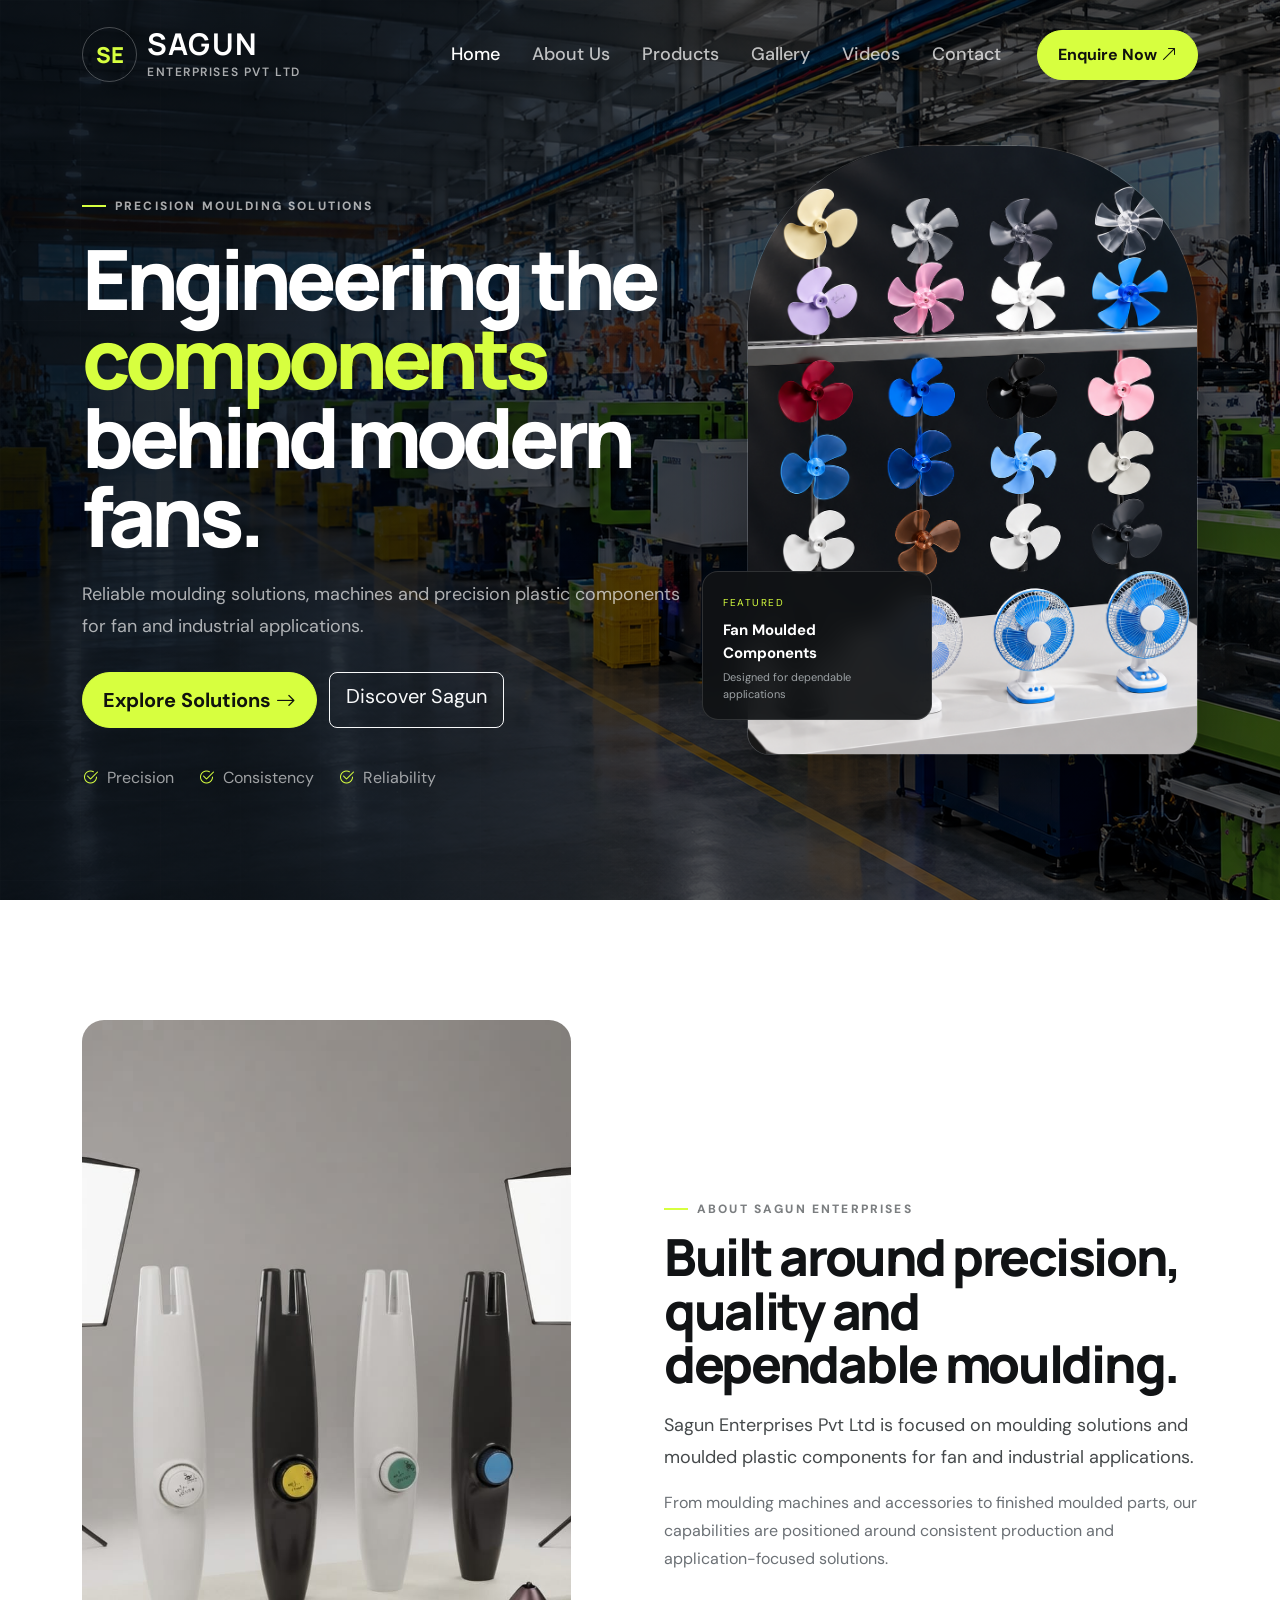
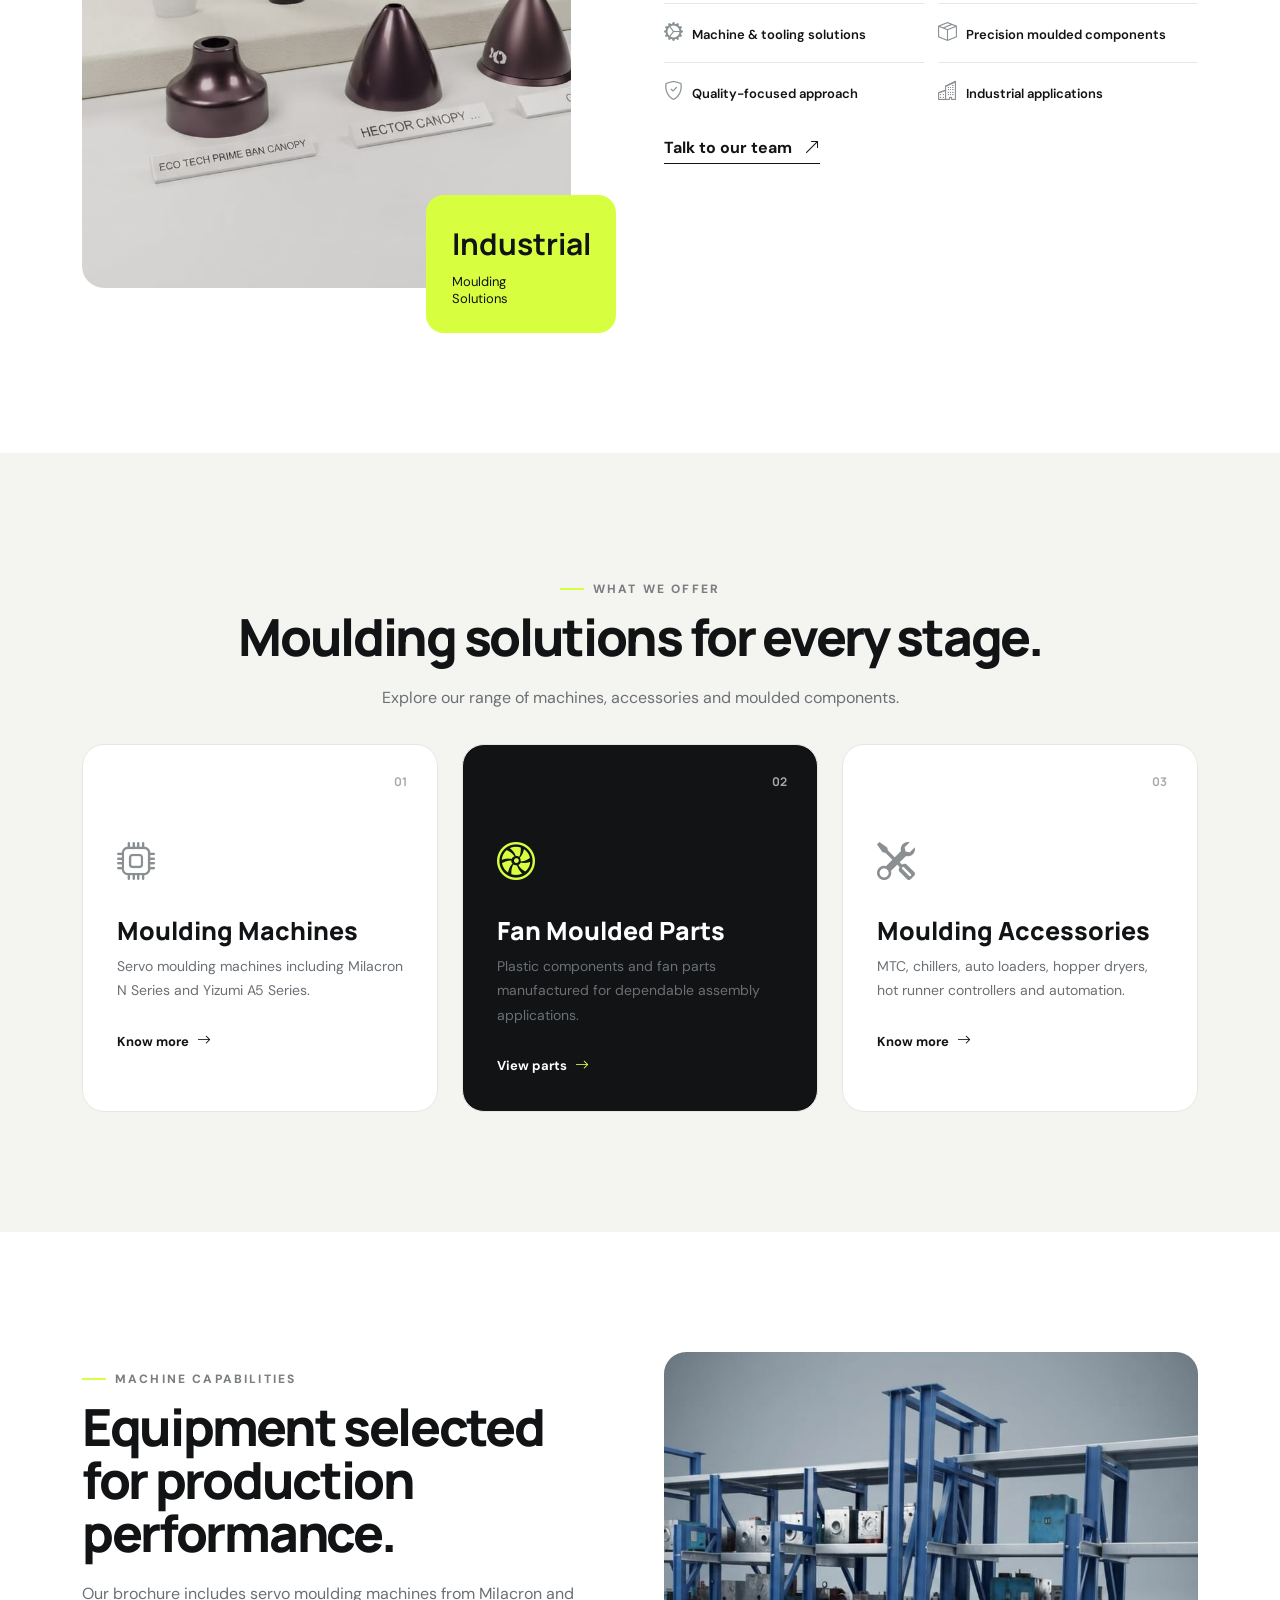
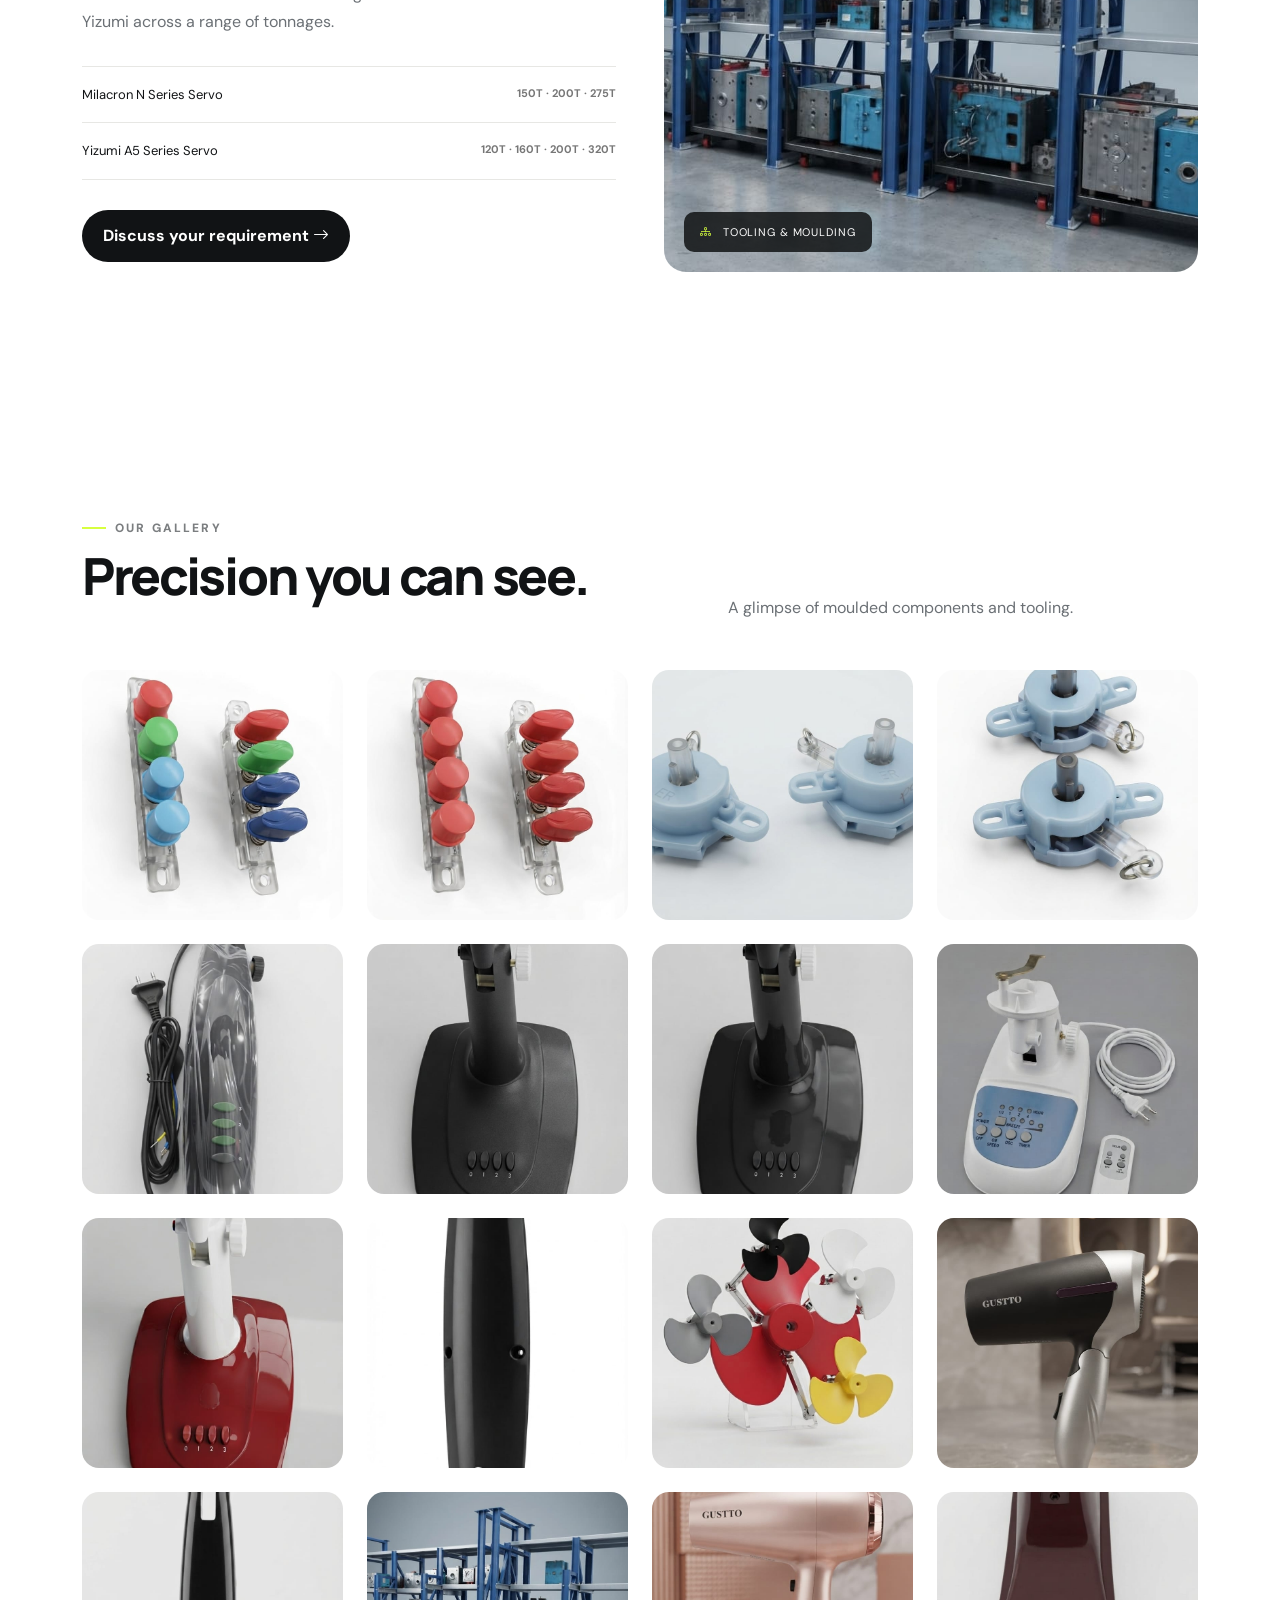
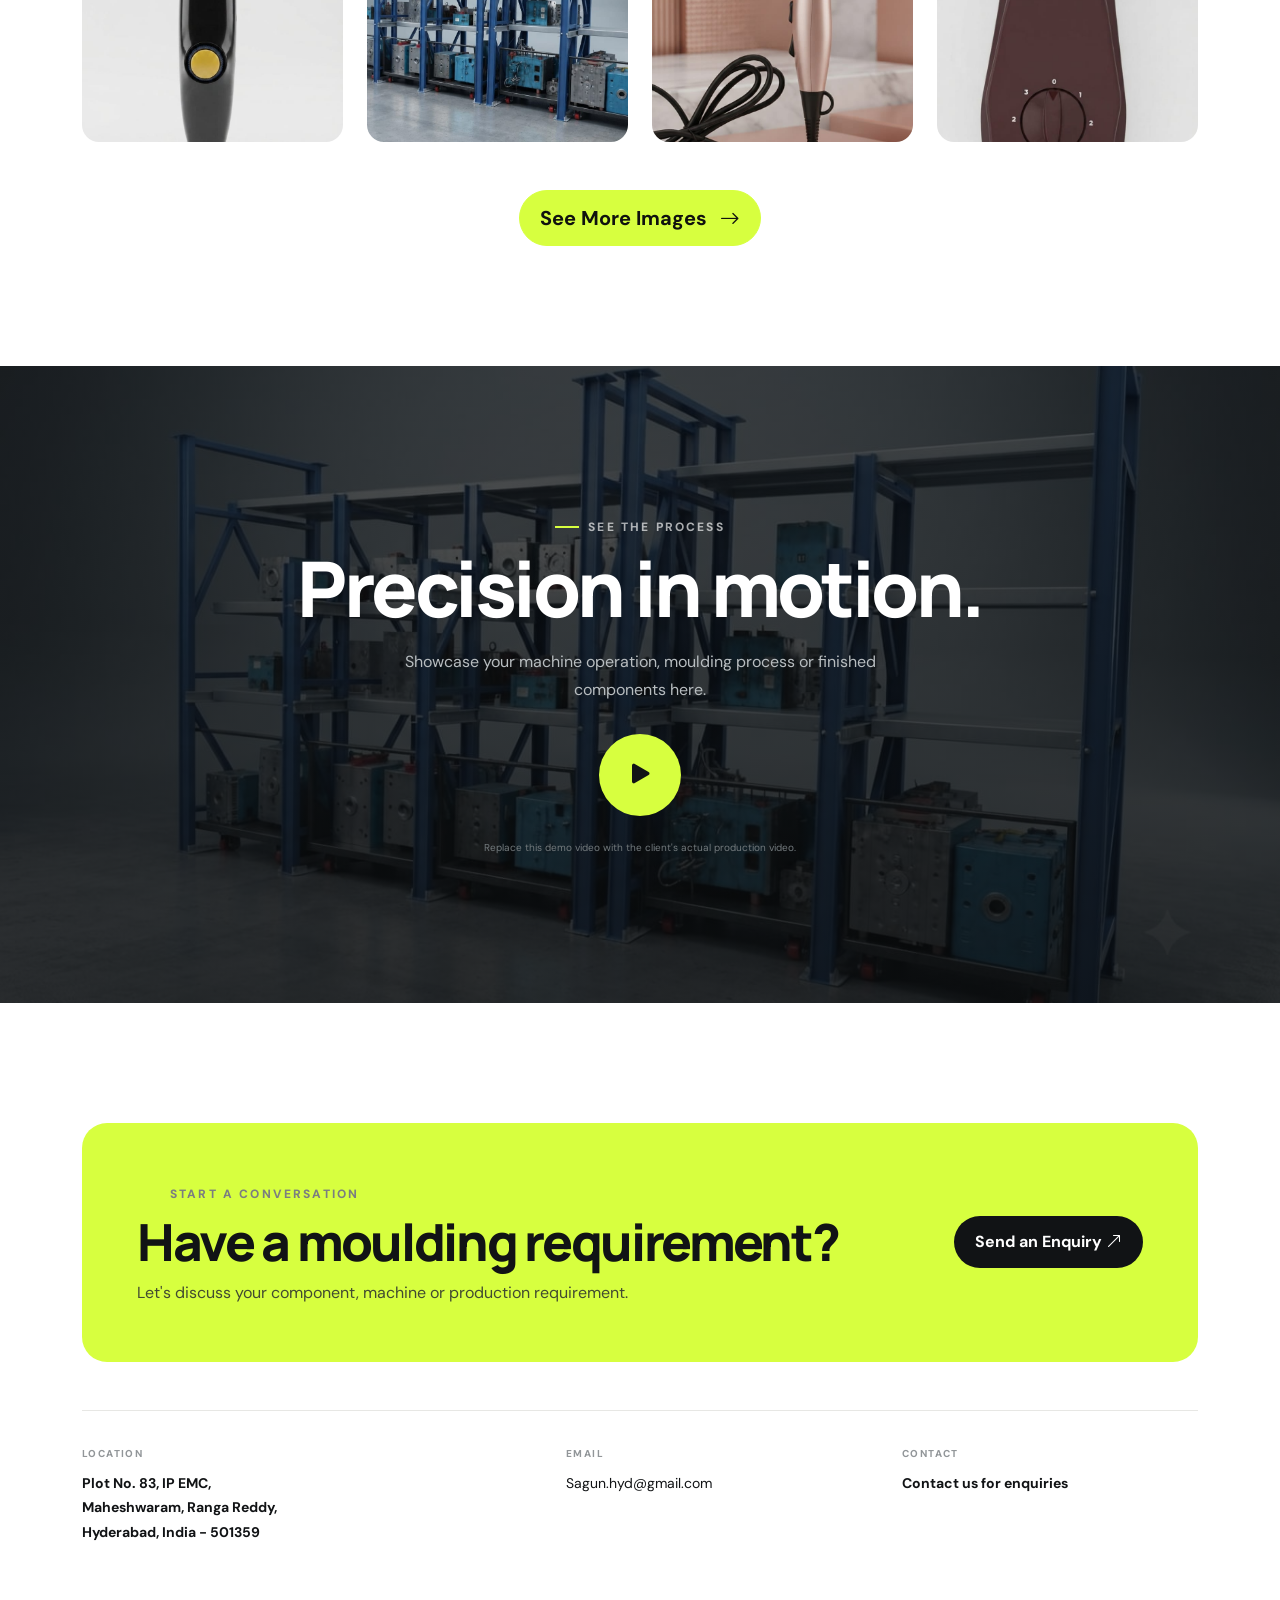
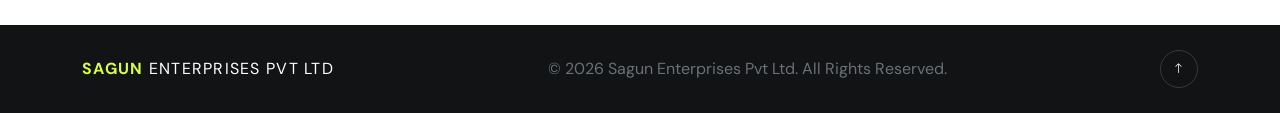
==== sagun-enterprises-static-site/index.html @ 35cd3218 "Initial landing page" ====
<!DOCTYPE html>
<html lang="en">

<head>
  <meta charset="UTF-8">
  <meta name="viewport" content="width=device-width, initial-scale=1.0">
  <meta name="description"
    content="Sagun Enterprises Pvt Ltd - Moulding machines, fan moulded components and industrial moulding solutions in Hyderabad.">
  <title>Sagun Enterprises Pvt Ltd | Moulding Solutions</title>

  <link rel="preconnect" href="https://fonts.googleapis.com">
  <link rel="preconnect" href="https://fonts.gstatic.com" crossorigin>
  <link
    href="https://fonts.googleapis.com/css2?family=DM+Sans:wght@400;500;600;700&family=Manrope:wght@500;600;700;800&display=swap"
    rel="stylesheet">

  <link href="https://cdn.jsdelivr.net/npm/bootstrap@5.3.3/dist/css/bootstrap.min.css" rel="stylesheet">
  <link href="https://cdn.jsdelivr.net/npm/bootstrap-icons@1.11.3/font/bootstrap-icons.min.css" rel="stylesheet">
  <link href="https://unpkg.com/aos@2.3.4/dist/aos.css" rel="stylesheet">
  <link rel="stylesheet" href="https://cdn.jsdelivr.net/npm/@fancyapps/ui@5.0/dist/fancybox/fancybox.css">

  <link rel="stylesheet" href="css/style.css">
</head>

<body>
  <!-- Header -->
  <header class="site-header">
    <nav class="navbar navbar-expand-lg navbar-dark">
      <div class="container">
        <a class="navbar-brand" href="#home">
          <span class="brand-mark">SE</span>
          <span>
            <strong>SAGUN</strong>
            <small>ENTERPRISES PVT LTD</small>
          </span>
        </a>

        <button class="navbar-toggler" type="button" data-bs-toggle="collapse" data-bs-target="#mainNav"
          aria-controls="mainNav" aria-expanded="false" aria-label="Toggle navigation">
          <span class="navbar-toggler-icon"></span>
        </button>

        <div class="collapse navbar-collapse" id="mainNav">
          <ul class="navbar-nav ms-auto align-items-lg-center gap-lg-2">
            <li class="nav-item"><a class="nav-link active" href="#home">Home</a></li>
            <li class="nav-item"><a class="nav-link" href="#about">About Us</a></li>
            <li class="nav-item"><a class="nav-link" href="#products">Products</a></li>
            <li class="nav-item"><a class="nav-link" href="#gallery">Gallery</a></li>
            <li class="nav-item"><a class="nav-link" href="#videos">Videos</a></li>
            <li class="nav-item"><a class="nav-link" href="#contact">Contact</a></li>
          </ul>
          <a href="#contact" class="btn btn-accent ms-lg-4">Enquire Now <i class="bi bi-arrow-up-right"></i></a>
        </div>
      </div>
    </nav>
  </header>

  <main>
    <!-- Hero -->
    <section class="hero" id="home">
      <div class="hero-grid"></div>
      <div class="container position-relative">
        <div class="row align-items-center min-vh-100 py-5">
          <div class="col-lg-7">
            <div class="hero-copy" data-aos="fade-up">
              <span class="eyebrow"><span></span> PRECISION MOULDING SOLUTIONS</span>
              <h1>Engineering the <em>components</em> behind modern fans.</h1>
              <p class="hero-text">
                Reliable moulding solutions, machines and precision plastic components
                for fan and industrial applications.
              </p>
              <div class="hero-actions">
                <a href="#products" class="btn btn-accent btn-lg">Explore Solutions <i
                    class="bi bi-arrow-right"></i></a>
                <a href="#about" class="btn btn-outline-light btn-lg">Discover Sagun</a>
              </div>

              <div class="hero-points">
                <span><i class="bi bi-check2-circle"></i> Precision</span>
                <span><i class="bi bi-check2-circle"></i> Consistency</span>
                <span><i class="bi bi-check2-circle"></i> Reliability</span>
              </div>
            </div>
          </div>

          <div class="col-lg-5 d-none d-lg-block">
            <div class="hero-product" data-aos="zoom-in" data-aos-delay="150">
              <div class="hero-image-frame">
                <img src="assets/images/sagun28.png" alt="Moulded fan component">
              </div>
              <div class="hero-float-card">
                <span>Featured</span>
                <strong>Fan Moulded Components</strong>
                <small>Designed for dependable applications</small>
              </div>
            </div>
          </div>
        </div>
      </div>
    </section>

    <!-- About -->
    <section class="section about-section" id="about">
      <div class="container">
        <div class="row align-items-center g-5">
          <div class="col-lg-6" data-aos="fade-right">
            <div class="image-stack">
              <img class="main-about-img" src="assets/images/sagun20.jpeg" alt="Moulded plastic component">
              <div class="experience-card">
                <strong>Industrial</strong>
                <span>Moulding<br>Solutions</span>
              </div>
            </div>
          </div>

          <div class="col-lg-6" data-aos="fade-left">
            <span class="eyebrow dark"><span></span> ABOUT SAGUN ENTERPRISES</span>
            <h2>Built around precision, quality and dependable moulding.</h2>
            <p class="lead-text">
              Sagun Enterprises Pvt Ltd is focused on moulding solutions and moulded
              plastic components for fan and industrial applications.
            </p>
            <p>
              From moulding machines and accessories to finished moulded parts,
              our capabilities are positioned around consistent production and
              application-focused solutions.
            </p>

            <div class="about-features">
              <div><i class="bi bi-gear-wide-connected"></i><span>Machine & tooling solutions</span></div>
              <div><i class="bi bi-box-seam"></i><span>Precision moulded components</span></div>
              <div><i class="bi bi-shield-check"></i><span>Quality-focused approach</span></div>
              <div><i class="bi bi-buildings"></i><span>Industrial applications</span></div>
            </div>

            <a href="#contact" class="text-link">Talk to our team <i class="bi bi-arrow-up-right"></i></a>
          </div>
        </div>
      </div>
    </section>

    <!-- Product categories -->
    <section class="section products-section" id="products">
      <div class="container">
        <div class="section-heading text-center" data-aos="fade-up">
          <span class="eyebrow dark"><span></span> WHAT WE OFFER</span>
          <h2>Moulding solutions for every stage.</h2>
          <p>Explore our range of machines, accessories and moulded components.</p>
        </div>

        <div class="row g-4 mt-2">
          <div class="col-md-6 col-xl-4" data-aos="fade-up">
            <article class="service-card">
              <div class="service-number">01</div>
              <i class="bi bi-cpu"></i>
              <h3>Moulding Machines</h3>
              <p>Servo moulding machines including Milacron N Series and Yizumi A5 Series.</p>
              <a href="#contact">Know more <i class="bi bi-arrow-right"></i></a>
            </article>
          </div>

          <div class="col-md-6 col-xl-4" data-aos="fade-up" data-aos-delay="100">
            <article class="service-card featured">
              <div class="service-number">02</div>
              <i class="bi bi-fan"></i>
              <h3>Fan Moulded Parts</h3>
              <p>Plastic components and fan parts manufactured for dependable assembly applications.</p>
              <a href="#gallery">View parts <i class="bi bi-arrow-right"></i></a>
            </article>
          </div>

          <div class="col-md-6 col-xl-4" data-aos="fade-up" data-aos-delay="200">
            <article class="service-card">
              <div class="service-number">03</div>
              <i class="bi bi-tools"></i>
              <h3>Moulding Accessories</h3>
              <p>MTC, chillers, auto loaders, hopper dryers, hot runner controllers and automation.</p>
              <a href="#contact">Know more <i class="bi bi-arrow-right"></i></a>
            </article>
          </div>
        </div>
      </div>
    </section>

    <!-- Featured parts -->
    <!-- Machines -->
    <section class="section machine-section">
      <div class="container">
        <div class="row align-items-center g-5">
          <div class="col-lg-6 order-lg-2" data-aos="fade-left">
            <div class="machine-image">
              <img src="assets/images/moulds-rack.jpg" alt="Moulds and tooling storage">
              <div class="image-label"><i class="bi bi-diagram-3"></i> TOOLING & MOULDING</div>
            </div>
          </div>

          <div class="col-lg-6 order-lg-1" data-aos="fade-right">
            <span class="eyebrow dark"><span></span> MACHINE CAPABILITIES</span>
            <h2>Equipment selected for production performance.</h2>
            <p>
              Our brochure includes servo moulding machines from Milacron and Yizumi
              across a range of tonnages.
            </p>

            <div class="machine-list">
              <div><span>Milacron N Series Servo</span><b>150T · 200T · 275T</b></div>
              <div><span>Yizumi A5 Series Servo</span><b>120T · 160T · 200T · 320T</b></div>
            </div>

            <a href="#contact" class="btn btn-dark-custom">Discuss your requirement <i
                class="bi bi-arrow-right"></i></a>
          </div>
        </div>
      </div>
    </section>
    <!-- Gallery -->
    <section class="section gallery-section" id="gallery">
      <div class="container">
        <div class="section-heading" data-aos="fade-up"> <span class="eyebrow dark"><span></span> OUR GALLERY</span>
          <div class="d-flex flex-column flex-lg-row justify-content-between align-items-lg-end gap-3">
            <h2>Precision you can see.</h2>
            <p class="mb-0">A glimpse of moulded components and tooling.</p>
          </div>
        </div> <!-- Gallery -->
        <div class="row g-4 mt-4"> <!-- Image 1 -->
          <div class="col-6 col-md-4 col-lg-3 col-xl-3 gallery-image"> <a data-fancybox="gallery"
              href="assets/images/sagun1.jpeg" data-caption="">
              <div class="gallery-item"> <img src="assets/images/sagun1.jpeg" alt="Gallery Image 1"> <span><i
                    class="bi bi-arrows-fullscreen"></i></span> </div>
            </a> </div> <!-- Image 2 -->
          <div class="col-6 col-md-4 col-lg-3 col-xl-3 gallery-image"> <a data-fancybox="gallery"
              href="assets/images/sagun2.jpeg" data-caption="">
              <div class="gallery-item"> <img src="assets/images/sagun2.jpeg" alt="Gallery Image 2"> <span><i
                    class="bi bi-arrows-fullscreen"></i></span> </div>
            </a> </div> <!-- Image 3 -->
          <div class="col-6 col-md-4 col-lg-3 col-xl-3 gallery-image"> <a data-fancybox="gallery"
              href="assets/images/sagun3.jpeg" data-caption="">
              <div class="gallery-item"> <img src="assets/images/sagun3.jpeg" alt="Gallery Image 3"> <span><i
                    class="bi bi-arrows-fullscreen"></i></span> </div>
            </a> </div> <!-- Image 4 -->
          <div class="col-6 col-md-4 col-lg-3 col-xl-3 gallery-image"> <a data-fancybox="gallery"
              href="assets/images/sagun4.jpeg" data-caption="">
              <div class="gallery-item"> <img src="assets/images/sagun4.jpeg" alt="Gallery Image 4"> <span><i
                    class="bi bi-arrows-fullscreen"></i></span> </div>
            </a> </div> <!-- Image 5 -->
          <div class="col-6 col-md-4 col-lg-3 col-xl-3 gallery-image"> <a data-fancybox="gallery"
              href="assets/images/sagun5.jpeg" data-caption="">
              <div class="gallery-item"> <img src="assets/images/sagun5.jpeg" alt="Gallery Image 5"> <span><i
                    class="bi bi-arrows-fullscreen"></i></span> </div>
            </a> </div> <!-- Image 6 -->
          <div class="col-6 col-md-4 col-lg-3 col-xl-3 gallery-image"> <a data-fancybox="gallery"
              href="assets/images/sagun6.jpeg" data-caption="">
              <div class="gallery-item"> <img src="assets/images/sagun6.jpeg" alt="Gallery Image 6"> <span><i
                    class="bi bi-arrows-fullscreen"></i></span> </div>
            </a> </div> <!-- Image 7 -->
          <div class="col-6 col-md-4 col-lg-3 col-xl-3 gallery-image"> <a data-fancybox="gallery"
              href="assets/images/sagun7.jpeg" data-caption="">
              <div class="gallery-item"> <img src="assets/images/sagun7.jpeg" alt="Gallery Image 7"> <span><i
                    class="bi bi-arrows-fullscreen"></i></span> </div>
            </a> </div> <!-- Image 8 -->
          <div class="col-6 col-md-4 col-lg-3 col-xl-3 gallery-image"> <a data-fancybox="gallery"
              href="assets/images/sagun8.jpeg" data-caption="">
              <div class="gallery-item"> <img src="assets/images/sagun8.jpeg" alt="Gallery Image 8"> <span><i
                    class="bi bi-arrows-fullscreen"></i></span> </div>
            </a> </div> <!-- Image 9 -->
          <div class="col-6 col-md-4 col-lg-3 col-xl-3 gallery-image"> <a data-fancybox="gallery"
              href="assets/images/sagun9.jpeg" data-caption="">
              <div class="gallery-item"> <img src="assets/images/sagun9.jpeg" alt="Gallery Image 9"> <span><i
                    class="bi bi-arrows-fullscreen"></i></span> </div>
            </a> </div> <!-- Image 10 -->
          <div class="col-6 col-md-4 col-lg-3 col-xl-3 gallery-image"> <a data-fancybox="gallery"
              href="assets/images/sagun10.jpeg" data-caption="">
              <div class="gallery-item"> <img src="assets/images/sagun10.jpeg" alt="Gallery Image 10"> <span><i
                    class="bi bi-arrows-fullscreen"></i></span> </div>
            </a> </div> <!-- Image 11 -->
          <div class="col-6 col-md-4 col-lg-3 col-xl-3 gallery-image"> <a data-fancybox="gallery"
              href="assets/images/sagun11.jpeg" data-caption="">
              <div class="gallery-item"> <img src="assets/images/sagun11.jpeg" alt="Gallery Image 11"> <span><i
                    class="bi bi-arrows-fullscreen"></i></span> </div>
            </a> </div> <!-- Image 12 -->
          <div class="col-6 col-md-4 col-lg-3 col-xl-3 gallery-image"> <a data-fancybox="gallery"
              href="assets/images/sagun12.jpeg" data-caption="">
              <div class="gallery-item"> <img src="assets/images/sagun12.jpeg" alt="Gallery Image 12"> <span><i
                    class="bi bi-arrows-fullscreen"></i></span> </div>
            </a> </div> <!-- Image 13 -->
          <div class="col-6 col-md-4 col-lg-3 col-xl-3 gallery-image"> <a data-fancybox="gallery"
              href="assets/images/sagun13.jpeg" data-caption="">
              <div class="gallery-item"> <img src="assets/images/sagun13.jpeg" alt="Gallery Image 13"> <span><i
                    class="bi bi-arrows-fullscreen"></i></span> </div>
            </a> </div> <!-- Image 14 -->
          <div class="col-6 col-md-4 col-lg-3 col-xl-3 gallery-image"> <a data-fancybox="gallery"
              href="assets/images/sagun14.jpeg" data-caption="">
              <div class="gallery-item"> <img src="assets/images/sagun14.jpeg" alt="Gallery Image 14"> <span><i
                    class="bi bi-arrows-fullscreen"></i></span> </div>
            </a> </div> <!-- Image 15 -->
          <div class="col-6 col-md-4 col-lg-3 col-xl-3 gallery-image"> <a data-fancybox="gallery"
              href="assets/images/sagun15.jpeg" data-caption="">
              <div class="gallery-item"> <img src="assets/images/sagun15.jpeg" alt="Gallery Image 15"> <span><i
                    class="bi bi-arrows-fullscreen"></i></span> </div>
            </a> </div> <!-- Image 16 -->
          <div class="col-6 col-md-4 col-lg-3 col-xl-3 gallery-image"> <a data-fancybox="gallery"
              href="assets/images/sagun16.jpeg" data-caption="">
              <div class="gallery-item"> <img src="assets/images/sagun16.jpeg" alt="Gallery Image 16"> <span><i
                    class="bi bi-arrows-fullscreen"></i></span> </div>
            </a> </div> <!-- Hidden Images 17-27 -->
          <div class="col-6 col-md-4 col-lg-3 col-xl-3 gallery-image extra-gallery"> <a data-fancybox="gallery"
              href="assets/images/sagun17.jpeg" data-caption="">
              <div class="gallery-item"> <img src="assets/images/sagun17.jpeg" alt="Gallery Image 17"> <span><i
                    class="bi bi-arrows-fullscreen"></i></span> </div>
            </a> </div>
          <div class="col-6 col-md-4 col-lg-3 col-xl-3 gallery-image extra-gallery"> <a data-fancybox="gallery"
              href="assets/images/sagun18.jpeg" data-caption="">
              <div class="gallery-item"> <img src="assets/images/sagun18.jpeg" alt="Gallery Image 18"> <span><i
                    class="bi bi-arrows-fullscreen"></i></span> </div>
            </a> </div>
          <div class="col-6 col-md-4 col-lg-3 col-xl-3 gallery-image extra-gallery"> <a data-fancybox="gallery"
              href="assets/images/sagun19.jpeg" data-caption="">
              <div class="gallery-item"> <img src="assets/images/sagun19.jpeg" alt="Gallery Image 19"> <span><i
                    class="bi bi-arrows-fullscreen"></i></span> </div>
            </a> </div>
          <div class="col-6 col-md-4 col-lg-3 col-xl-3 gallery-image extra-gallery"> <a data-fancybox="gallery"
              href="assets/images/sagun20.jpeg" data-caption="">
              <div class="gallery-item"> <img src="assets/images/sagun20.jpeg" alt="Gallery Image 20"> <span><i
                    class="bi bi-arrows-fullscreen"></i></span> </div>
            </a> </div>
          <div class="col-6 col-md-4 col-lg-3 col-xl-3 gallery-image extra-gallery"> <a data-fancybox="gallery"
              href="assets/images/sagun21.jpeg" data-caption="">
              <div class="gallery-item"> <img src="assets/images/sagun21.jpeg" alt="Gallery Image 21"> <span><i
                    class="bi bi-arrows-fullscreen"></i></span> </div>
            </a> </div>
          <div class="col-6 col-md-4 col-lg-3 col-xl-3 gallery-image extra-gallery"> <a data-fancybox="gallery"
              href="assets/images/sagun22.jpeg" data-caption="">
              <div class="gallery-item"> <img src="assets/images/sagun22.jpeg" alt="Gallery Image 22"> <span><i
                    class="bi bi-arrows-fullscreen"></i></span> </div>
            </a> </div>
          <div class="col-6 col-md-4 col-lg-3 col-xl-3 gallery-image extra-gallery"> <a data-fancybox="gallery"
              href="assets/images/sagun23.jpeg" data-caption="">
              <div class="gallery-item"> <img src="assets/images/sagun23.jpeg" alt="Gallery Image 23"> <span><i
                    class="bi bi-arrows-fullscreen"></i></span> </div>
            </a> </div>
          <div class="col-6 col-md-4 col-lg-3 col-xl-3 gallery-image extra-gallery"> <a data-fancybox="gallery"
              href="assets/images/sagun24.jpeg" data-caption="">
              <div class="gallery-item"> <img src="assets/images/sagun24.jpeg" alt="Gallery Image 24"> <span><i
                    class="bi bi-arrows-fullscreen"></i></span> </div>
            </a> </div>
          <div class="col-6 col-md-4 col-lg-3 col-xl-3 gallery-image extra-gallery"> <a data-fancybox="gallery"
              href="assets/images/sagun25.jpeg" data-caption="">
              <div class="gallery-item"> <img src="assets/images/sagun25.jpeg" alt="Gallery Image 25"> <span><i
                    class="bi bi-arrows-fullscreen"></i></span> </div>
            </a> </div>
          <div class="col-6 col-md-4 col-lg-3 col-xl-3 gallery-image extra-gallery"> <a data-fancybox="gallery"
              href="assets/images/sagun26.jpeg" data-caption="">
              <div class="gallery-item"> <img src="assets/images/sagun26.jpeg" alt="Gallery Image 26"> <span><i
                    class="bi bi-arrows-fullscreen"></i></span> </div>
            </a> </div>
          <div class="col-6 col-md-4 col-lg-3 col-xl-3 gallery-image extra-gallery"> <a data-fancybox="gallery"
              href="assets/images/sagun27.jpeg" data-caption="">
              <div class="gallery-item"> <img src="assets/images/sagun27.jpeg" alt="Gallery Image 27"> <span><i
                    class="bi bi-arrows-fullscreen"></i></span> </div>
            </a> </div>
        </div> <!-- See More Button -->

        <div class="text-center mt-5"> <button type="button" class="btn btn-accent btn-lg" id="seeMoreGallery"> See More
            Images <i class="bi bi-arrow-right ms-2"></i> </button> </div>
      </div>
    </section>

    <!-- Video -->
    <section class="video-section" id="videos">
      <div class="video-overlay"></div>
      <div class="container position-relative">
        <div class="row justify-content-center text-center">
          <div class="col-lg-8">
            <span class="eyebrow"><span></span> SEE THE PROCESS</span>
            <h2>Precision in motion.</h2>
            <p>Showcase your machine operation, moulding process or finished components here.</p>
            <a data-fancybox href="assets/video/videodummy.mp4" class="play-button"
              aria-label="Play video">
              <i class="bi bi-play-fill"></i>
            </a>
            <small class="video-note">Replace this demo video with the client's actual production video.</small>
          </div>
        </div>
      </div>
    </section>

    <!-- CTA / Contact -->
    <section class="section cta-section" id="contact">
      <div class="container">
        <div class="cta-box">
          <div>
            <span class="eyebrow dark"><span></span> START A CONVERSATION</span>
            <h2>Have a moulding requirement?</h2>
            <p>Let's discuss your component, machine or production requirement.</p>
          </div>
          <a href="mailto:Sagun.hyd@gmail.com" class="btn btn-dark-custom">Send an Enquiry <i
              class="bi bi-arrow-up-right"></i></a>
        </div>

        <div class="contact-info mt-5">
          <div>
            <span>LOCATION</span>
            <strong>Plot No. 83, IP EMC,<br>Maheshwaram, Ranga Reddy,<br>Hyderabad, India - 501359</strong>
          </div>
          <div>
            <span>EMAIL</span>
            <a href="mailto:Sagun.hyd@gmail.com">Sagun.hyd@gmail.com</a>
          </div>
          <div>
            <span>CONTACT</span>
            <strong>Contact us for enquiries</strong>
          </div>
        </div>
      </div>
    </section>
  </main>

  <footer class="footer">
    <div class="container d-flex flex-column flex-md-row justify-content-between align-items-center gap-3">
      <div class="footer-brand"><strong>SAGUN</strong> ENTERPRISES PVT LTD</div>
      <p class="mb-0 fs-6">© 2026 Sagun Enterprises Pvt Ltd. All Rights Reserved.</p>
      <a href="#home" class="back-top"><i class="bi bi-arrow-up"></i></a>
    </div>
  </footer>

  <script src="https://cdn.jsdelivr.net/npm/bootstrap@5.3.3/dist/js/bootstrap.bundle.min.js"></script>
  <script src="https://unpkg.com/aos@2.3.4/dist/aos.js"></script>
  <script src="https://cdn.jsdelivr.net/npm/@fancyapps/ui@5.0/dist/fancybox/fancybox.umd.js"></script>
  <script src="js/main.js"></script>
  <script>
    document.addEventListener("DOMContentLoaded", function () {

      const galleryImages = document.querySelectorAll(".gallery-image");
      const seeMoreBtn = document.getElementById("seeMoreGallery");

      // Sirf first 16 images page par show karo
      galleryImages.forEach((item, index) => {
        if (index >= 16) {
          item.style.display = "none";
        }
      });

      // See More button par click
      seeMoreBtn.addEventListener("click", function () {

        // 17th image se Fancybox open karo
        const remainingImages = document.querySelectorAll(".extra-gallery a");

        if (remainingImages.length > 0) {
          remainingImages[0].click();
        }

      });

    });
  </script>
</body>

</html>
---- sagun-enterprises-static-site/css/style.css ----
:root {
  --ink: #111315;
  --ink-2: #181b1e;
  --muted: #6b7075;
  --line: #e7e7e4;
  --soft: #f4f4f1;
  --accent: #d7ff3f;
  --white: #fff;
  --radius: 22px;
}

* {
  box-sizing: border-box;
}

html {
  scroll-behavior: smooth;
}

body {
  margin: 0;
  font-family: "DM Sans", sans-serif;
  color: var(--ink);
  background: #fff;
  overflow-x: hidden;
}

h1,
h2,
h3,
.navbar-brand {
  font-family: "Manrope", sans-serif;
}

h2 {
  font-size: clamp(2.2rem, 4vw, 4rem);
  line-height: 1.04;
  letter-spacing: -0.045em;
  font-weight: 800;
  margin: 12px 0 20px;
}

p {
  color: var(--muted);
  line-height: 1.75;
}

.site-header {
  position: absolute;
  top: 0;
  left: 0;
  right: 0;
  z-index: 1000;
}

.navbar {
  padding: 22px 0;
}

.navbar-brand {
  display: flex;
  align-items: center;
  gap: 10px;
  color: #fff !important;
  line-height: 1;
}

.navbar-brand strong {
  display: block;
  font-size: 30px;
  letter-spacing: .04em;
}

.navbar-brand small {
  display: block;
  font: 600 8px "DM Sans", sans-serif;
  letter-spacing: .13em;
  margin-top: 5px;
  opacity: .65;
  font-size: 12px;
}

.brand-mark {
  width: 55px;
  height: 55px;
  border: 1px solid rgba(255, 255, 255, .25);
  border-radius: 50%;
  display: grid;
  place-items: center;
  font: 800 22px "Manrope";
  color: var(--accent);
}

.nav-link {
  color: rgba(255, 255, 255, .72) !important;
  font-size: 18px;
  font-weight: 500;
  padding: 10px 12px !important;
}

.nav-link:hover,
.nav-link.active {
  color: #fff !important;
}

.btn-accent {
  background: var(--accent);
  border: 1px solid var(--accent);
  color: #10120e;
  font-weight: 700;
  border-radius: 100px;
  padding: 12px 20px;
}

.btn-accent:hover {
  background: #e4ff77;
  border-color: #e4ff77;
  color: #10120e;
  transform: translateY(-2px);
}

.hero {
  min-height: 100vh;
  position: relative;
  color: #fff;
  background:
    radial-gradient(circle at 78% 45%, rgba(91, 108, 116, .28), transparent 34%),
    linear-gradient(115deg, #0d0f10 0%, #171b1e 60%, #101315 100%);
  overflow: hidden;
  background-image:
    linear-gradient(rgba(0, 0, 0, 0.65),
      rgba(0, 0, 0, 0.65)),
    url("../assets/images/sagun.png");

}

.hero-grid {
  position: absolute;
  inset: 0;
  opacity: .12;
  background-image:
    linear-gradient(rgba(255, 255, 255, .08) 1px, transparent 1px),
    linear-gradient(90deg, rgba(255, 255, 255, .08) 1px, transparent 1px);
  background-size: 80px 80px;
  mask-image: linear-gradient(to right, black, transparent 80%);
}

.hero-copy {
  padding-top: 80px;
}

.eyebrow {
  display: inline-flex;
  align-items: center;
  gap: 9px;
  font-size: 12px;
  font-weight: 800;
  letter-spacing: .18em;
  color: rgba(255, 255, 255, .65);
}

.eyebrow span {
  width: 24px;
  height: 2px;
  background: var(--accent);
  display: inline-block;
}

.eyebrow.dark {
  color: #7b7e80;
}

.hero h1 {
  max-width: 800px;
  font-size: clamp(3.3rem, 6.5vw, 6.8rem);
  line-height: .95;
  letter-spacing: -.065em;
  margin: 24px 0;
  font-weight: 800;
}

.hero h1 em {
  color: var(--accent);
  font-style: normal;
}

.hero-text {
  max-width: 600px;
  font-size: 18px;
  color: rgba(255, 255, 255, .66);
}

.hero-actions {
  display: flex;
  flex-wrap: wrap;
  gap: 12px;
  margin-top: 30px;
}

.hero-points {
  display: flex;
  flex-wrap: wrap;
  gap: 24px;
  margin-top: 38px;
  color: rgba(255, 255, 255, .6);
  font-size: 16px;
}

.hero-points i {
  color: var(--accent);
  margin-right: 5px;
}

.hero-product {
  position: relative;
}

.hero-image-frame {
  height: 610px;
  border-radius: 180px 180px 22px 22px;
  overflow: hidden;
  border: 1px solid rgba(255, 255, 255, .14);
  box-shadow: 0 30px 80px rgba(0, 0, 0, .4);
}

.hero-image-frame img {
  width: 100%;
  height: 100%;
  object-fit: cover;
}

.hero-float-card {
  position: absolute;
  left: -45px;
  bottom: 35px;
  background: rgba(17, 19, 21, .92);
  backdrop-filter: blur(12px);
  border: 1px solid rgba(255, 255, 255, .13);
  border-radius: 16px;
  padding: 17px 20px;
  width: 230px;
}

.hero-float-card span {
  color: var(--accent);
  font-size: 10px;
  text-transform: uppercase;
  letter-spacing: .15em;
}

.hero-float-card strong,
.hero-float-card small {
  display: block;
}

.hero-float-card strong {
  margin-top: 6px;
  font-size: 15px;
}

.hero-float-card small {
  color: #9da2a5;
  margin-top: 5px;
  font-size: 11px;
}


.section {
  padding: 120px 0;
}

.about-section {
  background: #fff;
}

.image-stack {
  position: relative;
  padding: 0 45px 45px 0;
}

.main-about-img {
  width: 100%;
  object-fit: contain;
  border-radius: var(--radius);
}

.experience-card {
  position: absolute;
  right: 0;
  bottom: 0;
  background: var(--accent);
  padding: 26px;
  width: 190px;
  border-radius: 18px;
}

.experience-card strong {
  display: block;
  font-size: 30px;
  font-family: "Manrope";
}

.experience-card span {
  display: block;
  margin-top: 8px;
  font-size: 13px;
  line-height: 1.3;
}

.lead-text {
  font-size: 18px;
  color: #45494b;
}

.about-features {
  display: grid;
  grid-template-columns: 1fr 1fr;
  gap: 14px;
  margin: 30px 0;
}

.about-features div {
  border-top: 1px solid var(--line);
  padding-top: 15px;
  font-size: 13px;
  font-weight: 600;
}

.about-features i {
  color: #8b9296;
  font-size: 19px;
  margin-right: 9px;
}

.text-link {
  color: var(--ink);
  font-weight: 700;
  text-decoration: none;
  border-bottom: 1px solid var(--ink);
  padding-bottom: 5px;
}

.text-link i {
  margin-left: 8px;
}

.products-section {
  background: var(--soft);
}

.section-heading p {
  max-width: 600px;
  margin: 0 auto;
}

.service-card {
  height: 100%;
  background: #fff;
  border: 1px solid #e6e6e2;
  border-radius: var(--radius);
  padding: 34px;
  position: relative;
  overflow: hidden;
  transition: .3s ease;
}

.service-card:hover {
  transform: translateY(-8px);
  box-shadow: 0 25px 60px rgba(0, 0, 0, .08);
}

.service-card.featured {
  background: var(--ink);
  color: #fff;
}

.service-card i {
  display: block;
  font-size: 38px;
  margin: 55px 0 25px;
  color: #8a8f92;
}

.service-card.featured i {
  color: var(--accent);
}

.service-card h3 {
  font-size: 25px;
  font-weight: 800;
}

.service-card p {
  font-size: 14px;
}

.service-card a {
  display: inline-block;
  margin-top: 12px;
  color: inherit;
  font-size: 13px;
  font-weight: 700;
  text-decoration: none;
}

.service-card a i {
  display: inline;
  font-size: 14px;
  margin: 0 0 0 5px;
  color: inherit;
}

.service-number {
  position: absolute;
  top: 28px;
  right: 30px;
  font: 700 12px "Manrope";
  color: #a7aaab;
}

.dark-section {
  background: var(--ink);
  color: #fff;
}

.dark-section h2 {
  max-width: 700px;
}

.dark-muted {
  color: #969c9f;
}

.product-showcase {
  height: 520px;
  position: relative;
  overflow: hidden;
  border-radius: var(--radius);
  background: #25292c;
}

.product-showcase img {
  width: 100%;
  height: 100%;
  object-fit: cover;
  transition: transform .7s ease;
}

.product-showcase:hover img {
  transform: scale(1.05);
}

.product-showcase:after {
  content: "";
  position: absolute;
  inset: 40% 0 0;
  background: linear-gradient(transparent, rgba(0, 0, 0, .85));
}

.product-caption {
  position: absolute;
  z-index: 2;
  bottom: 28px;
  left: 30px;
}

.product-caption span {
  font-size: 10px;
  color: var(--accent);
  letter-spacing: .15em;
  font-weight: 800;
}

.product-caption h3 {
  margin: 7px 0 0;
  font-size: 25px;
}

.materials-row {
  display: flex;
  flex-wrap: wrap;
  align-items: center;
  gap: 10px;
  margin-top: 35px;
  border-top: 1px solid rgba(255, 255, 255, .12);
  padding-top: 24px;
}

.materials-row span {
  font-size: 10px;
  letter-spacing: .13em;
  color: #8f9699;
  margin-right: 12px;
}

.materials-row strong {
  border: 1px solid rgba(255, 255, 255, .18);
  border-radius: 50px;
  padding: 8px 15px;
  font-size: 11px;
}

.machine-image {
  height: 520px;
  position: relative;
  border-radius: var(--radius);
  overflow: hidden;
}

.machine-image img {
  width: 100%;
  height: 100%;
  object-fit: cover;
}

.image-label {
  position: absolute;
  left: 20px;
  bottom: 20px;
  background: rgba(17, 19, 21, .85);
  color: #fff;
  padding: 12px 16px;
  border-radius: 10px;
  font-size: 11px;
  letter-spacing: .08em;
}

.image-label i {
  color: var(--accent);
  margin-right: 7px;
}

.machine-list {
  margin: 30px 0;
  border-top: 1px solid var(--line);
}

.machine-list div {
  display: flex;
  justify-content: space-between;
  gap: 20px;
  padding: 18px 0;
  border-bottom: 1px solid var(--line);
  font-size: 13px;
}

.machine-list b {
  font-size: 11px;
  color: #777;
}

.btn-dark-custom {
  background: var(--ink);
  color: #fff;
  border-radius: 100px;
  padding: 13px 20px;
  font-weight: 700;
}

.btn-dark-custom:hover {
  color: var(--accent);
}

.gallery-section {
  background: #fff;
}

.gallery-grid {
  display: grid;
  grid-template-columns: 1.1fr .9fr .9fr;
  grid-template-rows: 280px 280px;
  gap: 14px;
}

.gallery-item {
  position: relative;
  overflow: hidden;
  border-radius: 17px;
  background: #eee;
  height: 250px;
}

.gallery-item img {
  width: 100%;
  height: 100%;
  object-fit: cover;
  transition: .6s ease;
}

.gallery-item:hover img {
  transform: scale(1.06);
}

.gallery-item>span {
  position: absolute;
  right: 14px;
  top: 14px;
  width: 38px;
  height: 38px;
  border-radius: 50%;
  display: grid;
  place-items: center;
  background: rgba(255, 255, 255, .9);
  color: var(--ink);
  opacity: 0;
  transform: translateY(-5px);
  transition: .3s ease;
}

.gallery-item:hover>span {
  opacity: 1;
  transform: none;
}

.video-section {
  position: relative;
  padding: 145px 0;
  background:
    linear-gradient(rgba(10, 12, 13, .7), rgba(10, 12, 13, .82)),
    url("../assets/images/moulds-rack.jpg") center/cover;
  color: #fff;
  overflow: hidden;
}

.video-section h2 {
  font-size: clamp(3rem, 6vw, 6rem);
}

.video-section p {
  color: #b8bdc0;
  max-width: 550px;
  margin: 0 auto 30px;
}

.play-button {
  width: 82px;
  height: 82px;
  display: grid;
  place-items: center;
  margin: 25px auto 18px;
  border-radius: 50%;
  background: var(--accent);
  color: var(--ink);
  font-size: 35px;
  text-decoration: none;
  transition: .3s ease;
}

.play-button:hover {
  transform: scale(1.08);
  color: var(--ink);
}

.video-note {
  color: #747b7e;
  font-size: 10px;
}

.cta-section {
  padding-bottom: 80px;
}

.cta-box {
  background: var(--accent);
  border-radius: 25px;
  padding: 55px;
  display: flex;
  justify-content: space-between;
  align-items: center;
  gap: 30px;
}

.cta-box h2 {
  margin-bottom: 10px;
}

.cta-box p {
  color: #424b31;
  margin: 0;
}

.contact-info {
  display: grid;
  grid-template-columns: 1.5fr 1fr 1fr;
  gap: 40px;
  border-top: 1px solid var(--line);
  padding-top: 35px;
}

.contact-info span {
  display: block;
  color: #929699;
  font-size: 10px;
  letter-spacing: .14em;
  font-weight: 800;
  margin-bottom: 10px;
}

.contact-info strong,
.contact-info a {
  color: var(--ink);
  text-decoration: none;
  font-size: 14px;
  line-height: 1.7;
}

.footer {
  background: var(--ink);
  color: #8e9497;
  padding: 25px 0;
  font-size: 11px;
}

.footer-brand {
  color: #fff;
  letter-spacing: .08em;
  font-size: 16px;
}

.footer-brand strong {
  color: var(--accent);
}

.back-top {
  width: 38px;
  height: 38px;
  border: 1px solid #353a3d;
  border-radius: 50%;
  display: grid;
  place-items: center;
  color: #fff;
  text-decoration: none;
}

@media (max-width: 991px) {
  .navbar-collapse {
    background: rgba(15, 17, 18, .98);
    margin-top: 12px;
    padding: 15px;
    border-radius: 15px;
  }

  .hero h1 {
    font-size: clamp(3rem, 10vw, 5rem);
  }

  .section {
    padding: 90px 0;
  }

  .gallery-grid {
    grid-template-columns: 1fr 1fr;
    grid-template-rows: repeat(3, 260px);
  }

  .gallery-item.gallery-tall {
    grid-row: span 2;
  }

  .gallery-item.gallery-wide {
    grid-column: span 2;
  }

  .contact-info {
    grid-template-columns: 1fr 1fr;
  }
}

@media (max-width: 767px) {
  .navbar {
    padding: 15px 0;
  }

  .brand-mark {
    width: 38px;
    height: 38px;
  }

  .hero-copy {
    padding-top: 70px;
  }

  .hero h1 {
    font-size: 3.1rem;
  }

  .hero-text {
    font-size: 16px;
  }

  .hero-actions .btn {
    width: 100%;
  }

  .hero-points {
    gap: 10px 18px;
  }

  .section {
    padding: 75px 0;
  }

  h2 {
    font-size: 2.5rem;
  }

  .main-about-img {
    height: 430px;
  }

  .about-features {
    grid-template-columns: 1fr;
  }

  .product-showcase {
    height: 380px;
  }

  .machine-image {
    height: 390px;
  }

  .gallery-grid {
    display: grid;
    grid-template-columns: 1fr 1fr;
    grid-template-rows: repeat(4, 210px);
  }

  .gallery-item.gallery-tall {
    grid-row: span 2;
  }

  .gallery-item.gallery-wide {
    grid-column: span 2;
  }

  .cta-box {
    padding: 32px 25px;
    display: block;
  }

  .cta-box .btn {
    margin-top: 22px;
  }

  .contact-info {
    grid-template-columns: 1fr;
    gap: 25px;
  }

  .footer {
    text-align: center;
  }
}

@media (max-width: 480px) {
  .gallery-grid {
    grid-template-columns: 1fr;
    grid-template-rows: repeat(5, 260px);
  }

  .gallery-item.gallery-tall,
  .gallery-item.gallery-wide {
    grid-row: auto;
    grid-column: auto;
  }
}

.site-header.scrolled {
  position: fixed;
  background: rgba(13, 15, 16, .94);
  backdrop-filter: blur(14px);
  box-shadow: 0 8px 30px rgba(0, 0, 0, .15);
}

.site-header.scrolled .navbar {
  padding-top: 12px;
  padding-bottom: 12px;
}
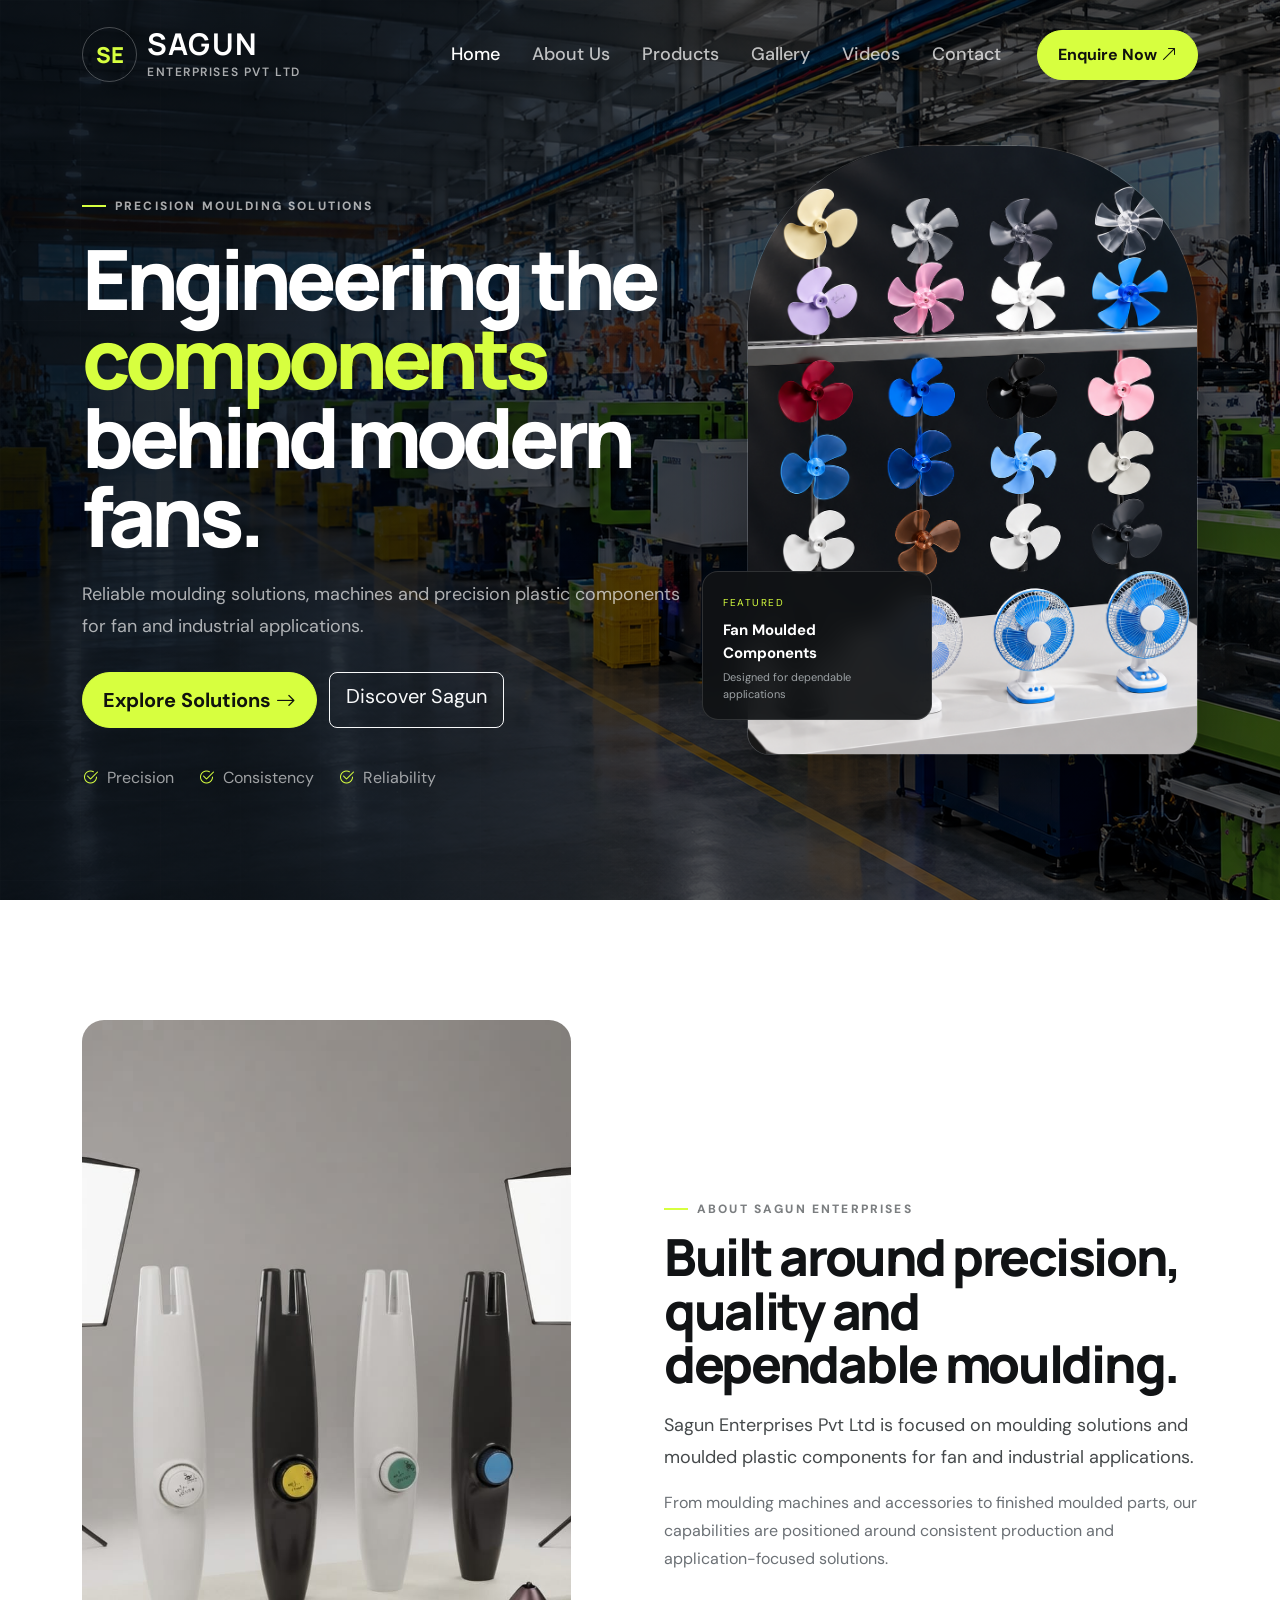
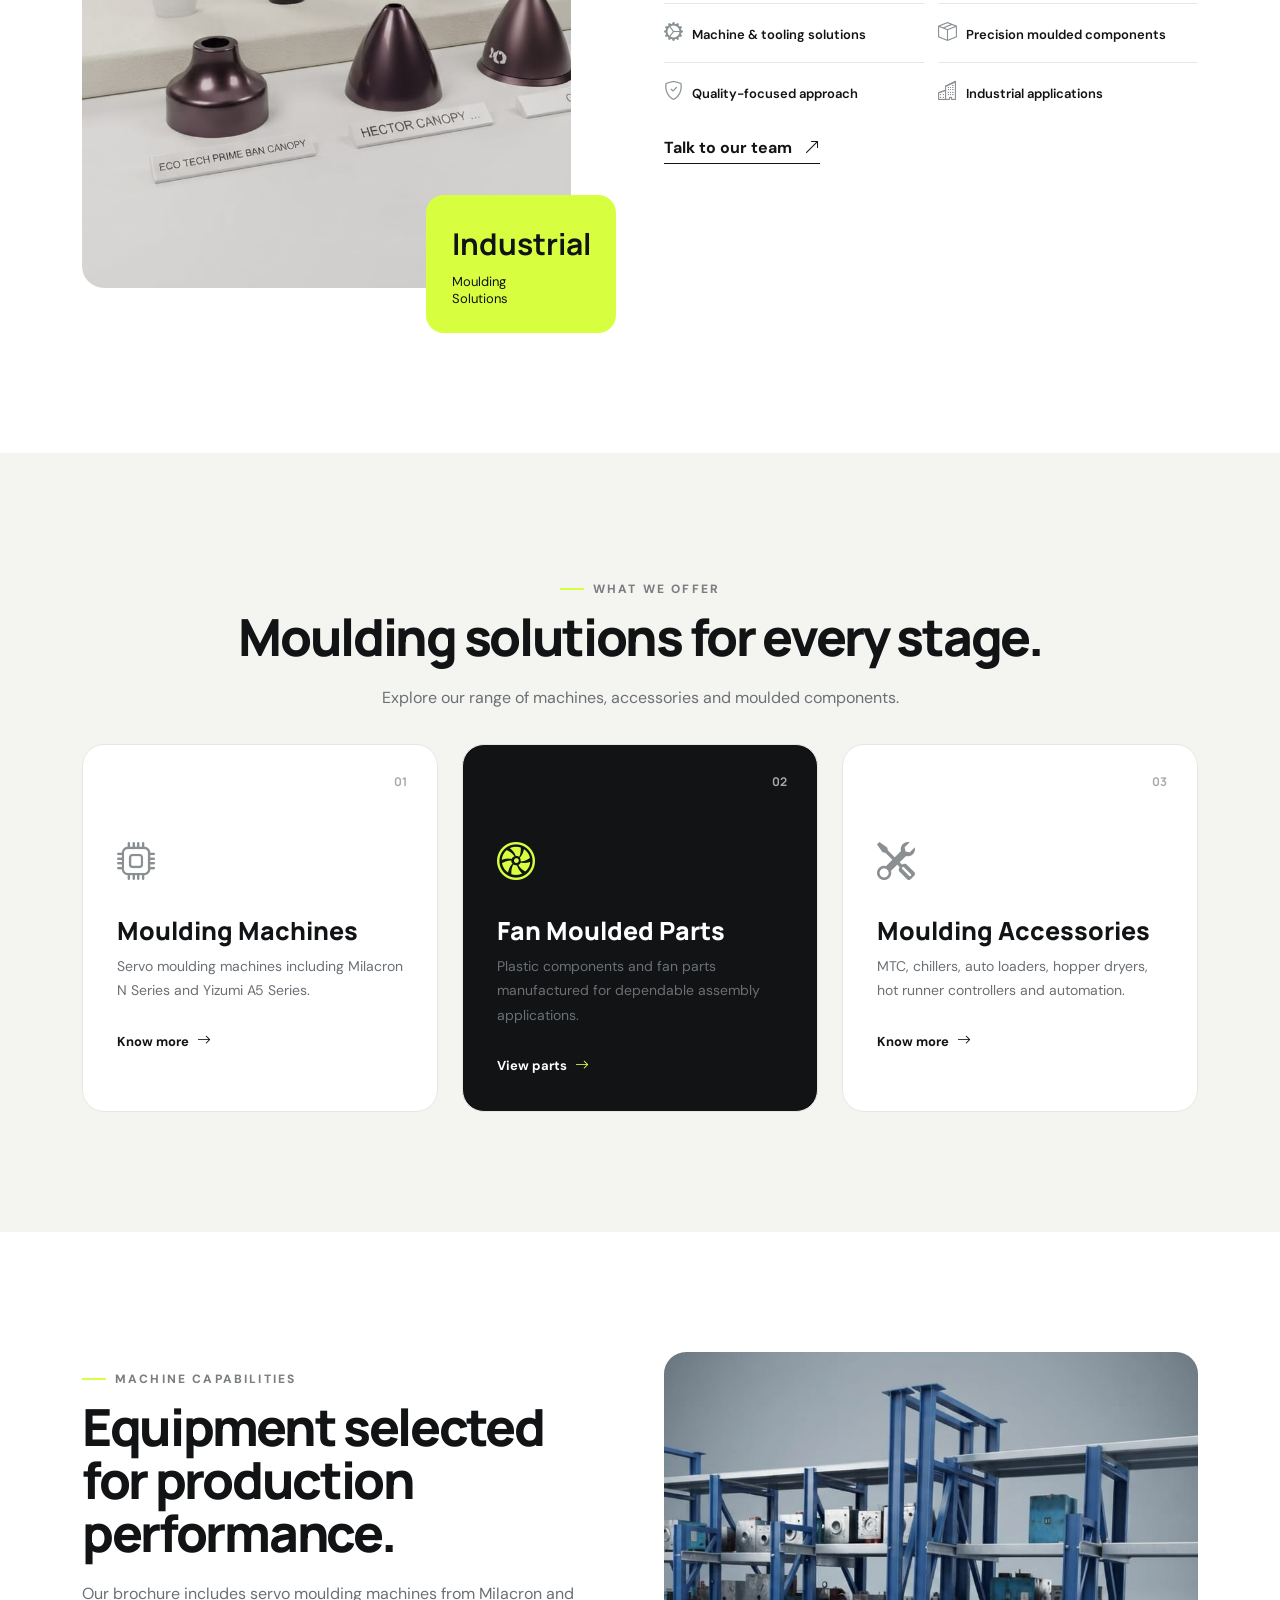
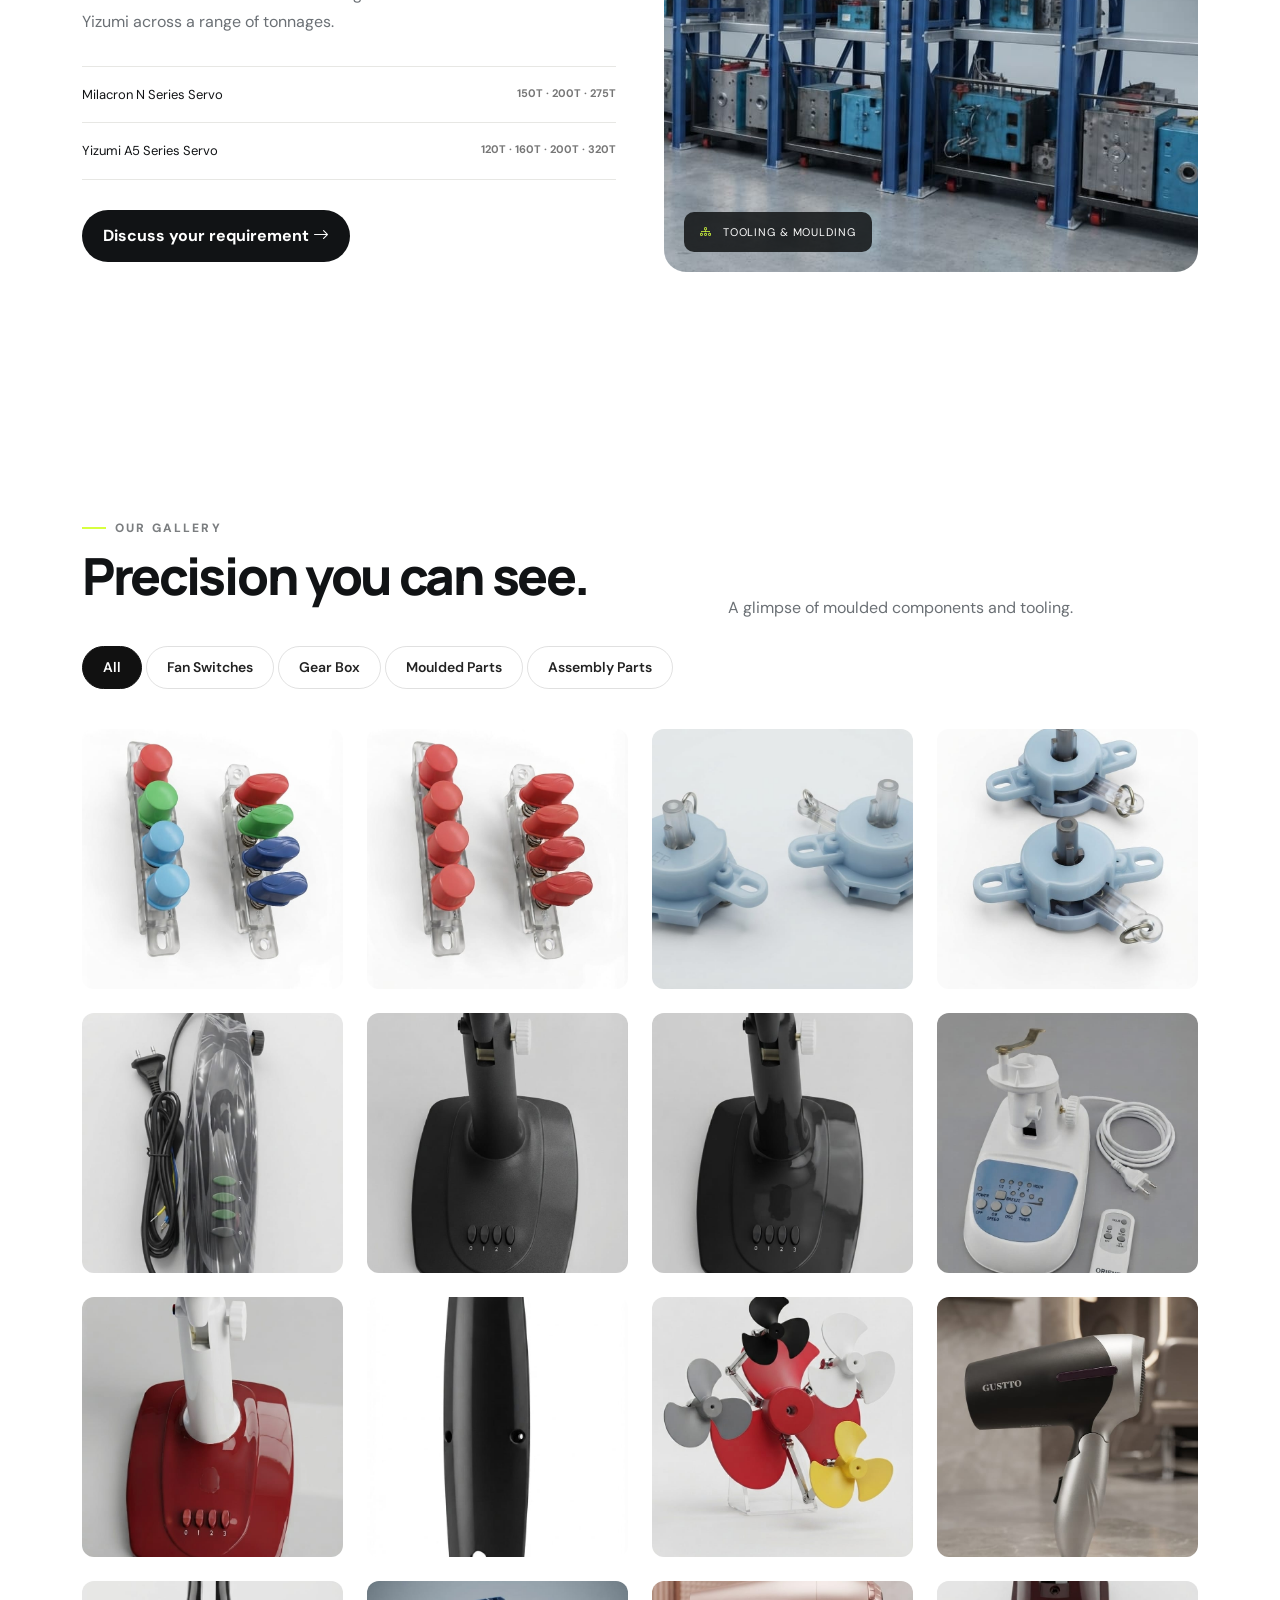
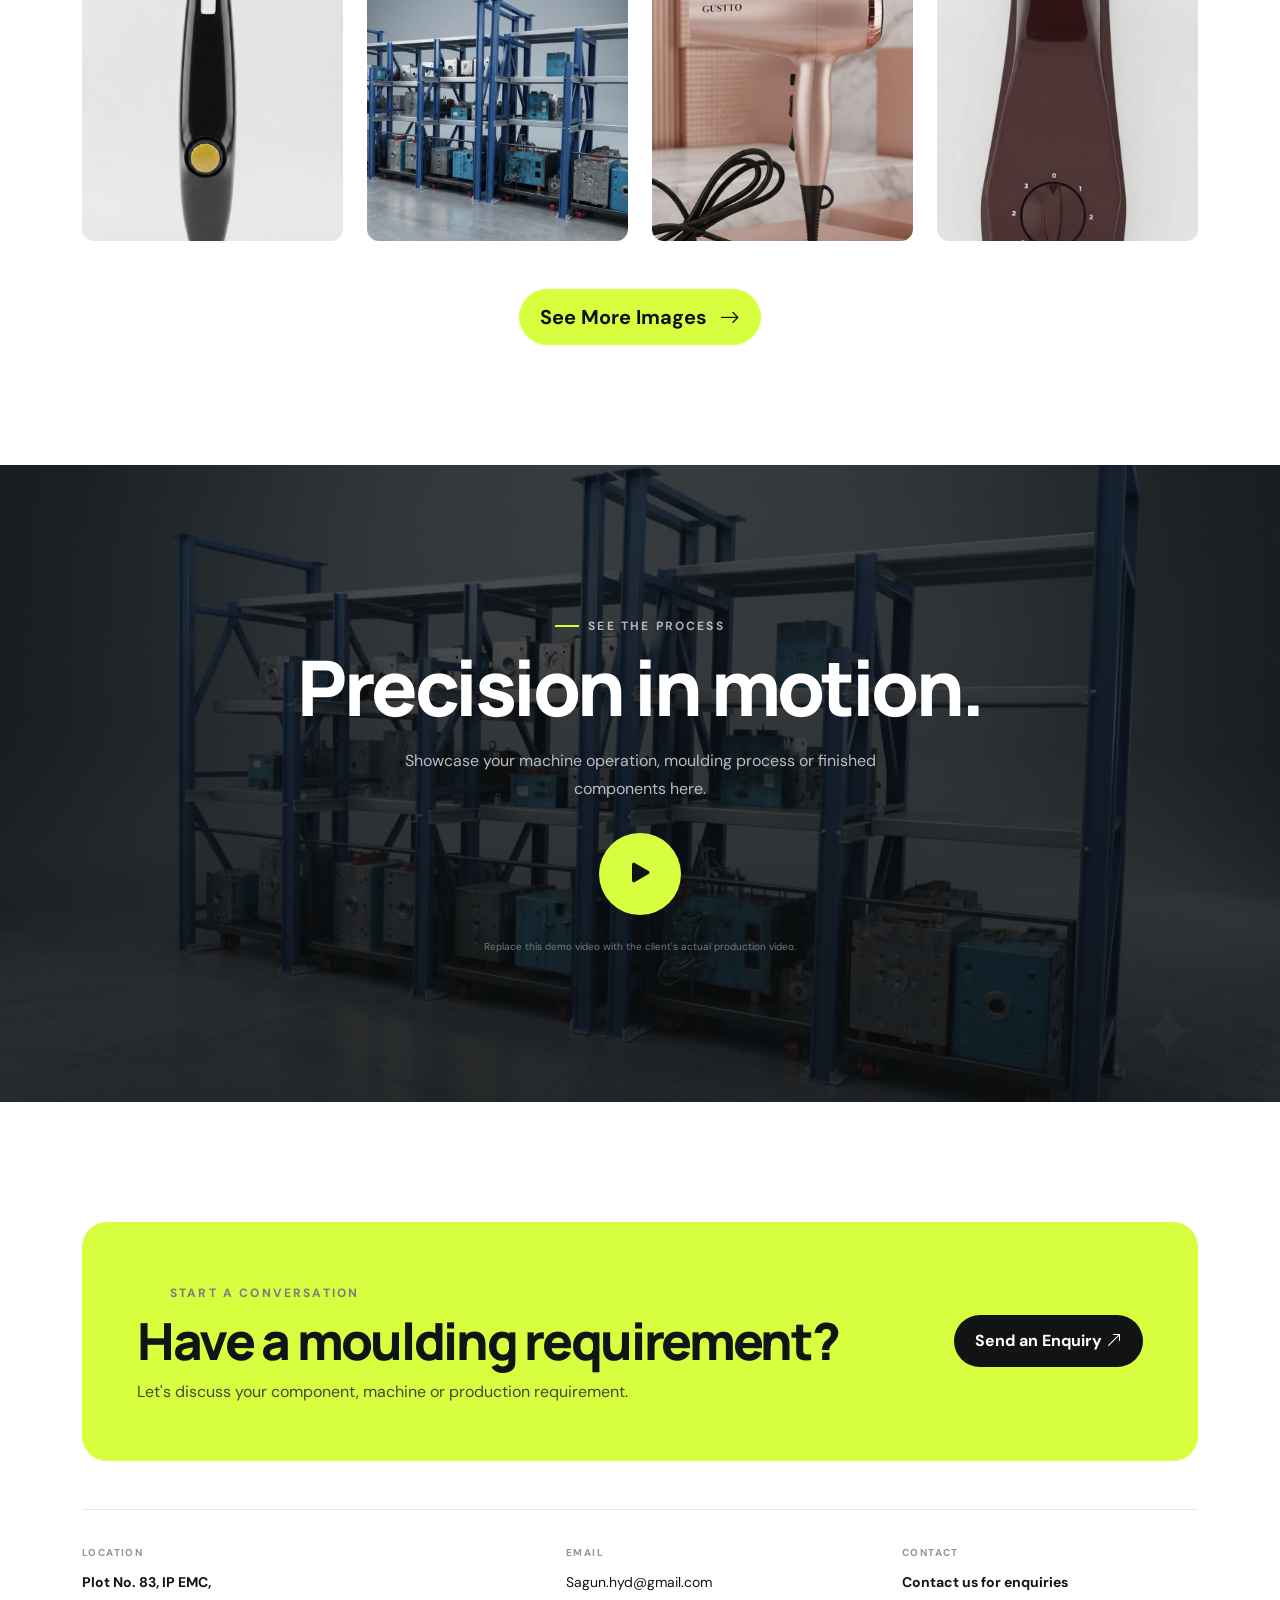
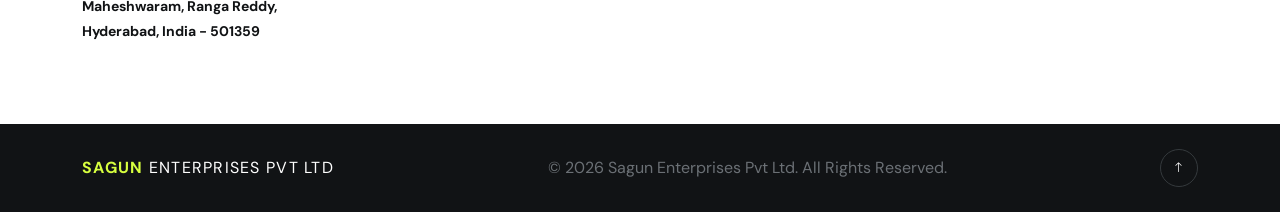
==== commit 6af3c399: "Updated website new" ====
--- a/sagun-enterprises-static-site/index.html
+++ b/sagun-enterprises-static-site/index.html
@@ -216,152 +216,645 @@
     <!-- Gallery -->
     <section class="section gallery-section" id="gallery">
       <div class="container">
-        <div class="section-heading" data-aos="fade-up"> <span class="eyebrow dark"><span></span> OUR GALLERY</span>
+
+        <!-- Gallery Heading -->
+        <div class="section-heading" data-aos="fade-up">
+
+          <span class="eyebrow dark">
+            <span></span> OUR GALLERY
+          </span>
+
           <div class="d-flex flex-column flex-lg-row justify-content-between align-items-lg-end gap-3">
+
             <h2>Precision you can see.</h2>
-            <p class="mb-0">A glimpse of moulded components and tooling.</p>
-          </div>
-        </div> <!-- Gallery -->
-        <div class="row g-4 mt-4"> <!-- Image 1 -->
-          <div class="col-6 col-md-4 col-lg-3 col-xl-3 gallery-image"> <a data-fancybox="gallery"
-              href="assets/images/sagun1.jpeg" data-caption="">
-              <div class="gallery-item"> <img src="assets/images/sagun1.jpeg" alt="Gallery Image 1"> <span><i
-                    class="bi bi-arrows-fullscreen"></i></span> </div>
-            </a> </div> <!-- Image 2 -->
-          <div class="col-6 col-md-4 col-lg-3 col-xl-3 gallery-image"> <a data-fancybox="gallery"
-              href="assets/images/sagun2.jpeg" data-caption="">
-              <div class="gallery-item"> <img src="assets/images/sagun2.jpeg" alt="Gallery Image 2"> <span><i
-                    class="bi bi-arrows-fullscreen"></i></span> </div>
-            </a> </div> <!-- Image 3 -->
-          <div class="col-6 col-md-4 col-lg-3 col-xl-3 gallery-image"> <a data-fancybox="gallery"
-              href="assets/images/sagun3.jpeg" data-caption="">
-              <div class="gallery-item"> <img src="assets/images/sagun3.jpeg" alt="Gallery Image 3"> <span><i
-                    class="bi bi-arrows-fullscreen"></i></span> </div>
-            </a> </div> <!-- Image 4 -->
-          <div class="col-6 col-md-4 col-lg-3 col-xl-3 gallery-image"> <a data-fancybox="gallery"
-              href="assets/images/sagun4.jpeg" data-caption="">
-              <div class="gallery-item"> <img src="assets/images/sagun4.jpeg" alt="Gallery Image 4"> <span><i
-                    class="bi bi-arrows-fullscreen"></i></span> </div>
-            </a> </div> <!-- Image 5 -->
-          <div class="col-6 col-md-4 col-lg-3 col-xl-3 gallery-image"> <a data-fancybox="gallery"
-              href="assets/images/sagun5.jpeg" data-caption="">
-              <div class="gallery-item"> <img src="assets/images/sagun5.jpeg" alt="Gallery Image 5"> <span><i
-                    class="bi bi-arrows-fullscreen"></i></span> </div>
-            </a> </div> <!-- Image 6 -->
-          <div class="col-6 col-md-4 col-lg-3 col-xl-3 gallery-image"> <a data-fancybox="gallery"
-              href="assets/images/sagun6.jpeg" data-caption="">
-              <div class="gallery-item"> <img src="assets/images/sagun6.jpeg" alt="Gallery Image 6"> <span><i
-                    class="bi bi-arrows-fullscreen"></i></span> </div>
-            </a> </div> <!-- Image 7 -->
-          <div class="col-6 col-md-4 col-lg-3 col-xl-3 gallery-image"> <a data-fancybox="gallery"
-              href="assets/images/sagun7.jpeg" data-caption="">
-              <div class="gallery-item"> <img src="assets/images/sagun7.jpeg" alt="Gallery Image 7"> <span><i
-                    class="bi bi-arrows-fullscreen"></i></span> </div>
-            </a> </div> <!-- Image 8 -->
-          <div class="col-6 col-md-4 col-lg-3 col-xl-3 gallery-image"> <a data-fancybox="gallery"
-              href="assets/images/sagun8.jpeg" data-caption="">
-              <div class="gallery-item"> <img src="assets/images/sagun8.jpeg" alt="Gallery Image 8"> <span><i
-                    class="bi bi-arrows-fullscreen"></i></span> </div>
-            </a> </div> <!-- Image 9 -->
-          <div class="col-6 col-md-4 col-lg-3 col-xl-3 gallery-image"> <a data-fancybox="gallery"
-              href="assets/images/sagun9.jpeg" data-caption="">
-              <div class="gallery-item"> <img src="assets/images/sagun9.jpeg" alt="Gallery Image 9"> <span><i
-                    class="bi bi-arrows-fullscreen"></i></span> </div>
-            </a> </div> <!-- Image 10 -->
-          <div class="col-6 col-md-4 col-lg-3 col-xl-3 gallery-image"> <a data-fancybox="gallery"
-              href="assets/images/sagun10.jpeg" data-caption="">
-              <div class="gallery-item"> <img src="assets/images/sagun10.jpeg" alt="Gallery Image 10"> <span><i
-                    class="bi bi-arrows-fullscreen"></i></span> </div>
-            </a> </div> <!-- Image 11 -->
-          <div class="col-6 col-md-4 col-lg-3 col-xl-3 gallery-image"> <a data-fancybox="gallery"
-              href="assets/images/sagun11.jpeg" data-caption="">
-              <div class="gallery-item"> <img src="assets/images/sagun11.jpeg" alt="Gallery Image 11"> <span><i
-                    class="bi bi-arrows-fullscreen"></i></span> </div>
-            </a> </div> <!-- Image 12 -->
-          <div class="col-6 col-md-4 col-lg-3 col-xl-3 gallery-image"> <a data-fancybox="gallery"
-              href="assets/images/sagun12.jpeg" data-caption="">
-              <div class="gallery-item"> <img src="assets/images/sagun12.jpeg" alt="Gallery Image 12"> <span><i
-                    class="bi bi-arrows-fullscreen"></i></span> </div>
-            </a> </div> <!-- Image 13 -->
-          <div class="col-6 col-md-4 col-lg-3 col-xl-3 gallery-image"> <a data-fancybox="gallery"
-              href="assets/images/sagun13.jpeg" data-caption="">
-              <div class="gallery-item"> <img src="assets/images/sagun13.jpeg" alt="Gallery Image 13"> <span><i
-                    class="bi bi-arrows-fullscreen"></i></span> </div>
-            </a> </div> <!-- Image 14 -->
-          <div class="col-6 col-md-4 col-lg-3 col-xl-3 gallery-image"> <a data-fancybox="gallery"
-              href="assets/images/sagun14.jpeg" data-caption="">
-              <div class="gallery-item"> <img src="assets/images/sagun14.jpeg" alt="Gallery Image 14"> <span><i
-                    class="bi bi-arrows-fullscreen"></i></span> </div>
-            </a> </div> <!-- Image 15 -->
-          <div class="col-6 col-md-4 col-lg-3 col-xl-3 gallery-image"> <a data-fancybox="gallery"
-              href="assets/images/sagun15.jpeg" data-caption="">
-              <div class="gallery-item"> <img src="assets/images/sagun15.jpeg" alt="Gallery Image 15"> <span><i
-                    class="bi bi-arrows-fullscreen"></i></span> </div>
-            </a> </div> <!-- Image 16 -->
-          <div class="col-6 col-md-4 col-lg-3 col-xl-3 gallery-image"> <a data-fancybox="gallery"
-              href="assets/images/sagun16.jpeg" data-caption="">
-              <div class="gallery-item"> <img src="assets/images/sagun16.jpeg" alt="Gallery Image 16"> <span><i
-                    class="bi bi-arrows-fullscreen"></i></span> </div>
-            </a> </div> <!-- Hidden Images 17-27 -->
-          <div class="col-6 col-md-4 col-lg-3 col-xl-3 gallery-image extra-gallery"> <a data-fancybox="gallery"
-              href="assets/images/sagun17.jpeg" data-caption="">
-              <div class="gallery-item"> <img src="assets/images/sagun17.jpeg" alt="Gallery Image 17"> <span><i
-                    class="bi bi-arrows-fullscreen"></i></span> </div>
-            </a> </div>
-          <div class="col-6 col-md-4 col-lg-3 col-xl-3 gallery-image extra-gallery"> <a data-fancybox="gallery"
-              href="assets/images/sagun18.jpeg" data-caption="">
-              <div class="gallery-item"> <img src="assets/images/sagun18.jpeg" alt="Gallery Image 18"> <span><i
-                    class="bi bi-arrows-fullscreen"></i></span> </div>
-            </a> </div>
-          <div class="col-6 col-md-4 col-lg-3 col-xl-3 gallery-image extra-gallery"> <a data-fancybox="gallery"
-              href="assets/images/sagun19.jpeg" data-caption="">
-              <div class="gallery-item"> <img src="assets/images/sagun19.jpeg" alt="Gallery Image 19"> <span><i
-                    class="bi bi-arrows-fullscreen"></i></span> </div>
-            </a> </div>
-          <div class="col-6 col-md-4 col-lg-3 col-xl-3 gallery-image extra-gallery"> <a data-fancybox="gallery"
-              href="assets/images/sagun20.jpeg" data-caption="">
-              <div class="gallery-item"> <img src="assets/images/sagun20.jpeg" alt="Gallery Image 20"> <span><i
-                    class="bi bi-arrows-fullscreen"></i></span> </div>
-            </a> </div>
-          <div class="col-6 col-md-4 col-lg-3 col-xl-3 gallery-image extra-gallery"> <a data-fancybox="gallery"
-              href="assets/images/sagun21.jpeg" data-caption="">
-              <div class="gallery-item"> <img src="assets/images/sagun21.jpeg" alt="Gallery Image 21"> <span><i
-                    class="bi bi-arrows-fullscreen"></i></span> </div>
-            </a> </div>
-          <div class="col-6 col-md-4 col-lg-3 col-xl-3 gallery-image extra-gallery"> <a data-fancybox="gallery"
-              href="assets/images/sagun22.jpeg" data-caption="">
-              <div class="gallery-item"> <img src="assets/images/sagun22.jpeg" alt="Gallery Image 22"> <span><i
-                    class="bi bi-arrows-fullscreen"></i></span> </div>
-            </a> </div>
-          <div class="col-6 col-md-4 col-lg-3 col-xl-3 gallery-image extra-gallery"> <a data-fancybox="gallery"
-              href="assets/images/sagun23.jpeg" data-caption="">
-              <div class="gallery-item"> <img src="assets/images/sagun23.jpeg" alt="Gallery Image 23"> <span><i
-                    class="bi bi-arrows-fullscreen"></i></span> </div>
-            </a> </div>
-          <div class="col-6 col-md-4 col-lg-3 col-xl-3 gallery-image extra-gallery"> <a data-fancybox="gallery"
-              href="assets/images/sagun24.jpeg" data-caption="">
-              <div class="gallery-item"> <img src="assets/images/sagun24.jpeg" alt="Gallery Image 24"> <span><i
-                    class="bi bi-arrows-fullscreen"></i></span> </div>
-            </a> </div>
-          <div class="col-6 col-md-4 col-lg-3 col-xl-3 gallery-image extra-gallery"> <a data-fancybox="gallery"
-              href="assets/images/sagun25.jpeg" data-caption="">
-              <div class="gallery-item"> <img src="assets/images/sagun25.jpeg" alt="Gallery Image 25"> <span><i
-                    class="bi bi-arrows-fullscreen"></i></span> </div>
-            </a> </div>
-          <div class="col-6 col-md-4 col-lg-3 col-xl-3 gallery-image extra-gallery"> <a data-fancybox="gallery"
-              href="assets/images/sagun26.jpeg" data-caption="">
-              <div class="gallery-item"> <img src="assets/images/sagun26.jpeg" alt="Gallery Image 26"> <span><i
-                    class="bi bi-arrows-fullscreen"></i></span> </div>
-            </a> </div>
-          <div class="col-6 col-md-4 col-lg-3 col-xl-3 gallery-image extra-gallery"> <a data-fancybox="gallery"
-              href="assets/images/sagun27.jpeg" data-caption="">
-              <div class="gallery-item"> <img src="assets/images/sagun27.jpeg" alt="Gallery Image 27"> <span><i
-                    class="bi bi-arrows-fullscreen"></i></span> </div>
-            </a> </div>
-        </div> <!-- See More Button -->
-
-        <div class="text-center mt-5"> <button type="button" class="btn btn-accent btn-lg" id="seeMoreGallery"> See More
-            Images <i class="bi bi-arrow-right ms-2"></i> </button> </div>
+
+            <p class="mb-0">
+              A glimpse of moulded components and tooling.
+            </p>
+
+          </div>
+
+        </div>
+
+
+        <!-- Gallery Tabs -->
+        <div class="gallery-tabs mt-4" data-aos="fade-up">
+
+          <button class="gallery-tab active" data-filter="all">
+            All
+          </button>
+
+          <button class="gallery-tab" data-filter="switches">
+            Fan Switches
+          </button>
+
+          <button class="gallery-tab" data-filter="gearbox">
+            Gear Box
+          </button>
+
+          <button class="gallery-tab" data-filter="moulded">
+            Moulded Parts
+          </button>
+
+          <button class="gallery-tab" data-filter="assembly">
+            Assembly Parts
+          </button>
+
+        </div>
+
+
+        <!-- Gallery Grid -->
+        <div class="row g-4 mt-3" id="galleryGrid">
+
+
+          <!-- =========================
+           IMAGE 01 - FAN SWITCHES
+      ========================== -->
+
+          <div class="col-6 col-md-4 col-lg-3 gallery-image" data-category="switches">
+
+            <a data-fancybox="gallery" href="assets/images/sagun1.jpeg">
+
+              <div class="gallery-item">
+
+                <img src="assets/images/sagun1.jpeg" alt="Sagun Enterprises Fan Switches">
+
+                <span>
+                  <i class="bi bi-arrows-fullscreen"></i>
+                </span>
+
+              </div>
+
+            </a>
+
+          </div>
+
+
+          <!-- IMAGE 02 -->
+
+          <div class="col-6 col-md-4 col-lg-3 gallery-image" data-category="switches">
+
+            <a data-fancybox="gallery" href="assets/images/sagun2.jpeg">
+
+              <div class="gallery-item">
+
+                <img src="assets/images/sagun2.jpeg" alt="Sagun Enterprises Fan Switches">
+
+                <span>
+                  <i class="bi bi-arrows-fullscreen"></i>
+                </span>
+
+              </div>
+
+            </a>
+
+          </div>
+
+
+          <!-- IMAGE 03 -->
+
+          <div class="col-6 col-md-4 col-lg-3 gallery-image" data-category="switches">
+
+            <a data-fancybox="gallery" href="assets/images/sagun3.jpeg">
+
+              <div class="gallery-item">
+
+                <img src="assets/images/sagun3.jpeg" alt="Sagun Enterprises Fan Switches">
+
+                <span>
+                  <i class="bi bi-arrows-fullscreen"></i>
+                </span>
+
+              </div>
+
+            </a>
+
+          </div>
+
+
+          <!-- IMAGE 04 -->
+
+          <div class="col-6 col-md-4 col-lg-3 gallery-image" data-category="switches">
+
+            <a data-fancybox="gallery" href="assets/images/sagun4.jpeg">
+
+              <div class="gallery-item">
+
+                <img src="assets/images/sagun4.jpeg" alt="Sagun Enterprises Fan Switches">
+
+                <span>
+                  <i class="bi bi-arrows-fullscreen"></i>
+                </span>
+
+              </div>
+
+            </a>
+
+          </div>
+
+
+          <!-- IMAGE 05 -->
+
+          <div class="col-6 col-md-4 col-lg-3 gallery-image" data-category="switches">
+
+            <a data-fancybox="gallery" href="assets/images/sagun5.jpeg">
+
+              <div class="gallery-item">
+
+                <img src="assets/images/sagun5.jpeg" alt="Sagun Enterprises Fan Switches">
+
+                <span>
+                  <i class="bi bi-arrows-fullscreen"></i>
+                </span>
+
+              </div>
+
+            </a>
+
+          </div>
+
+
+          <!-- =========================
+           IMAGE 06 - GEAR BOX
+      ========================== -->
+
+          <div class="col-6 col-md-4 col-lg-3 gallery-image" data-category="gearbox">
+
+            <a data-fancybox="gallery" href="assets/images/sagun6.jpeg">
+
+              <div class="gallery-item">
+
+                <img src="assets/images/sagun6.jpeg" alt="Sagun Enterprises Gear Box">
+
+                <span>
+                  <i class="bi bi-arrows-fullscreen"></i>
+                </span>
+
+              </div>
+
+            </a>
+
+          </div>
+
+
+          <!-- IMAGE 07 -->
+
+          <div class="col-6 col-md-4 col-lg-3 gallery-image" data-category="gearbox">
+
+            <a data-fancybox="gallery" href="assets/images/sagun7.jpeg">
+
+              <div class="gallery-item">
+
+                <img src="assets/images/sagun7.jpeg" alt="Sagun Enterprises Gear Box">
+
+                <span>
+                  <i class="bi bi-arrows-fullscreen"></i>
+                </span>
+
+              </div>
+
+            </a>
+
+          </div>
+
+
+          <!-- IMAGE 08 -->
+
+          <div class="col-6 col-md-4 col-lg-3 gallery-image" data-category="gearbox">
+
+            <a data-fancybox="gallery" href="assets/images/sagun8.jpeg">
+
+              <div class="gallery-item">
+
+                <img src="assets/images/sagun8.jpeg" alt="Sagun Enterprises Gear Box">
+
+                <span>
+                  <i class="bi bi-arrows-fullscreen"></i>
+                </span>
+
+              </div>
+
+            </a>
+
+          </div>
+
+
+          <!-- IMAGE 09 -->
+
+          <div class="col-6 col-md-4 col-lg-3 gallery-image" data-category="gearbox">
+
+            <a data-fancybox="gallery" href="assets/images/sagun9.jpeg">
+
+              <div class="gallery-item">
+
+                <img src="assets/images/sagun9.jpeg" alt="Sagun Enterprises Gear Box">
+
+                <span>
+                  <i class="bi bi-arrows-fullscreen"></i>
+                </span>
+
+              </div>
+
+            </a>
+
+          </div>
+
+
+          <!-- IMAGE 10 -->
+
+          <div class="col-6 col-md-4 col-lg-3 gallery-image" data-category="gearbox">
+
+            <a data-fancybox="gallery" href="assets/images/sagun10.jpeg">
+
+              <div class="gallery-item">
+
+                <img src="assets/images/sagun10.jpeg" alt="Sagun Enterprises Gear Box">
+
+                <span>
+                  <i class="bi bi-arrows-fullscreen"></i>
+                </span>
+
+              </div>
+
+            </a>
+
+          </div>
+
+
+          <!-- =========================
+           IMAGE 11 - MOULDED PARTS
+      ========================== -->
+
+          <div class="col-6 col-md-4 col-lg-3 gallery-image" data-category="moulded">
+
+            <a data-fancybox="gallery" href="assets/images/sagun11.jpeg">
+
+              <div class="gallery-item">
+
+                <img src="assets/images/sagun11.jpeg" alt="Sagun Enterprises Moulded Parts">
+
+                <span>
+                  <i class="bi bi-arrows-fullscreen"></i>
+                </span>
+
+              </div>
+
+            </a>
+
+          </div>
+
+
+          <!-- IMAGE 12 -->
+
+          <div class="col-6 col-md-4 col-lg-3 gallery-image" data-category="moulded">
+
+            <a data-fancybox="gallery" href="assets/images/sagun12.jpeg">
+
+              <div class="gallery-item">
+
+                <img src="assets/images/sagun12.jpeg" alt="Sagun Enterprises Moulded Parts">
+
+                <span>
+                  <i class="bi bi-arrows-fullscreen"></i>
+                </span>
+
+              </div>
+
+            </a>
+
+          </div>
+
+
+          <!-- IMAGE 13 -->
+
+          <div class="col-6 col-md-4 col-lg-3 gallery-image" data-category="moulded">
+
+            <a data-fancybox="gallery" href="assets/images/sagun13.jpeg">
+
+              <div class="gallery-item">
+
+                <img src="assets/images/sagun13.jpeg" alt="Sagun Enterprises Moulded Parts">
+
+                <span>
+                  <i class="bi bi-arrows-fullscreen"></i>
+                </span>
+
+              </div>
+
+            </a>
+
+          </div>
+
+
+          <!-- IMAGE 14 -->
+
+          <div class="col-6 col-md-4 col-lg-3 gallery-image" data-category="moulded">
+
+            <a data-fancybox="gallery" href="assets/images/sagun14.jpeg">
+
+              <div class="gallery-item">
+
+                <img src="assets/images/sagun14.jpeg" alt="Sagun Enterprises Moulded Parts">
+
+                <span>
+                  <i class="bi bi-arrows-fullscreen"></i>
+                </span>
+
+              </div>
+
+            </a>
+
+          </div>
+
+
+          <!-- IMAGE 15 -->
+
+          <div class="col-6 col-md-4 col-lg-3 gallery-image" data-category="moulded">
+
+            <a data-fancybox="gallery" href="assets/images/sagun15.jpeg">
+
+              <div class="gallery-item">
+
+                <img src="assets/images/sagun15.jpeg" alt="Sagun Enterprises Moulded Parts">
+
+                <span>
+                  <i class="bi bi-arrows-fullscreen"></i>
+                </span>
+
+              </div>
+
+            </a>
+
+          </div>
+
+
+          <!-- IMAGE 16 -->
+
+          <div class="col-6 col-md-4 col-lg-3 gallery-image" data-category="moulded">
+
+            <a data-fancybox="gallery" href="assets/images/sagun16.jpeg">
+
+              <div class="gallery-item">
+
+                <img src="assets/images/sagun16.jpeg" alt="Sagun Enterprises Moulded Parts">
+
+                <span>
+                  <i class="bi bi-arrows-fullscreen"></i>
+                </span>
+
+              </div>
+
+            </a>
+
+          </div>
+
+
+          <!-- IMAGE 17 -->
+
+          <div class="col-6 col-md-4 col-lg-3 gallery-image extra-gallery" data-category="moulded">
+
+            <a data-fancybox="gallery" href="assets/images/sagun17.jpeg">
+
+              <div class="gallery-item">
+
+                <img src="assets/images/sagun17.jpeg" alt="Sagun Enterprises Moulded Parts">
+
+                <span>
+                  <i class="bi bi-arrows-fullscreen"></i>
+                </span>
+
+              </div>
+
+            </a>
+
+          </div>
+
+
+          <!-- IMAGE 18 -->
+
+          <div class="col-6 col-md-4 col-lg-3 gallery-image extra-gallery" data-category="moulded">
+
+            <a data-fancybox="gallery" href="assets/images/sagun18.jpeg">
+
+              <div class="gallery-item">
+
+                <img src="assets/images/sagun18.jpeg" alt="Sagun Enterprises Moulded Parts">
+
+                <span>
+                  <i class="bi bi-arrows-fullscreen"></i>
+                </span>
+
+              </div>
+
+            </a>
+
+          </div>
+
+
+          <!-- IMAGE 19 -->
+
+          <div class="col-6 col-md-4 col-lg-3 gallery-image extra-gallery" data-category="moulded">
+
+            <a data-fancybox="gallery" href="assets/images/sagun19.jpeg">
+
+              <div class="gallery-item">
+
+                <img src="assets/images/sagun19.jpeg" alt="Sagun Enterprises Moulded Parts">
+
+                <span>
+                  <i class="bi bi-arrows-fullscreen"></i>
+                </span>
+
+              </div>
+
+            </a>
+
+          </div>
+
+
+          <!-- IMAGE 20 -->
+
+          <div class="col-6 col-md-4 col-lg-3 gallery-image extra-gallery" data-category="moulded">
+
+            <a data-fancybox="gallery" href="assets/images/sagun20.jpeg">
+
+              <div class="gallery-item">
+
+                <img src="assets/images/sagun20.jpeg" alt="Sagun Enterprises Moulded Parts">
+
+                <span>
+                  <i class="bi bi-arrows-fullscreen"></i>
+                </span>
+
+              </div>
+
+            </a>
+
+          </div>
+
+
+          <!-- =========================
+           IMAGE 21 - ASSEMBLY PARTS
+      ========================== -->
+
+          <div class="col-6 col-md-4 col-lg-3 gallery-image extra-gallery" data-category="assembly">
+
+            <a data-fancybox="gallery" href="assets/images/sagun21.jpeg">
+
+              <div class="gallery-item">
+
+                <img src="assets/images/sagun21.jpeg" alt="Sagun Enterprises Assembly Parts">
+
+                <span>
+                  <i class="bi bi-arrows-fullscreen"></i>
+                </span>
+
+              </div>
+
+            </a>
+
+          </div>
+
+
+          <!-- IMAGE 22 -->
+
+          <div class="col-6 col-md-4 col-lg-3 gallery-image extra-gallery" data-category="assembly">
+
+            <a data-fancybox="gallery" href="assets/images/sagun22.jpeg">
+
+              <div class="gallery-item">
+
+                <img src="assets/images/sagun22.jpeg" alt="Sagun Enterprises Assembly Parts">
+
+                <span>
+                  <i class="bi bi-arrows-fullscreen"></i>
+                </span>
+
+              </div>
+
+            </a>
+
+          </div>
+
+
+          <!-- IMAGE 23 -->
+
+          <div class="col-6 col-md-4 col-lg-3 gallery-image extra-gallery" data-category="assembly">
+
+            <a data-fancybox="gallery" href="assets/images/sagun23.jpeg">
+
+              <div class="gallery-item">
+
+                <img src="assets/images/sagun23.jpeg" alt="Sagun Enterprises Assembly Parts">
+
+                <span>
+                  <i class="bi bi-arrows-fullscreen"></i>
+                </span>
+
+              </div>
+
+            </a>
+
+          </div>
+
+
+          <!-- IMAGE 24 -->
+
+          <div class="col-6 col-md-4 col-lg-3 gallery-image extra-gallery" data-category="assembly">
+
+            <a data-fancybox="gallery" href="assets/images/sagun24.jpeg">
+
+              <div class="gallery-item">
+
+                <img src="assets/images/sagun24.jpeg" alt="Sagun Enterprises Assembly Parts">
+
+                <span>
+                  <i class="bi bi-arrows-fullscreen"></i>
+                </span>
+
+              </div>
+
+            </a>
+
+          </div>
+
+
+          <!-- IMAGE 25 -->
+
+          <div class="col-6 col-md-4 col-lg-3 gallery-image extra-gallery" data-category="assembly">
+
+            <a data-fancybox="gallery" href="assets/images/sagun25.jpeg">
+
+              <div class="gallery-item">
+
+                <img src="assets/images/sagun25.jpeg" alt="Sagun Enterprises Assembly Parts">
+
+                <span>
+                  <i class="bi bi-arrows-fullscreen"></i>
+                </span>
+
+              </div>
+
+            </a>
+
+          </div>
+
+
+          <!-- IMAGE 26 -->
+
+          <div class="col-6 col-md-4 col-lg-3 gallery-image extra-gallery" data-category="assembly">
+
+            <a data-fancybox="gallery" href="assets/images/sagun26.jpeg">
+
+              <div class="gallery-item">
+
+                <img src="assets/images/sagun26.jpeg" alt="Sagun Enterprises Assembly Parts">
+
+                <span>
+                  <i class="bi bi-arrows-fullscreen"></i>
+                </span>
+
+              </div>
+
+            </a>
+
+          </div>
+
+
+          <!-- IMAGE 27 -->
+
+          <div class="col-6 col-md-4 col-lg-3 gallery-image extra-gallery" data-category="assembly">
+
+            <a data-fancybox="gallery" href="assets/images/sagun27.jpeg">
+
+              <div class="gallery-item">
+
+                <img src="assets/images/sagun27.jpeg" alt="Sagun Enterprises Assembly Parts">
+
+                <span>
+                  <i class="bi bi-arrows-fullscreen"></i>
+                </span>
+
+              </div>
+
+            </a>
+
+          </div>
+
+
+        </div>
+
+
+        <!-- See More Button -->
+        <div class="text-center mt-5">
+
+          <button type="button" class="btn btn-accent btn-lg" id="seeMoreGallery">
+            See More Images
+            <i class="bi bi-arrow-right ms-2"></i>
+          </button>
+
+        </div>
+
       </div>
     </section>
 
@@ -374,8 +867,7 @@
             <span class="eyebrow"><span></span> SEE THE PROCESS</span>
             <h2>Precision in motion.</h2>
             <p>Showcase your machine operation, moulding process or finished components here.</p>
-            <a data-fancybox href="assets/video/videodummy.mp4" class="play-button"
-              aria-label="Play video">
+            <a data-fancybox href="assets/video/videodummy.mp4" class="play-button" aria-label="Play video">
               <i class="bi bi-play-fill"></i>
             </a>
             <small class="video-note">Replace this demo video with the client's actual production video.</small>
@@ -431,26 +923,183 @@
     document.addEventListener("DOMContentLoaded", function () {
 
       const galleryImages = document.querySelectorAll(".gallery-image");
+      const galleryTabs = document.querySelectorAll(".gallery-tab");
       const seeMoreBtn = document.getElementById("seeMoreGallery");
 
-      // Sirf first 16 images page par show karo
+
+      /* ==========================================
+         INITIAL STATE
+         Sirf first 16 images page par show karo
+         ========================================== */
+
       galleryImages.forEach((item, index) => {
         if (index >= 16) {
           item.style.display = "none";
         }
       });
 
-      // See More button par click
+
+      /* ==========================================
+         FANCYBOX GROUP SETUP
+         ========================================== */
+
+      function setFancyboxGroup(category) {
+
+        galleryImages.forEach(function (item) {
+
+          const link = item.querySelector("a");
+
+          if (!link) return;
+
+          const itemCategory = item.getAttribute("data-category");
+
+          if (category === "all") {
+
+            // All images ek hi Fancybox gallery mein
+            link.setAttribute("data-fancybox", "gallery");
+
+          } else {
+
+            if (itemCategory === category) {
+
+              // Selected category ki images ek group mein
+              link.setAttribute("data-fancybox", "gallery");
+
+            } else {
+
+              // Baaki images Fancybox group se remove
+              link.removeAttribute("data-fancybox");
+
+            }
+
+          }
+
+        });
+
+      }
+
+
+      /* ==========================================
+         SEE MORE BUTTON
+         ========================================== */
+
       seeMoreBtn.addEventListener("click", function () {
 
-        // 17th image se Fancybox open karo
-        const remainingImages = document.querySelectorAll(".extra-gallery a");
-
-        if (remainingImages.length > 0) {
-          remainingImages[0].click();
+        // Current active tab
+        const activeTab = document.querySelector(".gallery-tab.active");
+        const filter = activeTab
+          ? activeTab.getAttribute("data-filter")
+          : "all";
+
+
+        /* ------------------------------------------
+           ALL TAB
+           Existing behavior bilkul same
+           ------------------------------------------ */
+
+        if (filter === "all") {
+
+          const remainingImages =
+            document.querySelectorAll(".extra-gallery a");
+
+          if (remainingImages.length > 0) {
+            remainingImages[0].click();
+          }
+
+          return;
         }
 
+
+        /* ------------------------------------------
+           CATEGORY TABS
+           Selected category ki first image open karo
+           ------------------------------------------ */
+
+        const categoryImages = Array.from(galleryImages).filter(function (item) {
+
+          return item.getAttribute("data-category") === filter;
+
+        });
+
+
+        if (categoryImages.length > 0) {
+
+          const firstImage = categoryImages[0].querySelector("a");
+
+          if (firstImage) {
+            firstImage.click();
+          }
+
+        }
+
       });
+
+
+      /* ==========================================
+         TAB FILTER
+         ========================================== */
+
+      galleryTabs.forEach(function (tab) {
+
+        tab.addEventListener("click", function () {
+
+          const filter = this.getAttribute("data-filter");
+
+
+          /* Active tab */
+
+          galleryTabs.forEach(function (item) {
+            item.classList.remove("active");
+          });
+
+          this.classList.add("active");
+
+
+          /* Images filter */
+
+          galleryImages.forEach(function (item) {
+
+            const category = item.getAttribute("data-category");
+
+            if (filter === "all") {
+
+              // All tab: first 16 visible
+              const index = Array.from(galleryImages).indexOf(item);
+
+              if (index < 16) {
+                item.style.display = "";
+              } else {
+                item.style.display = "none";
+              }
+
+            } else {
+
+              // Category tab: sirf selected category
+              if (category === filter) {
+                item.style.display = "";
+              } else {
+                item.style.display = "none";
+              }
+
+            }
+
+          });
+
+
+          /* Fancybox group update */
+
+          setFancyboxGroup(filter);
+
+        });
+
+      });
+
+
+      /* ==========================================
+         DEFAULT
+         ========================================== */
+
+      setFancyboxGroup("all");
 
     });
   </script>
--- a/sagun-enterprises-static-site/css/style.css
+++ b/sagun-enterprises-static-site/css/style.css
@@ -7,6 +7,11 @@
   --accent: #d7ff3f;
   --white: #fff;
   --radius: 22px;
+}
+
+html,
+body {
+  overflow-x: hidden;
 }
 
 * {
@@ -572,40 +577,6 @@
   gap: 14px;
 }
 
-.gallery-item {
-  position: relative;
-  overflow: hidden;
-  border-radius: 17px;
-  background: #eee;
-  height: 250px;
-}
-
-.gallery-item img {
-  width: 100%;
-  height: 100%;
-  object-fit: cover;
-  transition: .6s ease;
-}
-
-.gallery-item:hover img {
-  transform: scale(1.06);
-}
-
-.gallery-item>span {
-  position: absolute;
-  right: 14px;
-  top: 14px;
-  width: 38px;
-  height: 38px;
-  border-radius: 50%;
-  display: grid;
-  place-items: center;
-  background: rgba(255, 255, 255, .9);
-  color: var(--ink);
-  opacity: 0;
-  transform: translateY(-5px);
-  transition: .3s ease;
-}
 
 .gallery-item:hover>span {
   opacity: 1;
@@ -732,6 +703,118 @@
   text-decoration: none;
 }
 
+.site-header.scrolled {
+  position: fixed;
+  background: rgba(13, 15, 16, .94);
+  backdrop-filter: blur(14px);
+  box-shadow: 0 8px 30px rgba(0, 0, 0, .15);
+}
+
+.site-header.scrolled .navbar {
+  padding-top: 12px;
+  padding-bottom: 12px;
+}
+
+```css
+/* ================================
+   GALLERY TABS
+================================ */
+
+.gallery-tabs {
+  display: flex;
+  align-items: center;
+  justify-content: center;
+  gap: 10px;
+  flex-wrap: wrap;
+}
+
+.gallery-tab {
+  border: 1px solid rgba(0, 0, 0, 0.12);
+  background: transparent;
+  color: #222;
+  padding: 10px 20px;
+  border-radius: 50px;
+  font-size: 14px;
+  font-weight: 600;
+  cursor: pointer;
+  transition: all 0.3s ease;
+}
+
+.gallery-tab:hover {
+  background: #111;
+  color: #fff;
+  border-color: #111;
+}
+
+.gallery-tab.active {
+  background: #111;
+  color: #fff;
+  border-color: #111;
+}
+
+
+/* ================================
+   GALLERY ITEMS
+================================ */
+
+.gallery-image {
+  transition: opacity 0.3s ease, transform 0.3s ease;
+}
+
+.gallery-image.hide-gallery {
+  display: none !important;
+}
+
+.gallery-item {
+  position: relative;
+  overflow: hidden;
+  border-radius: 12px;
+  height: 260px;
+  background: #f5f5f5;
+}
+
+.gallery-item img {
+  width: 100%;
+  height: 100%;
+  object-fit: cover;
+  display: block;
+  transition: transform 0.5s ease;
+}
+
+.gallery-item:hover img {
+  transform: scale(1.06);
+}
+
+.gallery-item>span {
+  position: absolute;
+  right: 14px;
+  bottom: 14px;
+  width: 38px;
+  height: 38px;
+  display: flex;
+  align-items: center;
+  justify-content: center;
+  background: rgba(0, 0, 0, 0.7);
+  color: #fff;
+  border-radius: 50%;
+  opacity: 0;
+  transform: translateY(8px);
+  transition: all 0.3s ease;
+}
+
+.gallery-item:hover>span {
+  opacity: 1;
+  transform: translateY(0);
+}
+
+
+
+/* ================================
+   SMALL MOBILE
+================================ */
+
+
+
 @media (max-width: 991px) {
   .navbar-collapse {
     background: rgba(15, 17, 18, .98);
@@ -767,6 +850,52 @@
 }
 
 @media (max-width: 767px) {
+  .gallery-tabs {
+    display: flex;
+    flex-wrap: wrap !important;
+    justify-content: flex-start;
+    overflow-x: auto;
+    padding: 5px 2px 12px;
+    gap: 8px;
+    -webkit-overflow-scrolling: touch;
+    scrollbar-width: none;
+  }
+
+  .gallery-tabs::-webkit-scrollbar {
+    display: none;
+  }
+
+  .gallery-tab {
+    flex: 0 0 auto;
+    white-space: nowrap;
+    padding: 9px 16px;
+    font-size: 13px;
+  }
+
+  .gallery-item {
+    height: 190px;
+    border-radius: 10px;
+  }
+
+  .gallery-item>span {
+    width: 32px;
+    height: 32px;
+    right: 9px;
+    bottom: 9px;
+    opacity: 1;
+    transform: none;
+    font-size: 13px;
+  }
+
+  .gallery-section .row {
+    --bs-gutter-x: 12px;
+    --bs-gutter-y: 12px;
+  }
+
+  .gallery-section .mt-5 {
+    margin-top: 30px !important;
+  }
+
   .navbar {
     padding: 15px 0;
   }
@@ -854,6 +983,15 @@
 }
 
 @media (max-width: 480px) {
+  .gallery-item {
+    height: 165px;
+  }
+
+  .gallery-tab {
+    padding: 8px 14px;
+    font-size: 12px;
+  }
+
   .gallery-grid {
     grid-template-columns: 1fr;
     grid-template-rows: repeat(5, 260px);
@@ -864,16 +1002,4 @@
     grid-row: auto;
     grid-column: auto;
   }
-}
-
-.site-header.scrolled {
-  position: fixed;
-  background: rgba(13, 15, 16, .94);
-  backdrop-filter: blur(14px);
-  box-shadow: 0 8px 30px rgba(0, 0, 0, .15);
-}
-
-.site-header.scrolled .navbar {
-  padding-top: 12px;
-  padding-bottom: 12px;
 }
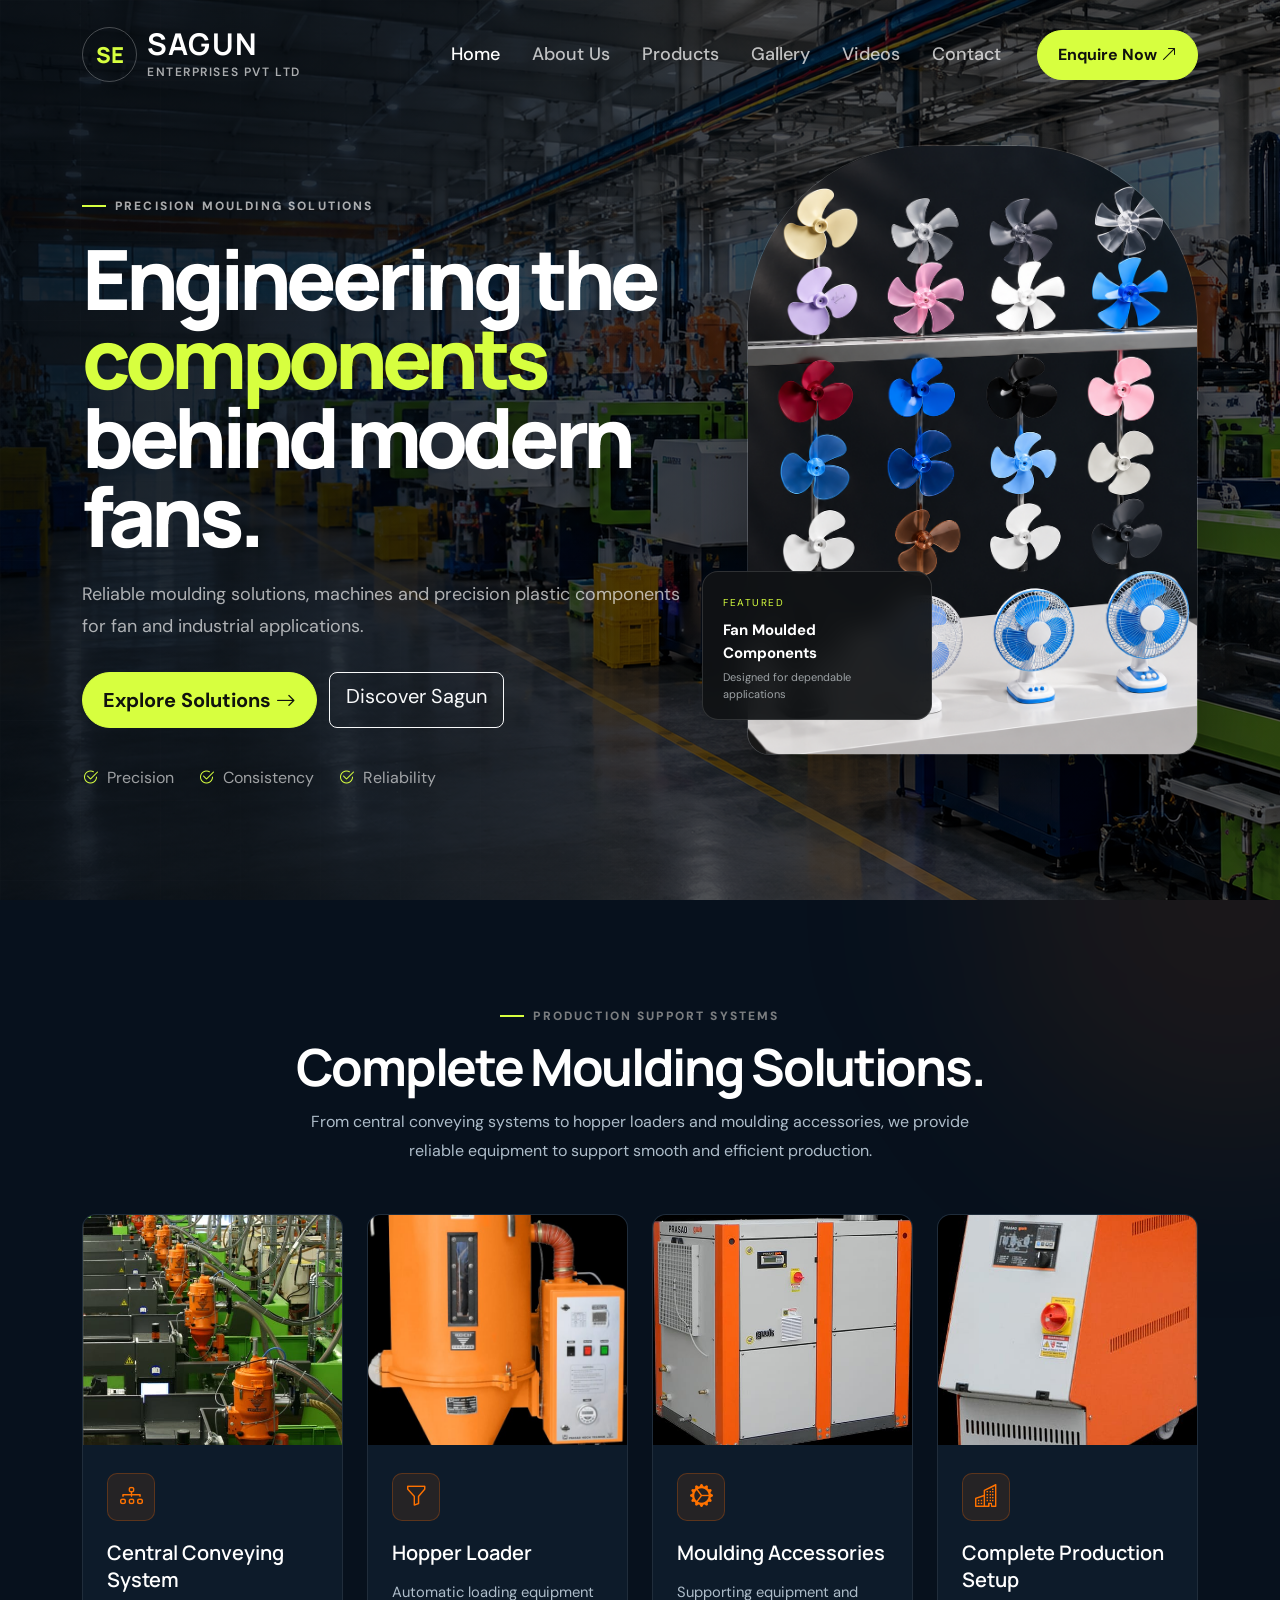
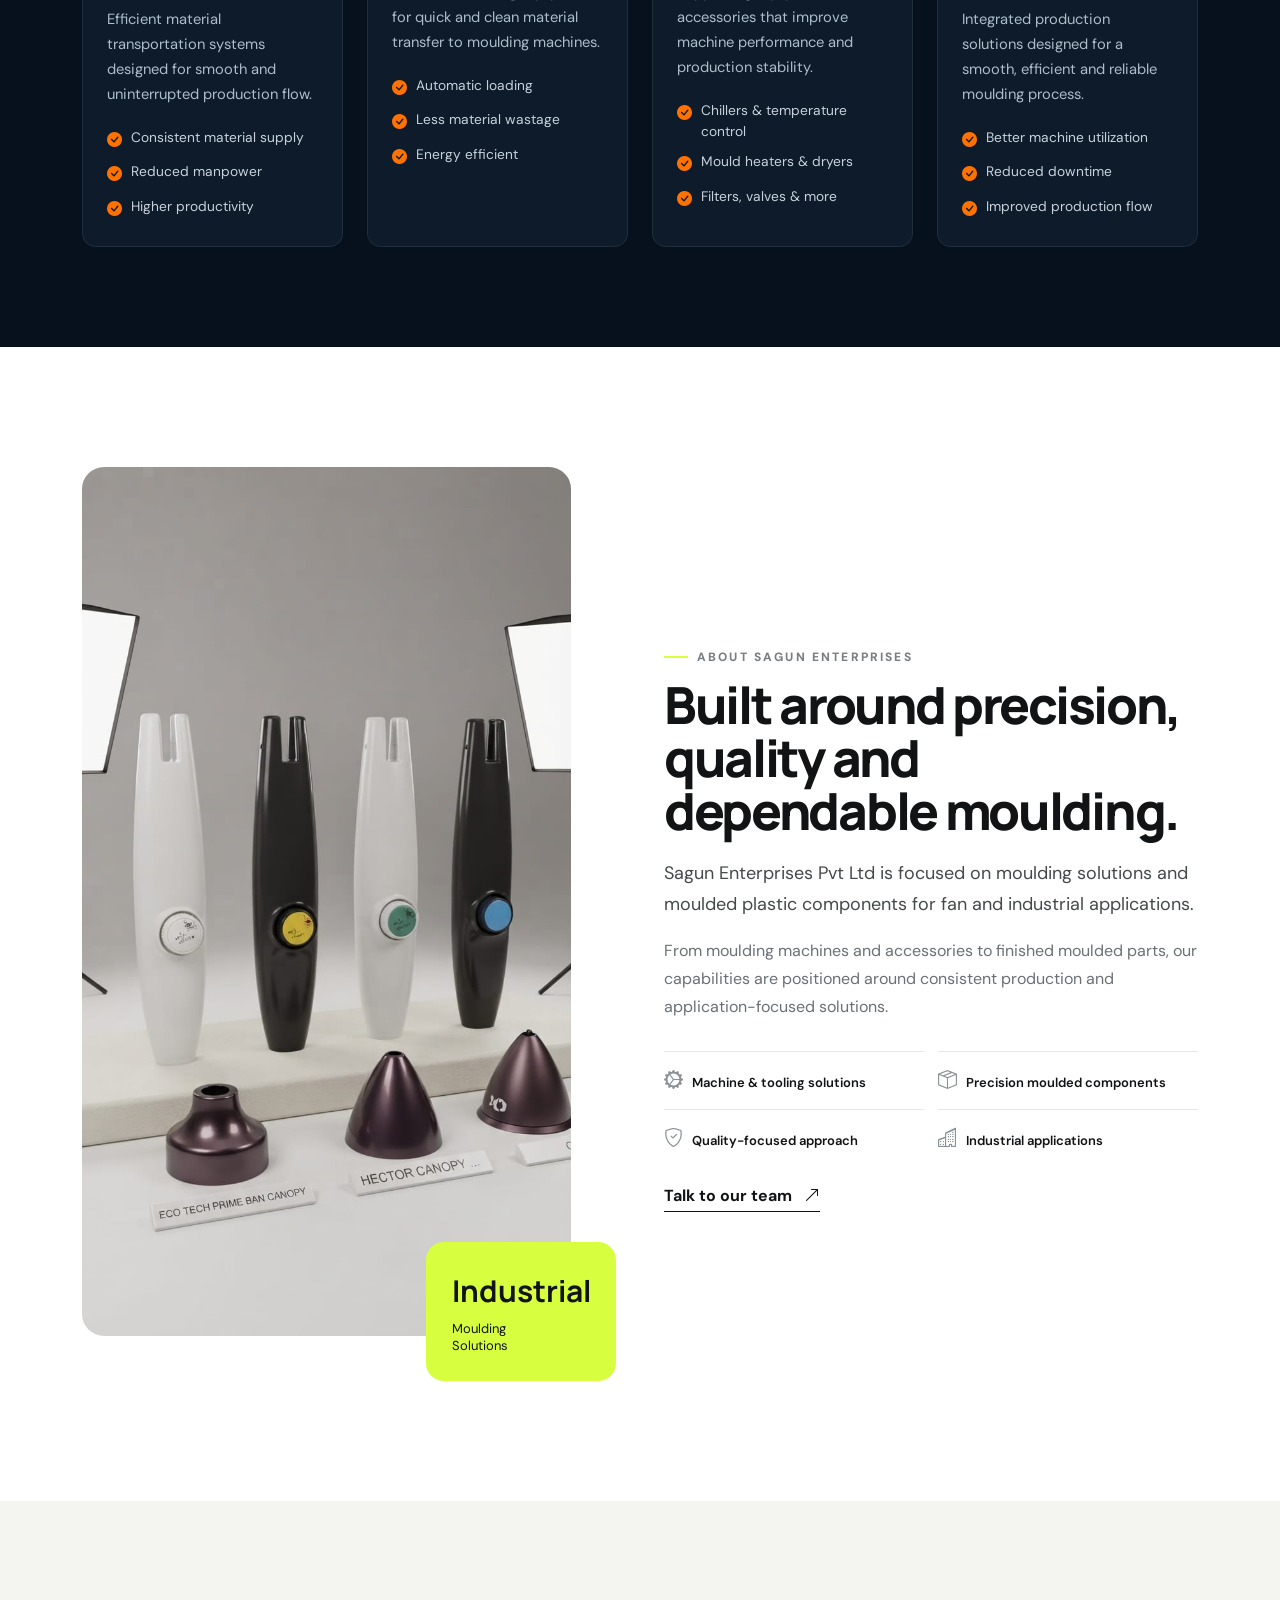
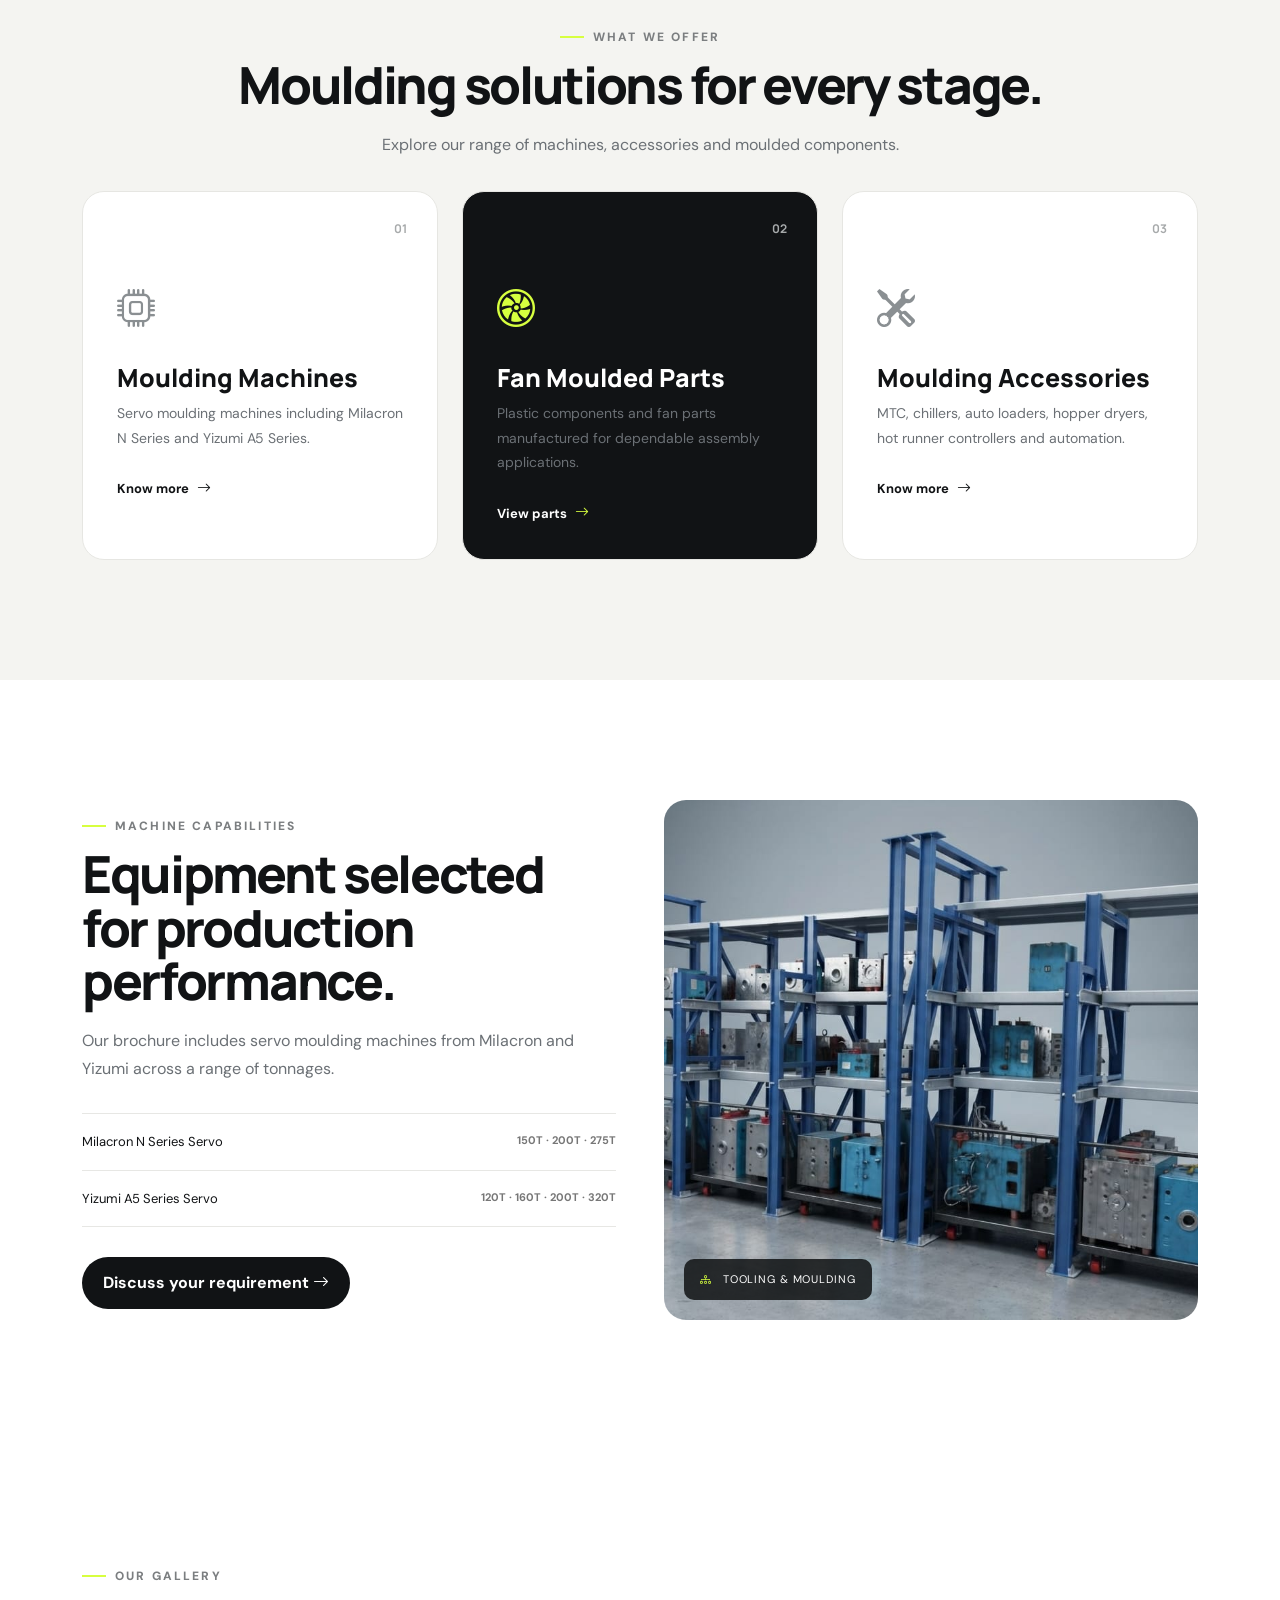
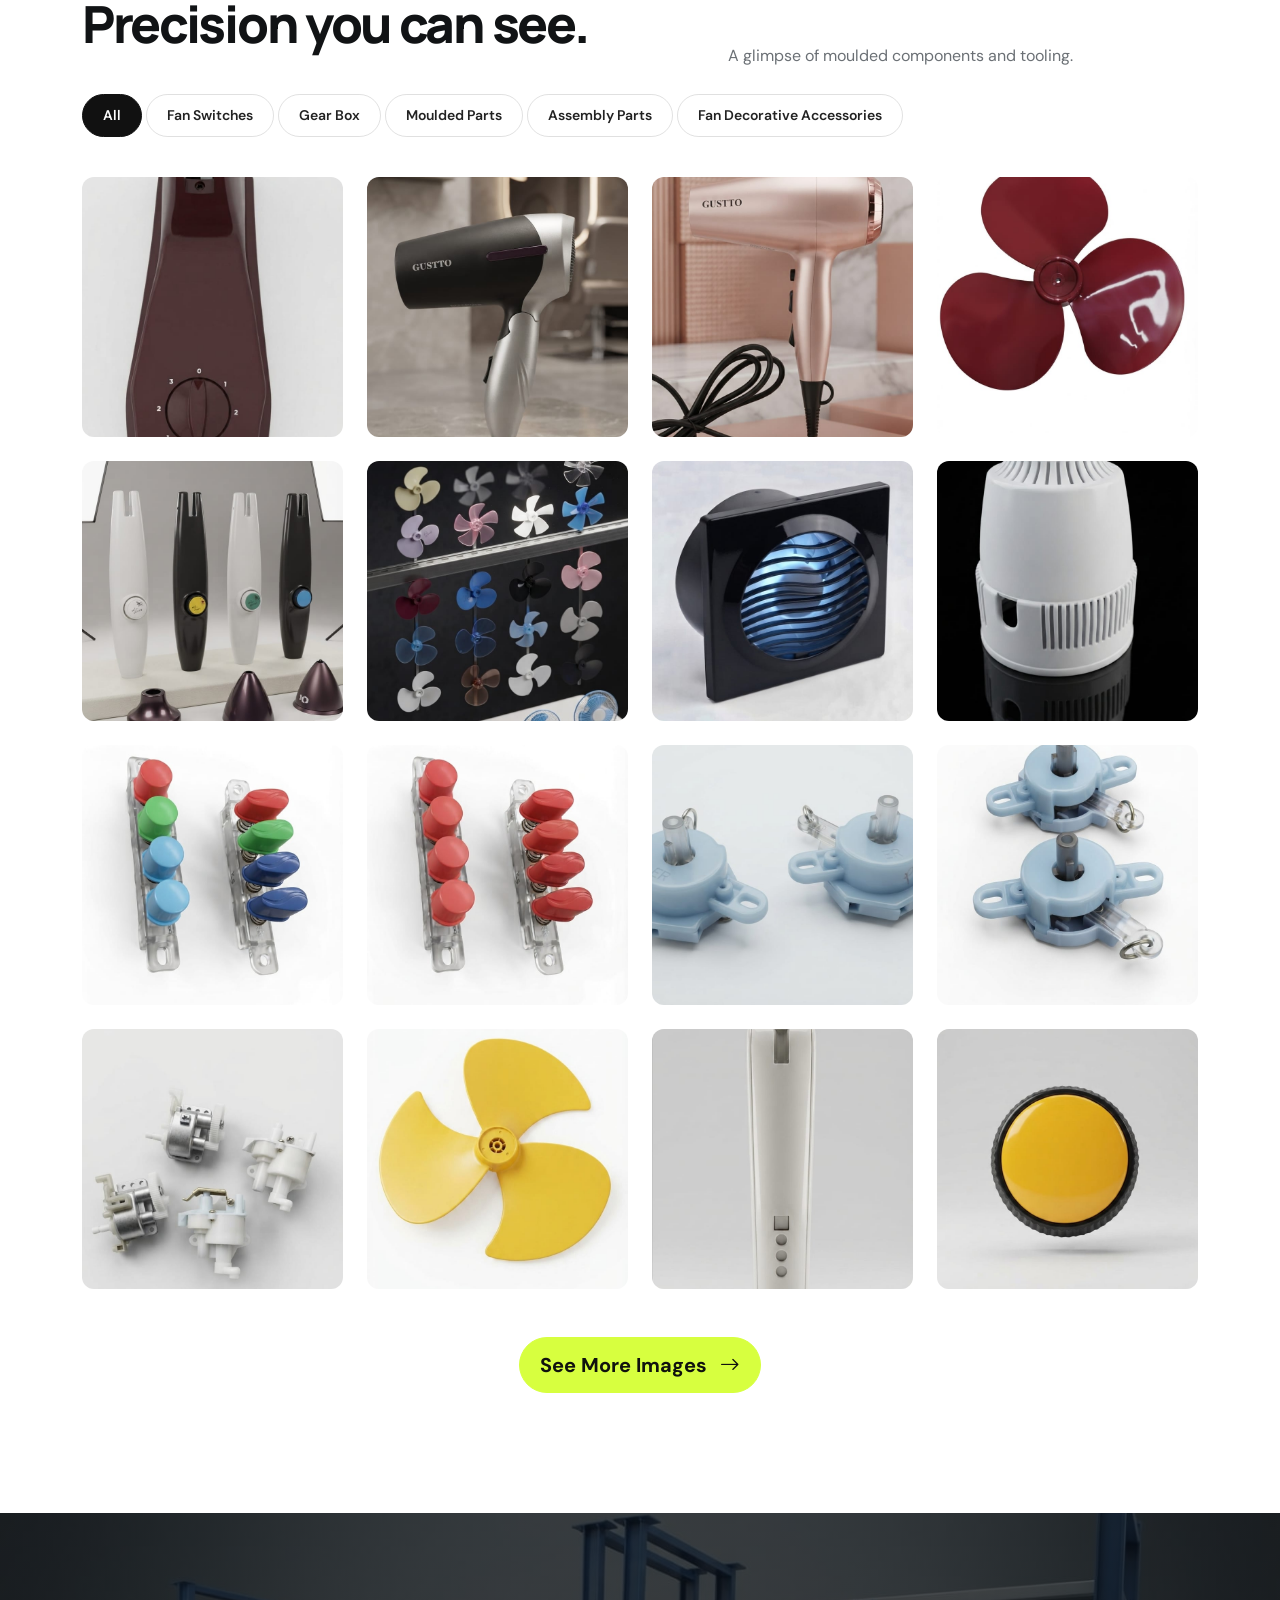
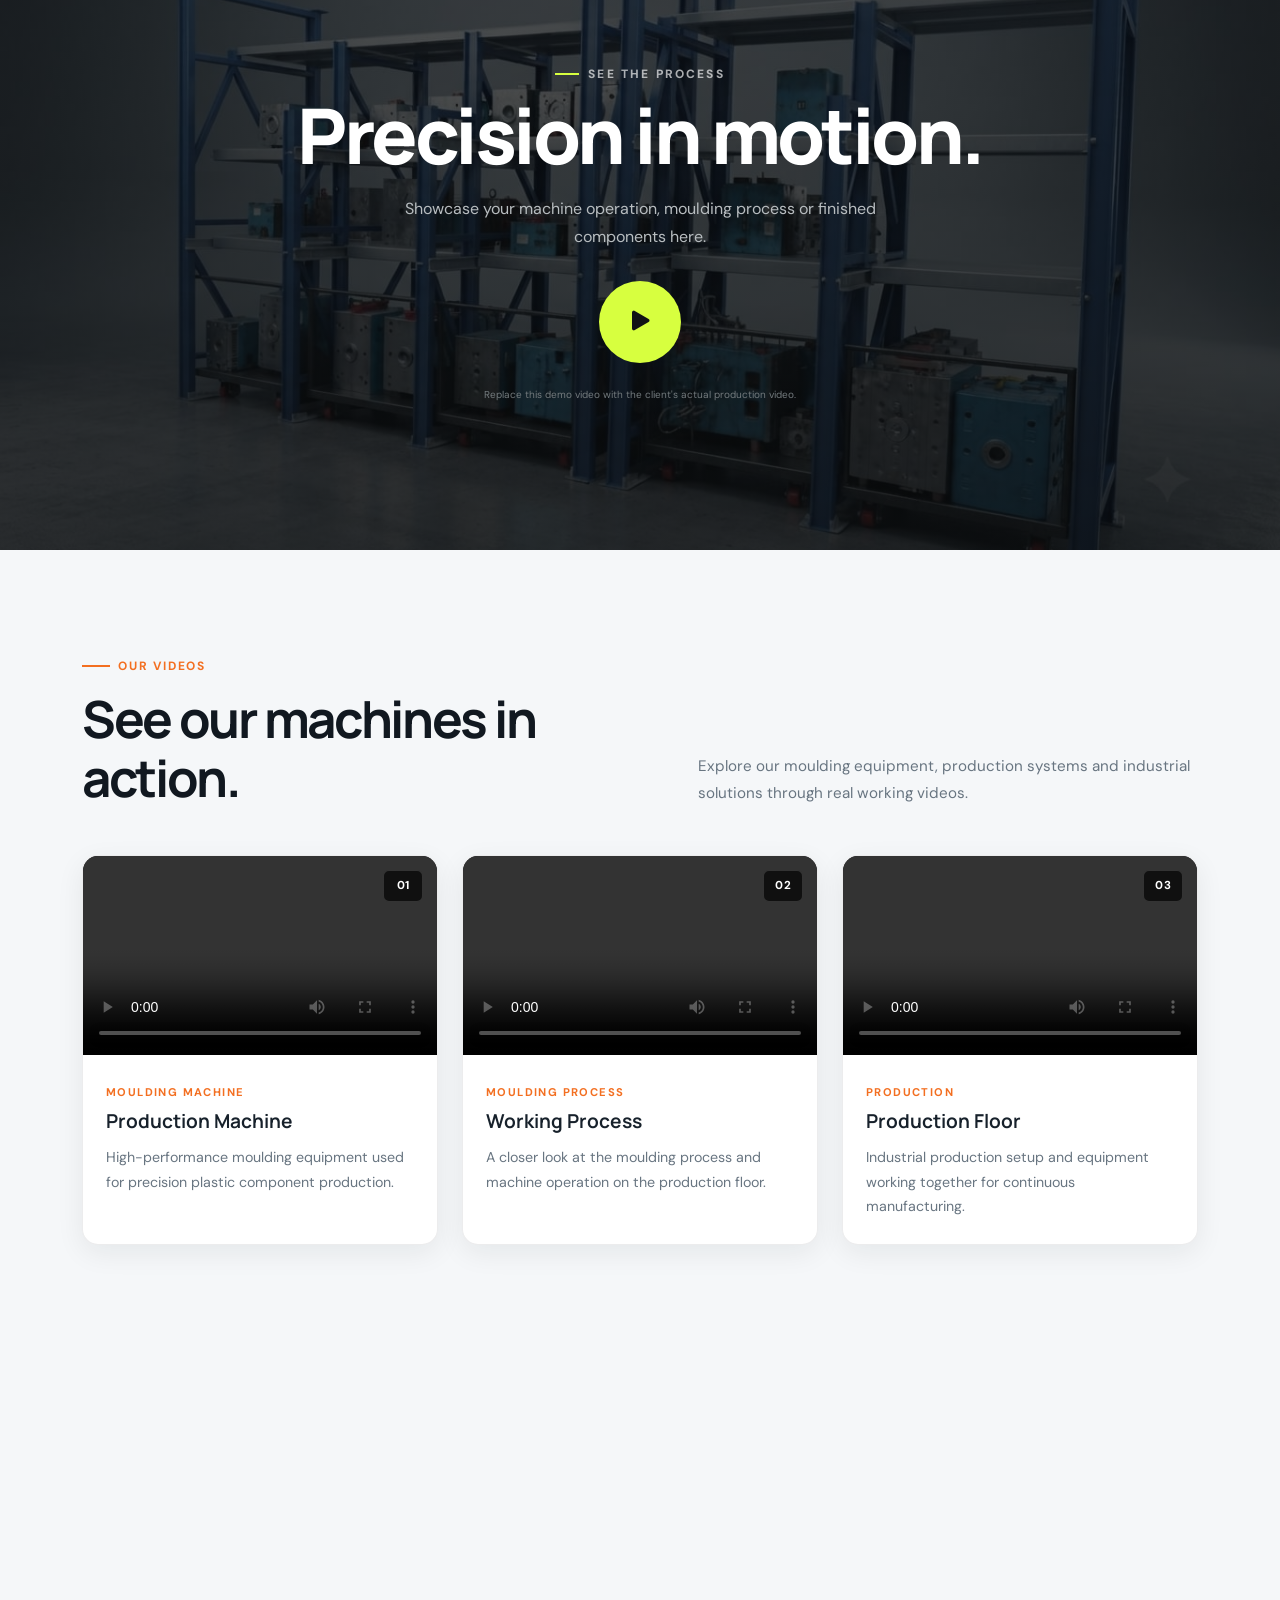
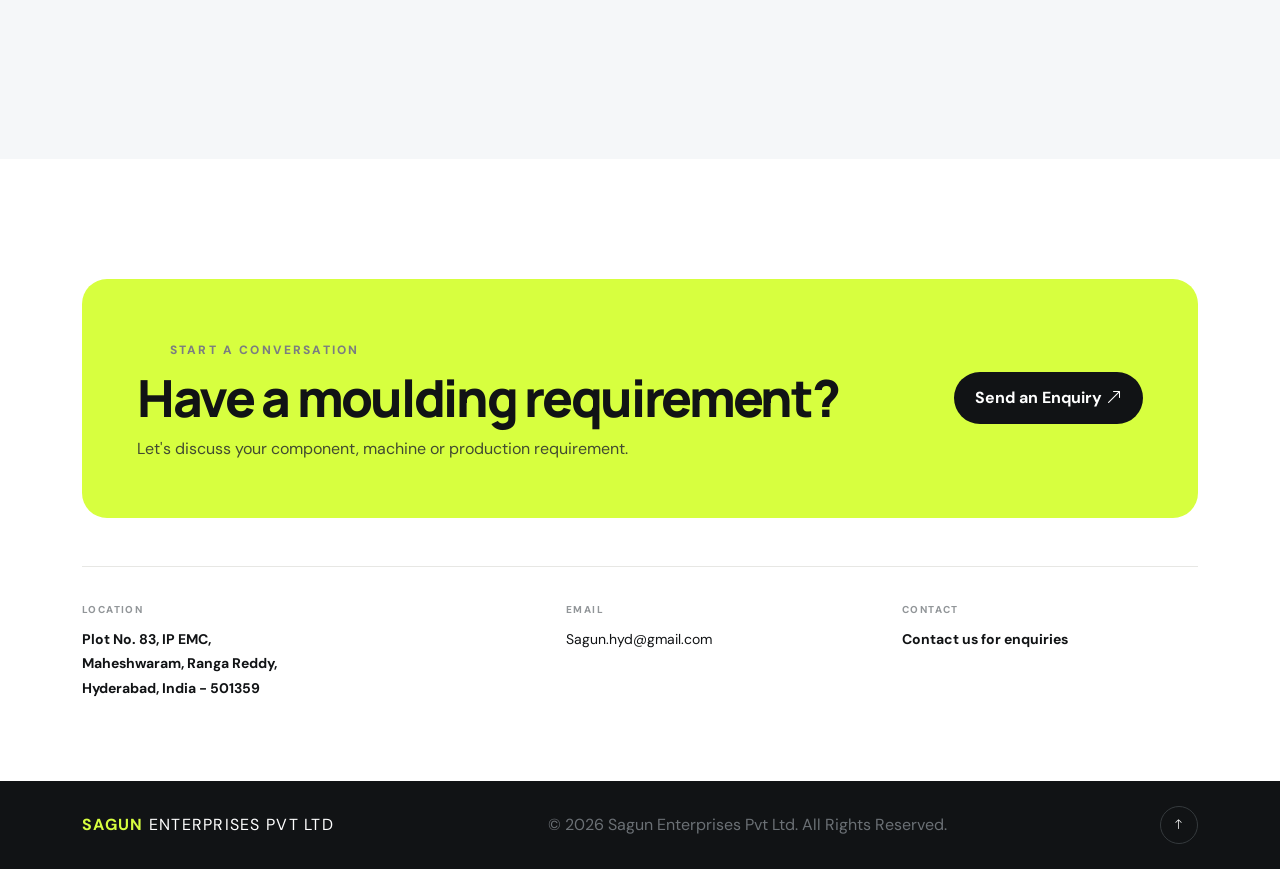
==== commit 476afaa3: "added images and video" ====
--- a/sagun-enterprises-static-site/index.html
+++ b/sagun-enterprises-static-site/index.html
@@ -99,6 +99,222 @@
       </div>
     </section>
 
+    <!-- Production Support Systems -->
+    <section class="section production-section" id="production">
+
+      <div class="container">
+
+        <!-- Section Heading -->
+        <div class="section-heading text-center" data-aos="fade-up">
+
+          <span class="eyebrow dark">
+            <span></span> PRODUCTION SUPPORT SYSTEMS
+          </span>
+
+          <h2>Complete Moulding Solutions.</h2>
+
+          <p>
+            From central conveying systems to hopper loaders and moulding
+            accessories, we provide reliable equipment to support smooth
+            and efficient production.
+          </p>
+
+        </div>
+
+
+        <!-- Production Cards -->
+        <div class="row g-4 mt-4">
+
+
+          <!-- Central Conveying System -->
+          <div class="col-12 col-md-6 col-lg-3" data-aos="fade-up">
+
+            <div class="production-card">
+
+              <div class="production-image">
+                <img src="assets/images/sagun-machine-4.jpeg" alt="Central Conveying System">
+              </div>
+
+              <div class="production-content">
+
+                <div class="production-icon">
+                  <i class="bi bi-diagram-3"></i>
+                </div>
+
+                <h3>Central Conveying System</h3>
+
+                <p>
+                  Efficient material transportation systems designed
+                  for smooth and uninterrupted production flow.
+                </p>
+
+                <ul>
+                  <li>
+                    <i class="bi bi-check-circle-fill"></i>
+                    Consistent material supply
+                  </li>
+
+                  <li>
+                    <i class="bi bi-check-circle-fill"></i>
+                    Reduced manpower
+                  </li>
+
+                  <li>
+                    <i class="bi bi-check-circle-fill"></i>
+                    Higher productivity
+                  </li>
+                </ul>
+
+              </div>
+
+            </div>
+
+          </div>
+
+
+          <!-- Hopper Loader -->
+          <div class="col-12 col-md-6 col-lg-3" data-aos="fade-up" data-aos-delay="100">
+
+            <div class="production-card">
+
+              <div class="production-image">
+                <img src="assets/images/sagun-machine-1.jpeg" alt="Hopper Loader Machine">
+              </div>
+
+              <div class="production-content">
+
+                <div class="production-icon">
+                  <i class="bi bi-funnel"></i>
+                </div>
+
+                <h3>Hopper Loader</h3>
+
+                <p>
+                  Automatic loading equipment for quick and clean
+                  material transfer to moulding machines.
+                </p>
+
+                <ul>
+                  <li>
+                    <i class="bi bi-check-circle-fill"></i>
+                    Automatic loading
+                  </li>
+
+                  <li>
+                    <i class="bi bi-check-circle-fill"></i>
+                    Less material wastage
+                  </li>
+
+                  <li>
+                    <i class="bi bi-check-circle-fill"></i>
+                    Energy efficient
+                  </li>
+                </ul>
+
+              </div>
+
+            </div>
+
+          </div>
+
+
+          <!-- Moulding Accessories -->
+          <div class="col-12 col-md-6 col-lg-3" data-aos="fade-up" data-aos-delay="200">
+
+            <div class="production-card">
+
+              <div class="production-image">
+                <img src="assets/images/sagun-machine-2.jpeg" alt="Moulding Accessories">
+              </div>
+
+              <div class="production-content">
+
+                <div class="production-icon">
+                  <i class="bi bi-gear-wide-connected"></i>
+                </div>
+
+                <h3>Moulding Accessories</h3>
+
+                <p>
+                  Supporting equipment and accessories that improve
+                  machine performance and production stability.
+                </p>
+
+                <ul>
+                  <li>
+                    <i class="bi bi-check-circle-fill"></i>
+                    Chillers &amp; temperature control
+                  </li>
+
+                  <li>
+                    <i class="bi bi-check-circle-fill"></i>
+                    Mould heaters &amp; dryers
+                  </li>
+
+                  <li>
+                    <i class="bi bi-check-circle-fill"></i>
+                    Filters, valves &amp; more
+                  </li>
+                </ul>
+
+              </div>
+
+            </div>
+
+          </div>
+
+
+          <!-- Production Setup -->
+          <div class="col-12 col-md-6 col-lg-3" data-aos="fade-up" data-aos-delay="300">
+
+            <div class="production-card">
+
+              <div class="production-image">
+                <img src="assets/images/sagun-machine-3.jpeg" alt="Complete Moulding Production Setup">
+              </div>
+
+              <div class="production-content">
+
+                <div class="production-icon">
+                  <i class="bi bi-buildings"></i>
+                </div>
+
+                <h3>Complete Production Setup</h3>
+
+                <p>
+                  Integrated production solutions designed for a
+                  smooth, efficient and reliable moulding process.
+                </p>
+
+                <ul>
+                  <li>
+                    <i class="bi bi-check-circle-fill"></i>
+                    Better machine utilization
+                  </li>
+
+                  <li>
+                    <i class="bi bi-check-circle-fill"></i>
+                    Reduced downtime
+                  </li>
+
+                  <li>
+                    <i class="bi bi-check-circle-fill"></i>
+                    Improved production flow
+                  </li>
+                </ul>
+
+              </div>
+
+            </div>
+
+          </div>
+
+        </div>
+
+      </div>
+
+    </section>
+
     <!-- About -->
     <section class="section about-section" id="about">
       <div class="container">
@@ -236,33 +452,27 @@
 
         </div>
 
-
         <!-- Gallery Tabs -->
         <div class="gallery-tabs mt-4" data-aos="fade-up">
-
           <button class="gallery-tab active" data-filter="all">
             All
           </button>
-
           <button class="gallery-tab" data-filter="switches">
             Fan Switches
           </button>
-
           <button class="gallery-tab" data-filter="gearbox">
             Gear Box
           </button>
-
           <button class="gallery-tab" data-filter="moulded">
             Moulded Parts
           </button>
-
           <button class="gallery-tab" data-filter="assembly">
             Assembly Parts
           </button>
-
-        </div>
-
-
+          <button class="gallery-tab" data-filter="fandecorative">
+            Fan Decorative Accessories
+          </button>
+        </div>
         <!-- Gallery Grid -->
         <div class="row g-4 mt-3" id="galleryGrid">
 
@@ -270,7 +480,142 @@
           <!-- =========================
            IMAGE 01 - FAN SWITCHES
       ========================== -->
-
+          <div class="col-6 col-md-4 col-lg-3 gallery-image" data-category="all">
+
+            <a data-fancybox="gallery" href="assets/images/fan-control.jpg">
+
+              <div class="gallery-item">
+
+                <img src="assets/images/fan-control.jpg" alt="Sagun Enterprises Fan Switches">
+
+                <span>
+                  <i class="bi bi-arrows-fullscreen"></i>
+                </span>
+
+              </div>
+
+            </a>
+
+          </div>
+          <div class="col-6 col-md-4 col-lg-3 gallery-image" data-category="all">
+
+            <a data-fancybox="gallery" href="assets/images/sagun12.jpeg">
+
+              <div class="gallery-item">
+
+                <img src="assets/images/sagun12.jpeg" alt="Sagun Enterprises Fan Switches">
+
+                <span>
+                  <i class="bi bi-arrows-fullscreen"></i>
+                </span>
+
+              </div>
+
+            </a>
+
+          </div>
+          <div class="col-6 col-md-4 col-lg-3 gallery-image" data-category="all">
+
+            <a data-fancybox="gallery" href="assets/images/fan-body.jpg">
+
+              <div class="gallery-item">
+
+                <img src="assets/images/fan-body.jpg" alt="Sagun Enterprises Fan Switches">
+
+                <span>
+                  <i class="bi bi-arrows-fullscreen"></i>
+                </span>
+
+              </div>
+
+            </a>
+
+          </div>
+          <div class="col-6 col-md-4 col-lg-3 gallery-image" data-category="all">
+
+            <a data-fancybox="gallery" href="assets/images/sagun18.jpeg">
+
+              <div class="gallery-item">
+
+                <img src="assets/images/sagun18.jpeg" alt="Sagun Enterprises Fan Switches">
+
+                <span>
+                  <i class="bi bi-arrows-fullscreen"></i>
+                </span>
+
+              </div>
+
+            </a>
+
+          </div>
+          <div class="col-6 col-md-4 col-lg-3 gallery-image" data-category="all">
+
+            <a data-fancybox="gallery" href="assets/images/fan-stands.jpg">
+
+              <div class="gallery-item">
+
+                <img src="assets/images/fan-stands.jpg" alt="Sagun Enterprises Fan Switches">
+
+                <span>
+                  <i class="bi bi-arrows-fullscreen"></i>
+                </span>
+
+              </div>
+
+            </a>
+
+          </div>
+          <div class="col-6 col-md-4 col-lg-3 gallery-image" data-category="all">
+
+            <a data-fancybox="gallery" href="assets/images/sagun25.jpeg">
+
+              <div class="gallery-item">
+
+                <img src="assets/images/sagun25.jpeg" alt="Sagun Enterprises Fan Switches">
+
+                <span>
+                  <i class="bi bi-arrows-fullscreen"></i>
+                </span>
+
+              </div>
+
+            </a>
+
+          </div>
+          <div class="col-6 col-md-4 col-lg-3 gallery-image" data-category="all">
+
+            <a data-fancybox="gallery" href="assets/images/sagun26.jpeg">
+
+              <div class="gallery-item">
+
+                <img src="assets/images/sagun26.jpeg" alt="Sagun Enterprises Fan Switches">
+
+                <span>
+                  <i class="bi bi-arrows-fullscreen"></i>
+                </span>
+
+              </div>
+
+            </a>
+
+          </div>
+          <div class="col-6 col-md-4 col-lg-3 gallery-image" data-category="all">
+
+            <a data-fancybox="gallery" href="assets/images/sagun28.jpeg">
+
+              <div class="gallery-item">
+
+                <img src="assets/images/sagun28.jpeg" alt="Sagun Enterprises Fan Switches">
+
+                <span>
+                  <i class="bi bi-arrows-fullscreen"></i>
+                </span>
+
+              </div>
+
+            </a>
+
+          </div>
           <div class="col-6 col-md-4 col-lg-3 gallery-image" data-category="switches">
 
             <a data-fancybox="gallery" href="assets/images/sagun1.jpeg">
@@ -288,10 +633,6 @@
             </a>
 
           </div>
-
-
-          <!-- IMAGE 02 -->
-
           <div class="col-6 col-md-4 col-lg-3 gallery-image" data-category="switches">
 
             <a data-fancybox="gallery" href="assets/images/sagun2.jpeg">
@@ -309,10 +650,6 @@
             </a>
 
           </div>
-
-
-          <!-- IMAGE 03 -->
-
           <div class="col-6 col-md-4 col-lg-3 gallery-image" data-category="switches">
 
             <a data-fancybox="gallery" href="assets/images/sagun3.jpeg">
@@ -330,10 +667,6 @@
             </a>
 
           </div>
-
-
-          <!-- IMAGE 04 -->
-
           <div class="col-6 col-md-4 col-lg-3 gallery-image" data-category="switches">
 
             <a data-fancybox="gallery" href="assets/images/sagun4.jpeg">
@@ -351,501 +684,381 @@
             </a>
 
           </div>
-
-
-          <!-- IMAGE 05 -->
-
-          <div class="col-6 col-md-4 col-lg-3 gallery-image" data-category="switches">
-
-            <a data-fancybox="gallery" href="assets/images/sagun5.jpeg">
-
-              <div class="gallery-item">
-
-                <img src="assets/images/sagun5.jpeg" alt="Sagun Enterprises Fan Switches">
-
-                <span>
-                  <i class="bi bi-arrows-fullscreen"></i>
-                </span>
-
-              </div>
-
-            </a>
-
-          </div>
-
-
-          <!-- =========================
-           IMAGE 06 - GEAR BOX
-      ========================== -->
-
           <div class="col-6 col-md-4 col-lg-3 gallery-image" data-category="gearbox">
 
-            <a data-fancybox="gallery" href="assets/images/sagun6.jpeg">
-
-              <div class="gallery-item">
-
-                <img src="assets/images/sagun6.jpeg" alt="Sagun Enterprises Gear Box">
-
-                <span>
-                  <i class="bi bi-arrows-fullscreen"></i>
-                </span>
-
-              </div>
-
-            </a>
-
-          </div>
-
-
-          <!-- IMAGE 07 -->
-
-          <div class="col-6 col-md-4 col-lg-3 gallery-image" data-category="gearbox">
-
-            <a data-fancybox="gallery" href="assets/images/sagun7.jpeg">
-
-              <div class="gallery-item">
-
-                <img src="assets/images/sagun7.jpeg" alt="Sagun Enterprises Gear Box">
-
-                <span>
-                  <i class="bi bi-arrows-fullscreen"></i>
-                </span>
-
-              </div>
-
-            </a>
-
-          </div>
-
-
-          <!-- IMAGE 08 -->
-
-          <div class="col-6 col-md-4 col-lg-3 gallery-image" data-category="gearbox">
+            <a data-fancybox="gallery" href="assets/images/sagun-1.jpeg">
+
+              <div class="gallery-item">
+
+                <img src="assets/images/sagun-1.jpeg" alt="Sagun Enterprises Gear Box">
+
+                <span>
+                  <i class="bi bi-arrows-fullscreen"></i>
+                </span>
+
+              </div>
+
+            </a>
+
+          </div>
+          <div class="col-6 col-md-4 col-lg-3 gallery-image" data-category="moulded">
+
+            <a data-fancybox="gallery" href="assets/images/fan-blade.jpg">
+
+              <div class="gallery-item">
+
+                <img src="assets/images/fan-blade.jpg" alt="Sagun Enterprises Moulded Parts">
+
+                <span>
+                  <i class="bi bi-arrows-fullscreen"></i>
+                </span>
+
+              </div>
+
+            </a>
+
+          </div>
+          <div class="col-6 col-md-4 col-lg-3 gallery-image" data-category="moulded">
+
+            <a data-fancybox="gallery" href="assets/images/sagun24.jpeg">
+
+              <div class="gallery-item">
+
+                <img src="assets/images/sagun24.jpeg" alt="Sagun Enterprises Moulded Parts">
+
+                <span>
+                  <i class="bi bi-arrows-fullscreen"></i>
+                </span>
+
+              </div>
+
+            </a>
+
+          </div>
+          <div class="col-6 col-md-4 col-lg-3 gallery-image" data-category="moulded">
+
+            <a data-fancybox="gallery" href="assets/images/sagun27.jpeg">
+
+              <div class="gallery-item">
+
+                <img src="assets/images/sagun27.jpeg" alt="Sagun Enterprises Moulded Parts">
+
+                <span>
+                  <i class="bi bi-arrows-fullscreen"></i>
+                </span>
+
+              </div>
+
+            </a>
+
+          </div>
+          <div class="col-6 col-md-4 col-lg-3 gallery-image" data-category="moulded">
+
+            <a data-fancybox="gallery" href="assets/images/sagun21.jpeg">
+
+              <div class="gallery-item">
+
+                <img src="assets/images/sagun21.jpeg" alt="Sagun Enterprises Moulded Parts">
+
+                <span>
+                  <i class="bi bi-arrows-fullscreen"></i>
+                </span>
+
+              </div>
+
+            </a>
+
+          </div>
+          <div class="col-6 col-md-4 col-lg-3 gallery-image" data-category="moulded">
+
+            <a data-fancybox="gallery" href="assets/images/sagun-11.jpeg">
+
+              <div class="gallery-item">
+
+                <img src="assets/images/sagun-11.jpeg" alt="Sagun Enterprises Moulded Parts">
+
+                <span>
+                  <i class="bi bi-arrows-fullscreen"></i>
+                </span>
+
+              </div>
+
+            </a>
+
+          </div>
+          <div class="col-6 col-md-4 col-lg-3 gallery-image" data-category="moulded">
+
+            <a data-fancybox="gallery" href="assets/images/sagun(1).jpeg">
+
+              <div class="gallery-item">
+
+                <img src="assets/images/sagun(1).jpeg" alt="Sagun Enterprises Moulded Parts">
+
+                <span>
+                  <i class="bi bi-arrows-fullscreen"></i>
+                </span>
+
+              </div>
+
+            </a>
+
+          </div>
+          <div class="col-6 col-md-4 col-lg-3 gallery-image" data-category="moulded">
+
+            <a data-fancybox="gallery" href="assets/images/sagun28.jpeg">
+
+              <div class="gallery-item">
+
+                <img src="assets/images/sagun28.jpeg" alt="Sagun Enterprises Moulded Parts">
+
+                <span>
+                  <i class="bi bi-arrows-fullscreen"></i>
+                </span>
+
+              </div>
+
+            </a>
+
+          </div>
+          <div class="col-6 col-md-4 col-lg-3 gallery-image" data-category="moulded">
+
+            <a data-fancybox="gallery" href="assets/images/sagun(2).jpeg">
+
+              <div class="gallery-item">
+
+                <img src="assets/images/sagun(2).jpeg" alt="Sagun Enterprises Moulded Parts">
+
+                <span>
+                  <i class="bi bi-arrows-fullscreen"></i>
+                </span>
+
+              </div>
+
+            </a>
+
+          </div>
+          <div class="col-6 col-md-4 col-lg-3 gallery-image" data-category="moulded">
+
+            <a data-fancybox="gallery" href="assets/images/moulded-parts.jpg">
+
+              <div class="gallery-item">
+
+                <img src="assets/images/moulded-parts.jpg" alt="Sagun Enterprises Moulded Parts">
+
+                <span>
+                  <i class="bi bi-arrows-fullscreen"></i>
+                </span>
+
+              </div>
+
+            </a>
+
+          </div>
+          <div class="col-6 col-md-4 col-lg-3 gallery-image" data-category="moulded">
+
+            <a data-fancybox="gallery" href="assets/images/sagun(3).jpeg">
+
+              <div class="gallery-item">
+
+                <img src="assets/images/sagun(3).jpeg" alt="Sagun Enterprises Moulded Parts">
+
+                <span>
+                  <i class="bi bi-arrows-fullscreen"></i>
+                </span>
+
+              </div>
+
+            </a>
+
+          </div>
+          <div class="col-6 col-md-4 col-lg-3 gallery-image" data-category="moulded">
+
+            <a data-fancybox="gallery" href="assets/images/sagun11.jpeg">
+
+              <div class="gallery-item">
+
+                <img src="assets/images/sagun11.jpeg" alt="Sagun Enterprises Moulded Parts">
+
+                <span>
+                  <i class="bi bi-arrows-fullscreen"></i>
+                </span>
+
+              </div>
+
+            </a>
+
+          </div>
+          <div class="col-6 col-md-4 col-lg-3 gallery-image" data-category="moulded">
+
+            <a data-fancybox="gallery" href="assets/images/sagun13.jpeg">
+
+              <div class="gallery-item">
+
+                <img src="assets/images/sagun13.jpeg" alt="Sagun Enterprises Moulded Parts">
+
+                <span>
+                  <i class="bi bi-arrows-fullscreen"></i>
+                </span>
+
+              </div>
+
+            </a>
+
+          </div>
+          <div class="col-6 col-md-4 col-lg-3 gallery-image extra-gallery" data-category="moulded">
+
+            <a data-fancybox="gallery" href="assets/images/sagun19.jpeg">
+
+              <div class="gallery-item">
+
+                <img src="assets/images/sagun19.jpeg" alt="Sagun Enterprises Moulded Parts">
+
+                <span>
+                  <i class="bi bi-arrows-fullscreen"></i>
+                </span>
+
+              </div>
+
+            </a>
+
+          </div>
+          <div class="col-6 col-md-4 col-lg-3 gallery-image extra-gallery" data-category="assembly">
 
             <a data-fancybox="gallery" href="assets/images/sagun8.jpeg">
 
               <div class="gallery-item">
 
-                <img src="assets/images/sagun8.jpeg" alt="Sagun Enterprises Gear Box">
-
-                <span>
-                  <i class="bi bi-arrows-fullscreen"></i>
-                </span>
-
-              </div>
-
-            </a>
-
-          </div>
-
-
-          <!-- IMAGE 09 -->
-
-          <div class="col-6 col-md-4 col-lg-3 gallery-image" data-category="gearbox">
-
-            <a data-fancybox="gallery" href="assets/images/sagun9.jpeg">
-
-              <div class="gallery-item">
-
-                <img src="assets/images/sagun9.jpeg" alt="Sagun Enterprises Gear Box">
-
-                <span>
-                  <i class="bi bi-arrows-fullscreen"></i>
-                </span>
-
-              </div>
-
-            </a>
-
-          </div>
-
-
-          <!-- IMAGE 10 -->
-
-          <div class="col-6 col-md-4 col-lg-3 gallery-image" data-category="gearbox">
-
-            <a data-fancybox="gallery" href="assets/images/sagun10.jpeg">
-
-              <div class="gallery-item">
-
-                <img src="assets/images/sagun10.jpeg" alt="Sagun Enterprises Gear Box">
-
-                <span>
-                  <i class="bi bi-arrows-fullscreen"></i>
-                </span>
-
-              </div>
-
-            </a>
-
-          </div>
-
-
-          <!-- =========================
-           IMAGE 11 - MOULDED PARTS
-      ========================== -->
-
-          <div class="col-6 col-md-4 col-lg-3 gallery-image" data-category="moulded">
-
-            <a data-fancybox="gallery" href="assets/images/sagun11.jpeg">
-
-              <div class="gallery-item">
-
-                <img src="assets/images/sagun11.jpeg" alt="Sagun Enterprises Moulded Parts">
-
-                <span>
-                  <i class="bi bi-arrows-fullscreen"></i>
-                </span>
-
-              </div>
-
-            </a>
-
-          </div>
-
-
-          <!-- IMAGE 12 -->
-
-          <div class="col-6 col-md-4 col-lg-3 gallery-image" data-category="moulded">
-
-            <a data-fancybox="gallery" href="assets/images/sagun12.jpeg">
-
-              <div class="gallery-item">
-
-                <img src="assets/images/sagun12.jpeg" alt="Sagun Enterprises Moulded Parts">
-
-                <span>
-                  <i class="bi bi-arrows-fullscreen"></i>
-                </span>
-
-              </div>
-
-            </a>
-
-          </div>
-
-
-          <!-- IMAGE 13 -->
-
-          <div class="col-6 col-md-4 col-lg-3 gallery-image" data-category="moulded">
-
-            <a data-fancybox="gallery" href="assets/images/sagun13.jpeg">
-
-              <div class="gallery-item">
-
-                <img src="assets/images/sagun13.jpeg" alt="Sagun Enterprises Moulded Parts">
-
-                <span>
-                  <i class="bi bi-arrows-fullscreen"></i>
-                </span>
-
-              </div>
-
-            </a>
-
-          </div>
-
-
-          <!-- IMAGE 14 -->
-
-          <div class="col-6 col-md-4 col-lg-3 gallery-image" data-category="moulded">
-
-            <a data-fancybox="gallery" href="assets/images/sagun14.jpeg">
-
-              <div class="gallery-item">
-
-                <img src="assets/images/sagun14.jpeg" alt="Sagun Enterprises Moulded Parts">
-
-                <span>
-                  <i class="bi bi-arrows-fullscreen"></i>
-                </span>
-
-              </div>
-
-            </a>
-
-          </div>
-
-
-          <!-- IMAGE 15 -->
-
-          <div class="col-6 col-md-4 col-lg-3 gallery-image" data-category="moulded">
-
-            <a data-fancybox="gallery" href="assets/images/sagun15.jpeg">
-
-              <div class="gallery-item">
-
-                <img src="assets/images/sagun15.jpeg" alt="Sagun Enterprises Moulded Parts">
-
-                <span>
-                  <i class="bi bi-arrows-fullscreen"></i>
-                </span>
-
-              </div>
-
-            </a>
-
-          </div>
-
-
-          <!-- IMAGE 16 -->
-
-          <div class="col-6 col-md-4 col-lg-3 gallery-image" data-category="moulded">
-
-            <a data-fancybox="gallery" href="assets/images/sagun16.jpeg">
-
-              <div class="gallery-item">
-
-                <img src="assets/images/sagun16.jpeg" alt="Sagun Enterprises Moulded Parts">
-
-                <span>
-                  <i class="bi bi-arrows-fullscreen"></i>
-                </span>
-
-              </div>
-
-            </a>
-
-          </div>
-
-
-          <!-- IMAGE 17 -->
-
-          <div class="col-6 col-md-4 col-lg-3 gallery-image extra-gallery" data-category="moulded">
-
-            <a data-fancybox="gallery" href="assets/images/sagun17.jpeg">
-
-              <div class="gallery-item">
-
-                <img src="assets/images/sagun17.jpeg" alt="Sagun Enterprises Moulded Parts">
-
-                <span>
-                  <i class="bi bi-arrows-fullscreen"></i>
-                </span>
-
-              </div>
-
-            </a>
-
-          </div>
-
-
-          <!-- IMAGE 18 -->
-
-          <div class="col-6 col-md-4 col-lg-3 gallery-image extra-gallery" data-category="moulded">
-
-            <a data-fancybox="gallery" href="assets/images/sagun18.jpeg">
-
-              <div class="gallery-item">
-
-                <img src="assets/images/sagun18.jpeg" alt="Sagun Enterprises Moulded Parts">
-
-                <span>
-                  <i class="bi bi-arrows-fullscreen"></i>
-                </span>
-
-              </div>
-
-            </a>
-
-          </div>
-
-
-          <!-- IMAGE 19 -->
-
-          <div class="col-6 col-md-4 col-lg-3 gallery-image extra-gallery" data-category="moulded">
-
-            <a data-fancybox="gallery" href="assets/images/sagun19.jpeg">
-
-              <div class="gallery-item">
-
-                <img src="assets/images/sagun19.jpeg" alt="Sagun Enterprises Moulded Parts">
-
-                <span>
-                  <i class="bi bi-arrows-fullscreen"></i>
-                </span>
-
-              </div>
-
-            </a>
-
-          </div>
-
-
-          <!-- IMAGE 20 -->
-
-          <div class="col-6 col-md-4 col-lg-3 gallery-image extra-gallery" data-category="moulded">
-
-            <a data-fancybox="gallery" href="assets/images/sagun20.jpeg">
-
-              <div class="gallery-item">
-
-                <img src="assets/images/sagun20.jpeg" alt="Sagun Enterprises Moulded Parts">
-
-                <span>
-                  <i class="bi bi-arrows-fullscreen"></i>
-                </span>
-
-              </div>
-
-            </a>
-
-          </div>
-
-
-          <!-- =========================
-           IMAGE 21 - ASSEMBLY PARTS
-      ========================== -->
-
+                <img src="assets/images/sagun8.jpeg" alt="Sagun Enterprises Assembly Parts">
+
+                <span>
+                  <i class="bi bi-arrows-fullscreen"></i>
+                </span>
+
+              </div>
+
+            </a>
+
+          </div>
           <div class="col-6 col-md-4 col-lg-3 gallery-image extra-gallery" data-category="assembly">
 
-            <a data-fancybox="gallery" href="assets/images/sagun21.jpeg">
-
-              <div class="gallery-item">
-
-                <img src="assets/images/sagun21.jpeg" alt="Sagun Enterprises Assembly Parts">
-
-                <span>
-                  <i class="bi bi-arrows-fullscreen"></i>
-                </span>
-
-              </div>
-
-            </a>
-
-          </div>
-
-
-          <!-- IMAGE 22 -->
-
+            <a data-fancybox="gallery" href="assets/images/sagun(4).jpeg">
+
+              <div class="gallery-item">
+
+                <img src="assets/images/sagun(4).jpeg" alt="Sagun Enterprises Assembly Parts">
+
+                <span>
+                  <i class="bi bi-arrows-fullscreen"></i>
+                </span>
+
+              </div>
+
+            </a>
+
+          </div>
           <div class="col-6 col-md-4 col-lg-3 gallery-image extra-gallery" data-category="assembly">
 
-            <a data-fancybox="gallery" href="assets/images/sagun22.jpeg">
-
-              <div class="gallery-item">
-
-                <img src="assets/images/sagun22.jpeg" alt="Sagun Enterprises Assembly Parts">
-
-                <span>
-                  <i class="bi bi-arrows-fullscreen"></i>
-                </span>
-
-              </div>
-
-            </a>
-
-          </div>
-
-
-          <!-- IMAGE 23 -->
-
+            <a data-fancybox="gallery" href="assets/images/sagun(5).jpeg">
+
+              <div class="gallery-item">
+
+                <img src="assets/images/sagun(5).jpeg" alt="Sagun Enterprises Assembly Parts">
+
+                <span>
+                  <i class="bi bi-arrows-fullscreen"></i>
+                </span>
+
+              </div>
+
+            </a>
+
+          </div>
           <div class="col-6 col-md-4 col-lg-3 gallery-image extra-gallery" data-category="assembly">
 
-            <a data-fancybox="gallery" href="assets/images/sagun23.jpeg">
-
-              <div class="gallery-item">
-
-                <img src="assets/images/sagun23.jpeg" alt="Sagun Enterprises Assembly Parts">
-
-                <span>
-                  <i class="bi bi-arrows-fullscreen"></i>
-                </span>
-
-              </div>
-
-            </a>
-
-          </div>
-
-
-          <!-- IMAGE 24 -->
-
+            <a data-fancybox="gallery" href="assets/images/sagun(6).jpeg">
+
+              <div class="gallery-item">
+
+                <img src="assets/images/sagun(6).jpeg" alt="Sagun Enterprises Assembly Parts">
+
+                <span>
+                  <i class="bi bi-arrows-fullscreen"></i>
+                </span>
+
+              </div>
+
+            </a>
+
+          </div>
           <div class="col-6 col-md-4 col-lg-3 gallery-image extra-gallery" data-category="assembly">
 
-            <a data-fancybox="gallery" href="assets/images/sagun24.jpeg">
-
-              <div class="gallery-item">
-
-                <img src="assets/images/sagun24.jpeg" alt="Sagun Enterprises Assembly Parts">
-
-                <span>
-                  <i class="bi bi-arrows-fullscreen"></i>
-                </span>
-
-              </div>
-
-            </a>
-
-          </div>
-
-
-          <!-- IMAGE 25 -->
-
-          <div class="col-6 col-md-4 col-lg-3 gallery-image extra-gallery" data-category="assembly">
-
-            <a data-fancybox="gallery" href="assets/images/sagun25.jpeg">
-
-              <div class="gallery-item">
-
-                <img src="assets/images/sagun25.jpeg" alt="Sagun Enterprises Assembly Parts">
-
-                <span>
-                  <i class="bi bi-arrows-fullscreen"></i>
-                </span>
-
-              </div>
-
-            </a>
-
-          </div>
-
-
-          <!-- IMAGE 26 -->
-
-          <div class="col-6 col-md-4 col-lg-3 gallery-image extra-gallery" data-category="assembly">
-
-            <a data-fancybox="gallery" href="assets/images/sagun26.jpeg">
-
-              <div class="gallery-item">
-
-                <img src="assets/images/sagun26.jpeg" alt="Sagun Enterprises Assembly Parts">
-
-                <span>
-                  <i class="bi bi-arrows-fullscreen"></i>
-                </span>
-
-              </div>
-
-            </a>
-
-          </div>
-
-
-          <!-- IMAGE 27 -->
-
-          <div class="col-6 col-md-4 col-lg-3 gallery-image extra-gallery" data-category="assembly">
-
-            <a data-fancybox="gallery" href="assets/images/sagun27.jpeg">
-
-              <div class="gallery-item">
-
-                <img src="assets/images/sagun27.jpeg" alt="Sagun Enterprises Assembly Parts">
-
-                <span>
-                  <i class="bi bi-arrows-fullscreen"></i>
-                </span>
-
-              </div>
-
-            </a>
-
-          </div>
-
-
-        </div>
-
-
-        <!-- See More Button -->
+            <a data-fancybox="gallery" href="assets/images/sagun(7).jpeg">
+
+              <div class="gallery-item">
+
+                <img src="assets/images/sagun(7).jpeg" alt="Sagun Enterprises Assembly Parts">
+
+                <span>
+                  <i class="bi bi-arrows-fullscreen"></i>
+                </span>
+
+              </div>
+
+            </a>
+
+          </div>
+          <div class="col-6 col-md-4 col-lg-3 gallery-image" data-category="fandecorative">
+
+            <a data-fancybox="gallery" href="assets/images/fandecor-1.jpeg">
+
+              <div class="gallery-item">
+
+                <img src="assets/images/fandecor-1.jpeg" alt="Sagun Enterprises Fan Switches">
+
+                <span>
+                  <i class="bi bi-arrows-fullscreen"></i>
+                </span>
+
+              </div>
+
+            </a>
+
+          </div>
+          <div class="col-6 col-md-4 col-lg-3 gallery-image" data-category="fandecorative">
+
+            <a data-fancybox="gallery" href="assets/images/fandecor-2.jpeg">
+
+              <div class="gallery-item">
+
+                <img src="assets/images/fandecor-2.jpeg" alt="Sagun Enterprises Fan Switches">
+
+                <span>
+                  <i class="bi bi-arrows-fullscreen"></i>
+                </span>
+
+              </div>
+
+            </a>
+
+          </div>
+          <div class="col-6 col-md-4 col-lg-3 gallery-image" data-category="fandecorative">
+
+            <a data-fancybox="gallery" href="assets/images/fandecor-3.jpeg">
+
+              <div class="gallery-item">
+
+                <img src="assets/images/fandecor-3.jpeg" alt="Sagun Enterprises Fan Switches">
+
+                <span>
+                  <i class="bi bi-arrows-fullscreen"></i>
+                </span>
+
+              </div>
+
+            </a>
+
+          </div>
+        </div>
         <div class="text-center mt-5">
 
           <button type="button" class="btn btn-accent btn-lg" id="seeMoreGallery">
@@ -854,7 +1067,6 @@
           </button>
 
         </div>
-
       </div>
     </section>
 
@@ -876,6 +1088,258 @@
       </div>
     </section>
 
+    <!-- =========================================
+     SAGUN VIDEO SHOWCASE
+========================================= -->
+
+    <section class="section sagun-video-section" id="videos">
+
+      <div class="container">
+
+        <div class="sagun-video-heading" data-aos="fade-up">
+
+          <span class="sagun-video-eyebrow">
+            <span></span> OUR VIDEOS
+          </span>
+
+          <div class="sagun-video-heading-row">
+
+            <h2>See our machines in action.</h2>
+
+            <p>
+              Explore our moulding equipment, production systems and
+              industrial solutions through real working videos.
+            </p>
+
+          </div>
+
+        </div>
+
+
+        <div class="row g-4 mt-4">
+
+
+          <!-- VIDEO 01 -->
+          <div class="col-12 col-md-6 col-lg-4" data-aos="fade-up">
+
+            <div class="sagun-video-card">
+
+              <div class="sagun-video-media">
+
+                <video controls preload="metadata" playsinline>
+                  <source src="assets/videos/video1.mp4" type="video/mp4">
+                  Your browser does not support the video tag.
+                </video>
+
+                <span class="sagun-video-number">01</span>
+
+              </div>
+
+              <div class="sagun-video-content">
+
+                <span class="sagun-video-category">
+                  MOULDING MACHINE
+                </span>
+
+                <h3>Production Machine</h3>
+
+                <p>
+                  High-performance moulding equipment used for
+                  precision plastic component production.
+                </p>
+
+              </div>
+
+            </div>
+
+          </div>
+
+
+          <!-- VIDEO 02 -->
+          <div class="col-12 col-md-6 col-lg-4" data-aos="fade-up">
+
+            <div class="sagun-video-card">
+
+              <div class="sagun-video-media">
+
+                <video controls preload="metadata" playsinline>
+                  <source src="assets/videos/video2.mp4" type="video/mp4">
+                  Your browser does not support the video tag.
+                </video>
+
+                <span class="sagun-video-number">02</span>
+
+              </div>
+
+              <div class="sagun-video-content">
+
+                <span class="sagun-video-category">
+                  MOULDING PROCESS
+                </span>
+
+                <h3>Working Process</h3>
+
+                <p>
+                  A closer look at the moulding process and machine
+                  operation on the production floor.
+                </p>
+
+              </div>
+
+            </div>
+
+          </div>
+
+
+          <!-- VIDEO 03 -->
+          <div class="col-12 col-md-6 col-lg-4" data-aos="fade-up">
+
+            <div class="sagun-video-card">
+
+              <div class="sagun-video-media">
+
+                <video controls preload="metadata" playsinline>
+                  <source src="assets/videos/video3.mp4" type="video/mp4">
+                  Your browser does not support the video tag.
+                </video>
+
+                <span class="sagun-video-number">03</span>
+
+              </div>
+
+              <div class="sagun-video-content">
+
+                <span class="sagun-video-category">
+                  PRODUCTION
+                </span>
+
+                <h3>Production Floor</h3>
+
+                <p>
+                  Industrial production setup and equipment working
+                  together for continuous manufacturing.
+                </p>
+
+              </div>
+
+            </div>
+
+          </div>
+
+
+          <!-- VIDEO 04 -->
+          <div class="col-12 col-md-6 col-lg-4" data-aos="fade-up">
+
+            <div class="sagun-video-card">
+
+              <div class="sagun-video-media">
+
+                <video controls preload="metadata" playsinline>
+                  <source src="assets/videos/video4.mp4" type="video/mp4">
+                  Your browser does not support the video tag.
+                </video>
+
+                <span class="sagun-video-number">04</span>
+
+              </div>
+
+              <div class="sagun-video-content">
+
+                <span class="sagun-video-category">
+                  FAN COMPONENTS
+                </span>
+
+                <h3>Component Manufacturing</h3>
+
+                <p>
+                  Precision moulded components manufactured for
+                  fan and industrial applications.
+                </p>
+
+              </div>
+
+            </div>
+
+          </div>
+
+
+          <!-- VIDEO 05 -->
+          <div class="col-12 col-md-6 col-lg-4" data-aos="fade-up">
+
+            <div class="sagun-video-card">
+
+              <div class="sagun-video-media">
+
+                <video controls preload="metadata" playsinline>
+                  <source src="assets/videos/video5.mp4" type="video/mp4">
+                  Your browser does not support the video tag.
+                </video>
+
+                <span class="sagun-video-number">05</span>
+
+              </div>
+
+              <div class="sagun-video-content">
+
+                <span class="sagun-video-category">
+                  MACHINERY
+                </span>
+
+                <h3>Industrial Equipment</h3>
+
+                <p>
+                  Reliable machinery and supporting equipment used
+                  for efficient moulding operations.
+                </p>
+
+              </div>
+
+            </div>
+
+          </div>
+
+
+          <!-- VIDEO 06 -->
+          <div class="col-12 col-md-6 col-lg-4" data-aos="fade-up">
+
+            <div class="sagun-video-card">
+
+              <div class="sagun-video-media">
+
+                <video controls preload="metadata" playsinline>
+                  <source src="assets/videos/video6.mp4" type="video/mp4">
+                  Your browser does not support the video tag.
+                </video>
+
+                <span class="sagun-video-number">06</span>
+
+              </div>
+
+              <div class="sagun-video-content">
+
+                <span class="sagun-video-category">
+                  MOULDING SOLUTIONS
+                </span>
+
+                <h3>Complete Production Solution</h3>
+
+                <p>
+                  Watch our production solutions and equipment
+                  delivering consistent industrial performance.
+                </p>
+
+              </div>
+
+            </div>
+
+          </div>
+
+        </div>
+
+      </div>
+
+    </section>
+
     <!-- CTA / Contact -->
     <section class="section cta-section" id="contact">
       <div class="container">
--- a/sagun-enterprises-static-site/css/style.css
+++ b/sagun-enterprises-static-site/css/style.css
@@ -807,6 +807,357 @@
   transform: translateY(0);
 }
 
+/* =========================================
+   PRODUCTION SUPPORT SYSTEMS
+========================================= */
+
+.production-section {
+  position: relative;
+  background: #07111d;
+  padding: 100px 0;
+  overflow: hidden;
+}
+
+.production-section::before {
+  content: "";
+  position: absolute;
+  width: 500px;
+  height: 500px;
+  top: -250px;
+  right: -200px;
+  background: rgba(255, 107, 0, 0.08);
+  border-radius: 50%;
+  filter: blur(100px);
+  pointer-events: none;
+}
+
+.production-section .container {
+  position: relative;
+  z-index: 2;
+}
+
+
+/* Heading */
+
+.production-section .section-heading {
+  max-width: 850px;
+  margin: 0 auto;
+}
+
+.production-section .section-heading h2 {
+  color: #ffffff;
+  font-size: clamp(2rem, 4vw, 3.2rem);
+  font-weight: 700;
+  margin: 15px 0;
+}
+
+.production-section .section-heading p {
+  max-width: 700px;
+  margin: 0 auto;
+  color: #aebdca;
+  line-height: 1.8;
+}
+
+
+/* Cards */
+
+.production-card {
+  height: 100%;
+  background: #0d1b2a;
+  border: 1px solid rgba(255, 255, 255, 0.08);
+  border-radius: 14px;
+  overflow: hidden;
+  transition: all 0.35s ease;
+}
+
+.production-card:hover {
+  transform: translateY(-8px);
+  border-color: rgba(255, 107, 0, 0.5);
+  box-shadow: 0 20px 45px rgba(0, 0, 0, 0.35);
+}
+
+
+/* Image */
+
+.production-image {
+  width: 100%;
+  height: 230px;
+  overflow: hidden;
+  background: #050b11;
+}
+
+.production-image img {
+  width: 100%;
+  height: 100%;
+  object-fit: cover;
+  display: block;
+  transition: transform 0.5s ease;
+}
+
+.production-card:hover .production-image img {
+  transform: scale(1.06);
+}
+
+
+/* Content */
+
+.production-content {
+  padding: 28px 24px 26px;
+}
+
+
+/* Icon */
+
+.production-icon {
+  width: 48px;
+  height: 48px;
+  display: flex;
+  align-items: center;
+  justify-content: center;
+  background: rgba(255, 107, 0, 0.1);
+  border: 1px solid rgba(255, 107, 0, 0.25);
+  border-radius: 10px;
+  margin-bottom: 18px;
+}
+
+.production-icon i {
+  color: #ff7200;
+  font-size: 23px;
+}
+
+
+/* Title */
+
+.production-content h3 {
+  color: #ffffff;
+  font-size: 1.25rem;
+  line-height: 1.35;
+  font-weight: 600;
+  margin-bottom: 14px;
+}
+
+
+/* Description */
+
+.production-content p {
+  color: #aebdca;
+  font-size: 0.92rem;
+  line-height: 1.7;
+  margin-bottom: 20px;
+}
+
+
+/* List */
+
+.production-content ul {
+  list-style: none;
+  padding: 0;
+  margin: 0;
+}
+
+.production-content li {
+  display: flex;
+  align-items: flex-start;
+  gap: 9px;
+  color: #c7d2dc;
+  font-size: 0.86rem;
+  line-height: 1.5;
+  margin-bottom: 10px;
+}
+
+.production-content li:last-child {
+  margin-bottom: 0;
+}
+
+.production-content li i {
+  color: #ff7200;
+  font-size: 15px;
+  margin-top: 2px;
+  flex-shrink: 0;
+}
+
+/* =========================================
+   SAGUN VIDEO SECTION
+   All classes are uniquely prefixed
+   ========================================= */
+
+.sagun-video-section {
+  position: relative;
+  padding: 100px 0;
+  background: #f5f7f9;
+  overflow: hidden;
+}
+
+.sagun-video-section .container {
+  position: relative;
+  z-index: 2;
+}
+
+
+/* =========================================
+   VIDEO HEADING
+   ========================================= */
+
+.sagun-video-heading {
+  width: 100%;
+  margin-bottom: 10px;
+}
+
+.sagun-video-eyebrow {
+  display: inline-flex;
+  align-items: center;
+  gap: 8px;
+  color: #f36f21;
+  font-size: 0.75rem;
+  font-weight: 700;
+  letter-spacing: 1.8px;
+}
+
+.sagun-video-eyebrow>span {
+  display: inline-block;
+  width: 28px;
+  height: 2px;
+  background: #f36f21;
+}
+
+.sagun-video-heading-row {
+  display: flex;
+  justify-content: space-between;
+  align-items: flex-end;
+  gap: 40px;
+  margin-top: 14px;
+}
+
+.sagun-video-heading-row h2 {
+  margin: 0;
+  color: #111820;
+  font-size: clamp(2rem, 4vw, 3.2rem);
+  font-weight: 700;
+  line-height: 1.15;
+}
+
+.sagun-video-heading-row p {
+  max-width: 500px;
+  margin: 0;
+  color: #687581;
+  font-size: 0.95rem;
+  line-height: 1.75;
+}
+
+
+/* =========================================
+   VIDEO CARD
+   ========================================= */
+
+.sagun-video-card {
+  position: relative;
+  height: 100%;
+  overflow: hidden;
+  background: #ffffff;
+  border: 1px solid rgba(17, 24, 32, 0.08);
+  border-radius: 16px;
+  box-shadow: 0 8px 28px rgba(15, 25, 35, 0.07);
+  transition:
+    transform 0.35s ease,
+    box-shadow 0.35s ease,
+    border-color 0.35s ease;
+}
+
+.sagun-video-card:hover {
+  transform: translateY(-7px);
+  border-color: rgba(243, 111, 33, 0.35);
+  box-shadow: 0 18px 42px rgba(15, 25, 35, 0.13);
+}
+
+
+/* =========================================
+   VIDEO MEDIA
+   ========================================= */
+
+.sagun-video-media {
+  position: relative;
+  width: 100%;
+  aspect-ratio: 16 / 9;
+  overflow: hidden;
+  background: #070b0f;
+}
+
+.sagun-video-media video {
+  display: block;
+  width: 100%;
+  height: 100%;
+  object-fit: cover;
+}
+
+
+/* =========================================
+   VIDEO NUMBER
+   ========================================= */
+
+.sagun-video-number {
+  position: absolute;
+  top: 14px;
+  right: 14px;
+
+  display: flex;
+  align-items: center;
+  justify-content: center;
+
+  min-width: 40px;
+  height: 32px;
+  padding: 0 10px;
+
+  color: #ffffff;
+  background: rgba(0, 0, 0, 0.68);
+
+  border: 1px solid rgba(255, 255, 255, 0.15);
+  border-radius: 6px;
+
+  font-size: 0.72rem;
+  font-weight: 700;
+  letter-spacing: 0.5px;
+
+  backdrop-filter: blur(6px);
+
+  pointer-events: none;
+}
+
+
+/* =========================================
+   VIDEO CONTENT
+   ========================================= */
+
+.sagun-video-content {
+  padding: 24px 23px 26px;
+}
+
+.sagun-video-category {
+  display: inline-block;
+  margin-bottom: 9px;
+
+  color: #f36f21;
+
+  font-size: 0.7rem;
+  font-weight: 700;
+  letter-spacing: 1.4px;
+}
+
+.sagun-video-content h3 {
+  margin: 0 0 10px;
+
+  color: #17212b;
+  font-size: 1.2rem;
+  font-weight: 650;
+  line-height: 1.35;
+}
+
+.sagun-video-content p {
+  margin: 0;
+
+  color: #687581;
+  font-size: 0.89rem;
+  line-height: 1.7;
+}
 
 
 /* ================================
@@ -816,6 +1167,28 @@
 
 
 @media (max-width: 991px) {
+  .sagun-video-section {
+    padding: 80px 0;
+  }
+
+  .sagun-video-heading-row {
+    align-items: flex-start;
+    flex-direction: column;
+    gap: 15px;
+  }
+
+  .sagun-video-heading-row p {
+    max-width: 650px;
+  }
+
+  .production-section {
+    padding: 80px 0;
+  }
+
+  .production-image {
+    height: 250px;
+  }
+
   .navbar-collapse {
     background: rgba(15, 17, 18, .98);
     margin-top: 12px;
@@ -850,6 +1223,54 @@
 }
 
 @media (max-width: 767px) {
+  .sagun-video-section {
+    padding: 70px 0;
+  }
+
+  .sagun-video-heading-row h2 {
+    font-size: 2rem;
+  }
+
+  .sagun-video-heading-row p {
+    font-size: 0.9rem;
+  }
+
+  .sagun-video-content {
+    padding: 21px 20px 23px;
+  }
+
+  .sagun-video-content h3 {
+    font-size: 1.1rem;
+  }
+
+  .sagun-video-content p {
+    font-size: 0.86rem;
+  }
+
+  .production-section {
+    padding: 70px 0;
+  }
+
+  .production-section .section-heading {
+    text-align: left;
+  }
+
+  .production-section .section-heading p {
+    margin-left: 0;
+  }
+
+  .production-image {
+    height: 230px;
+  }
+
+  .production-content {
+    padding: 24px 20px;
+  }
+
+  .production-content h3 {
+    font-size: 1.15rem;
+  }
+
   .gallery-tabs {
     display: flex;
     flex-wrap: wrap !important;
@@ -983,6 +1404,18 @@
 }
 
 @media (max-width: 480px) {
+  .sagun-video-section {
+    padding: 60px 0;
+  }
+
+  .sagun-video-heading-row h2 {
+    font-size: 1.75rem;
+  }
+
+  .sagun-video-media {
+    aspect-ratio: 16 / 10;
+  }
+
   .gallery-item {
     height: 165px;
   }
